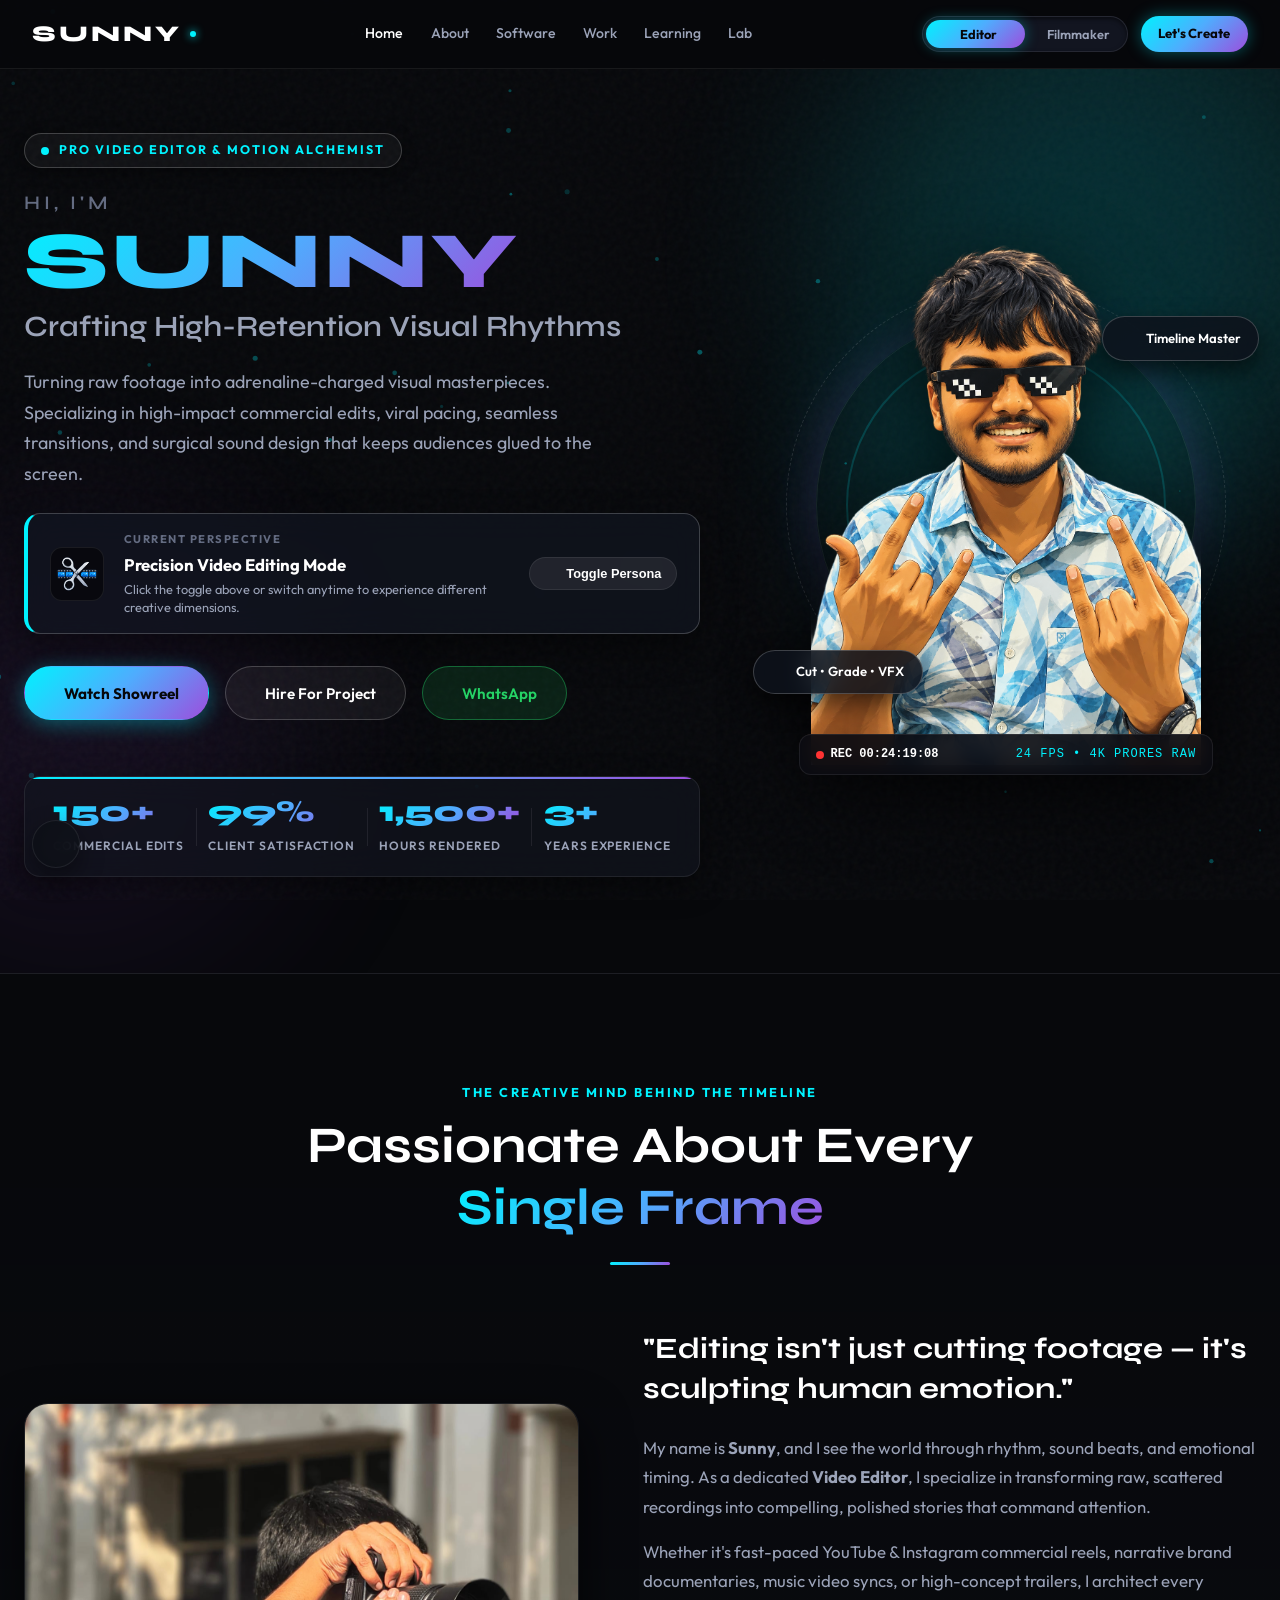
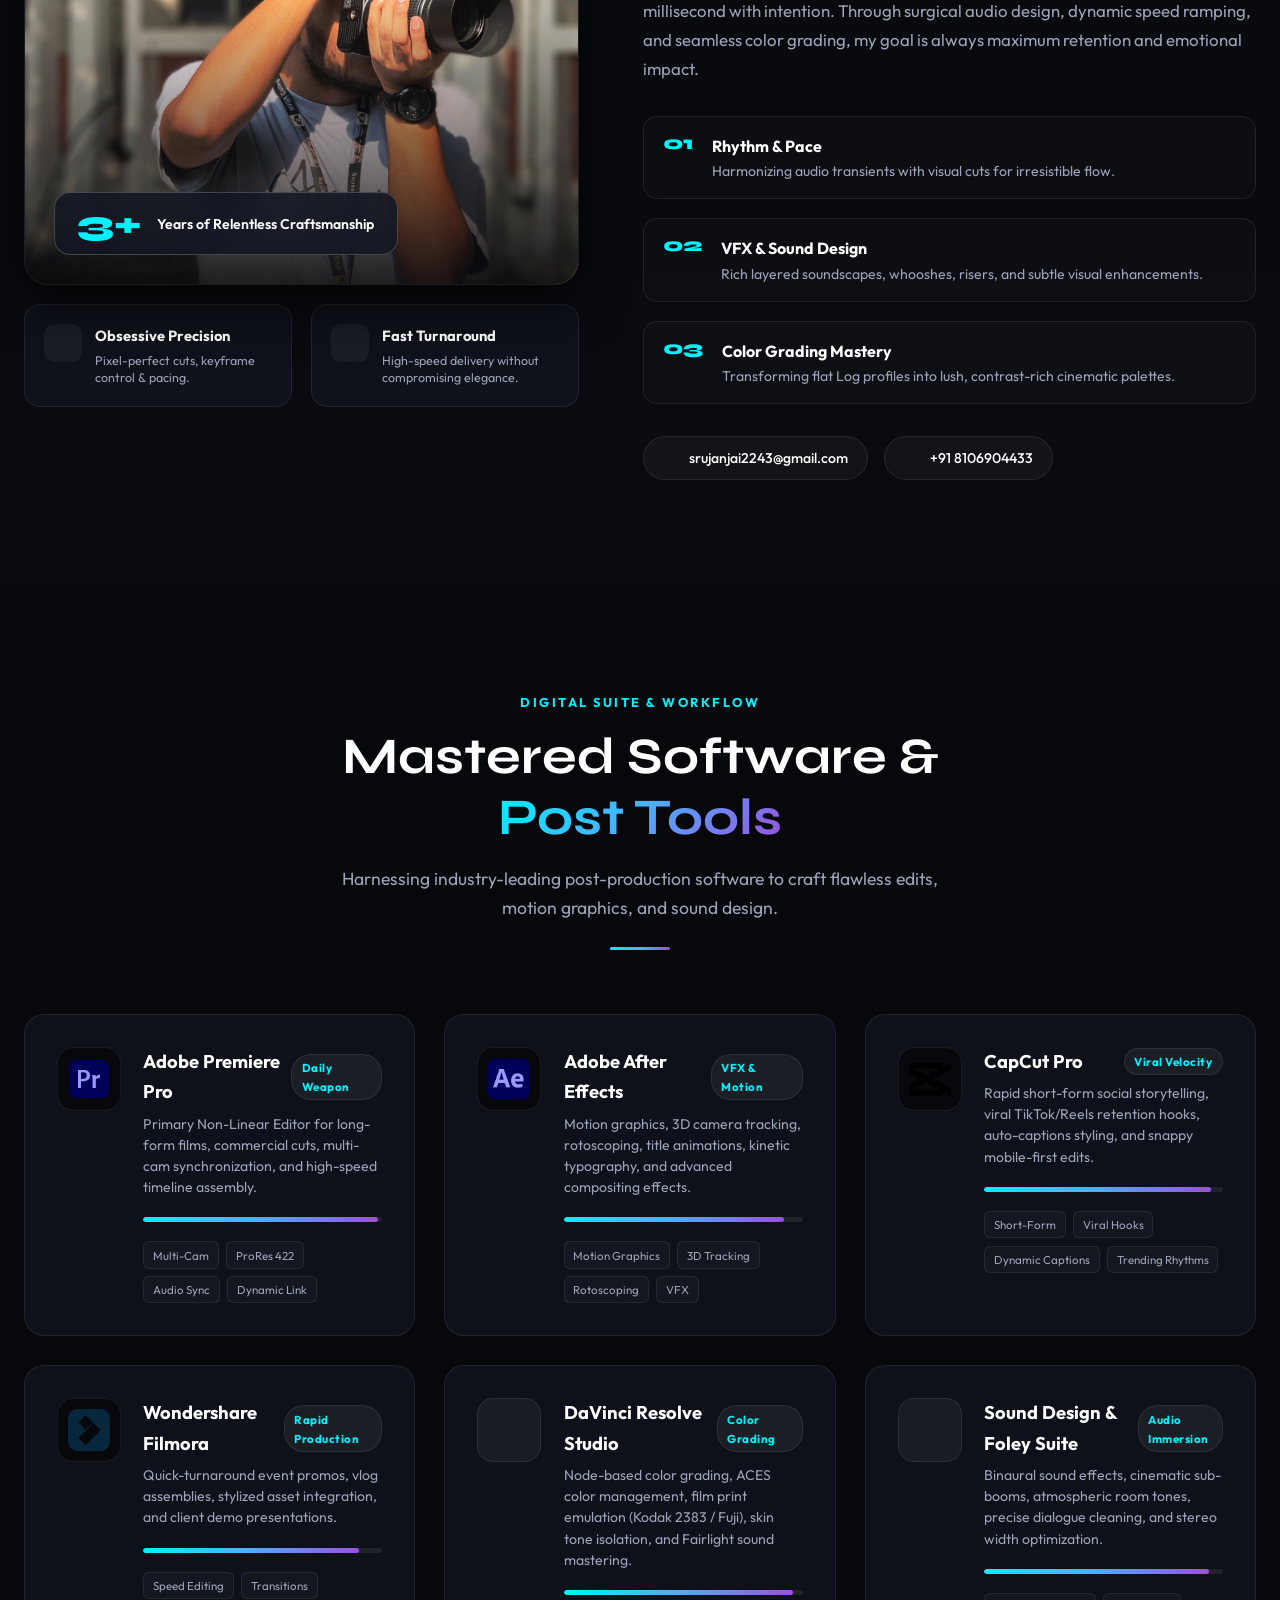
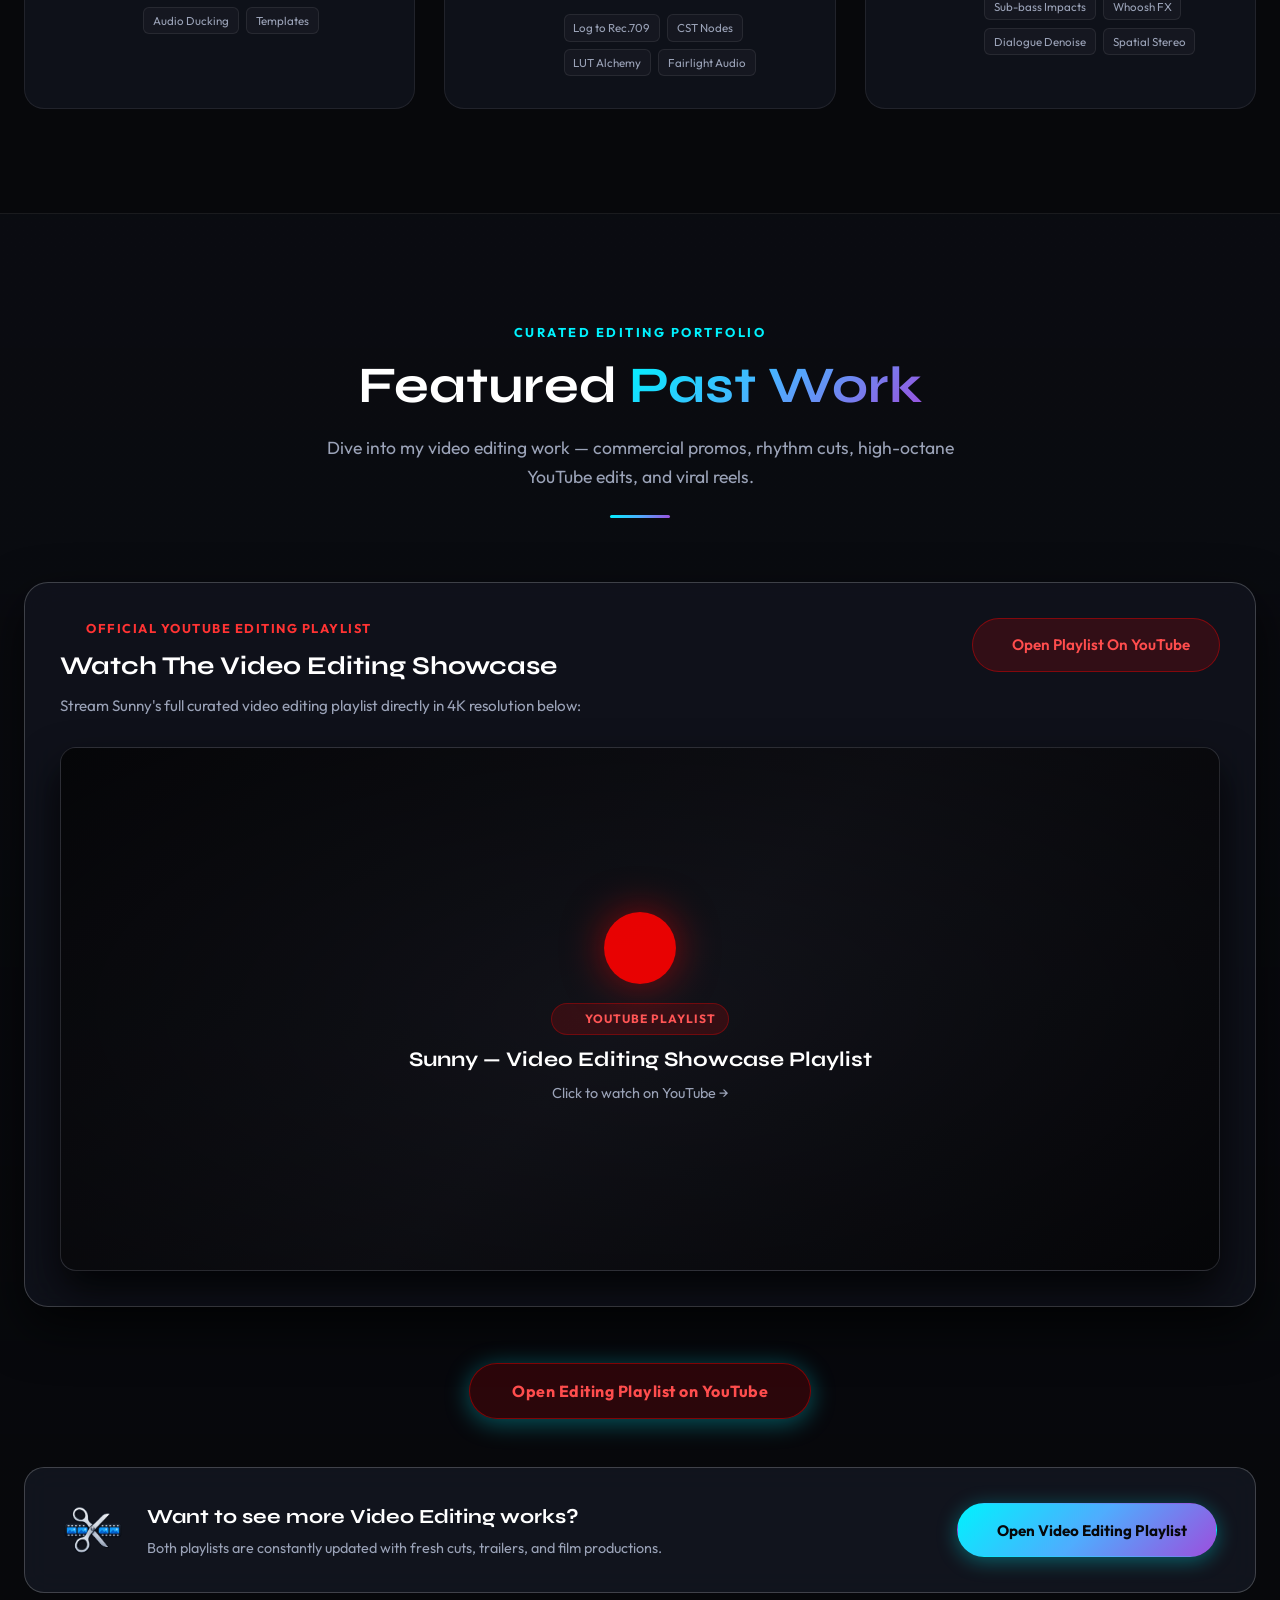
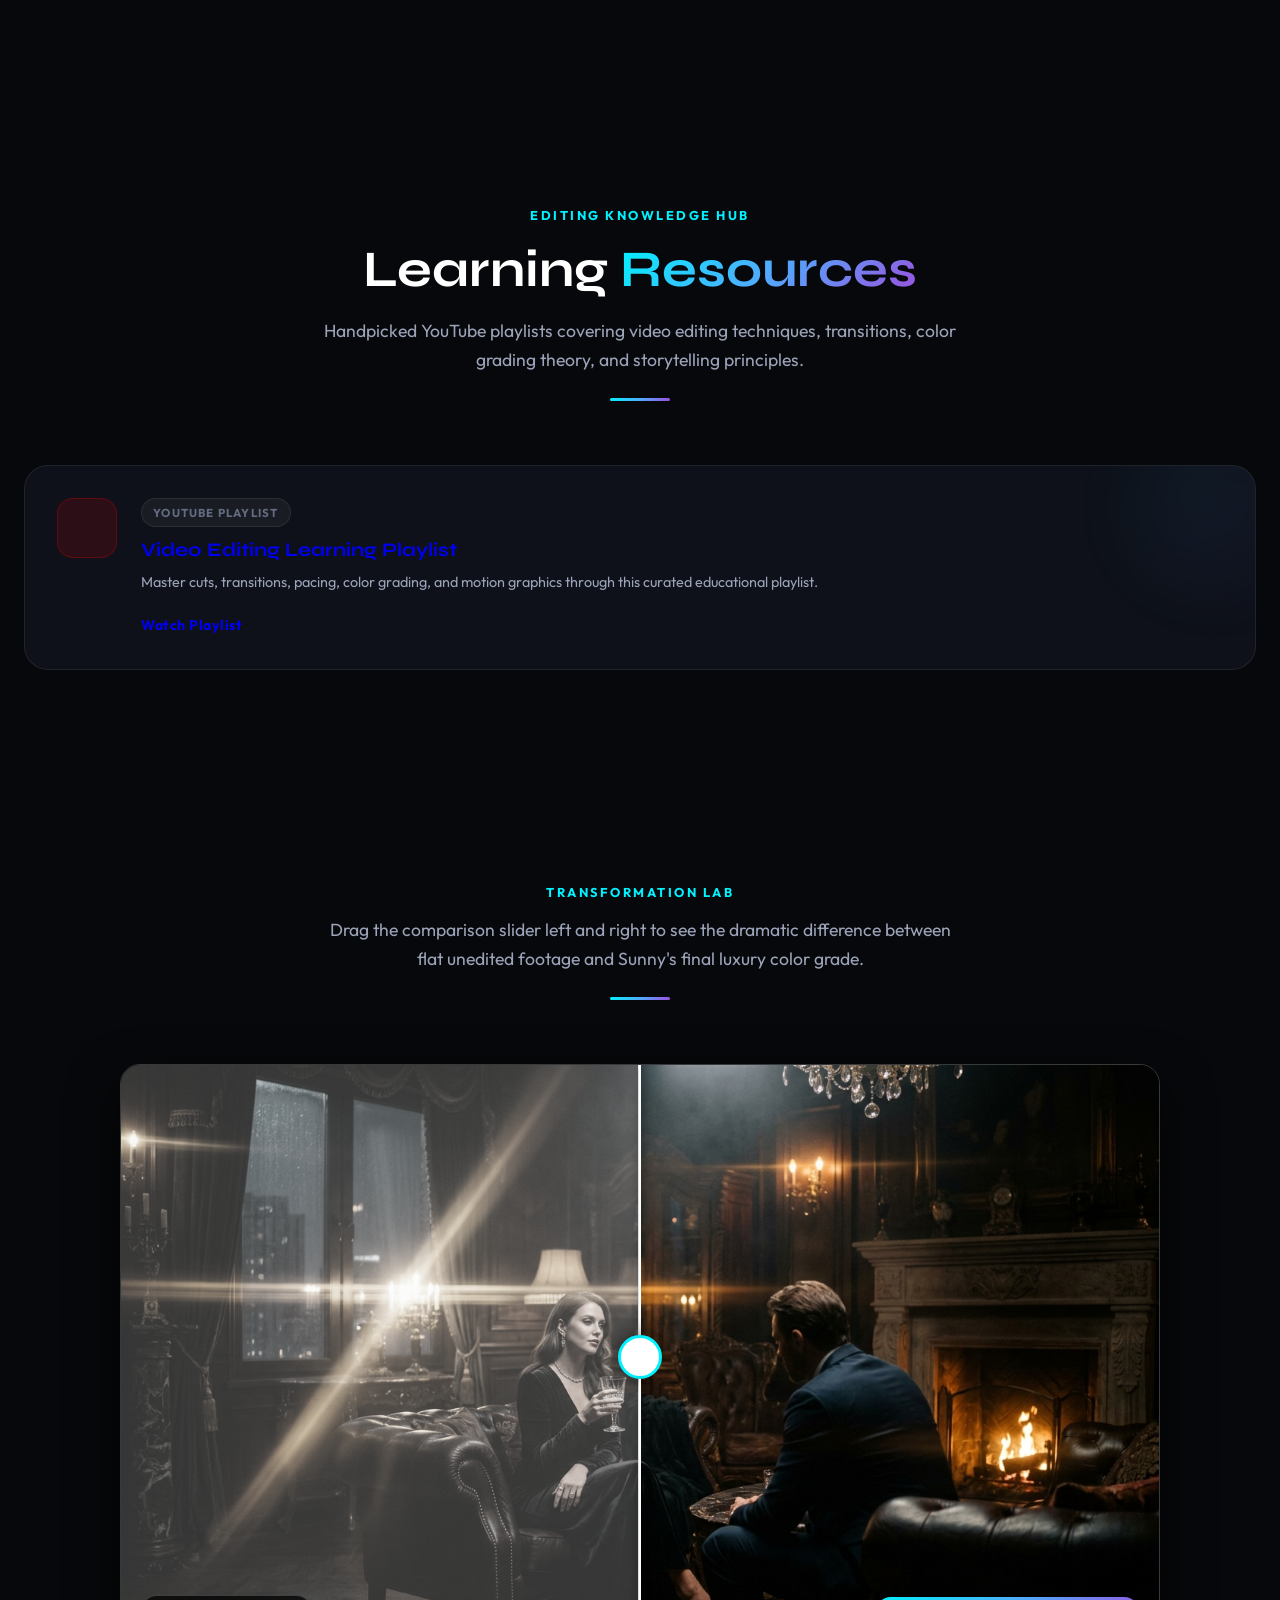
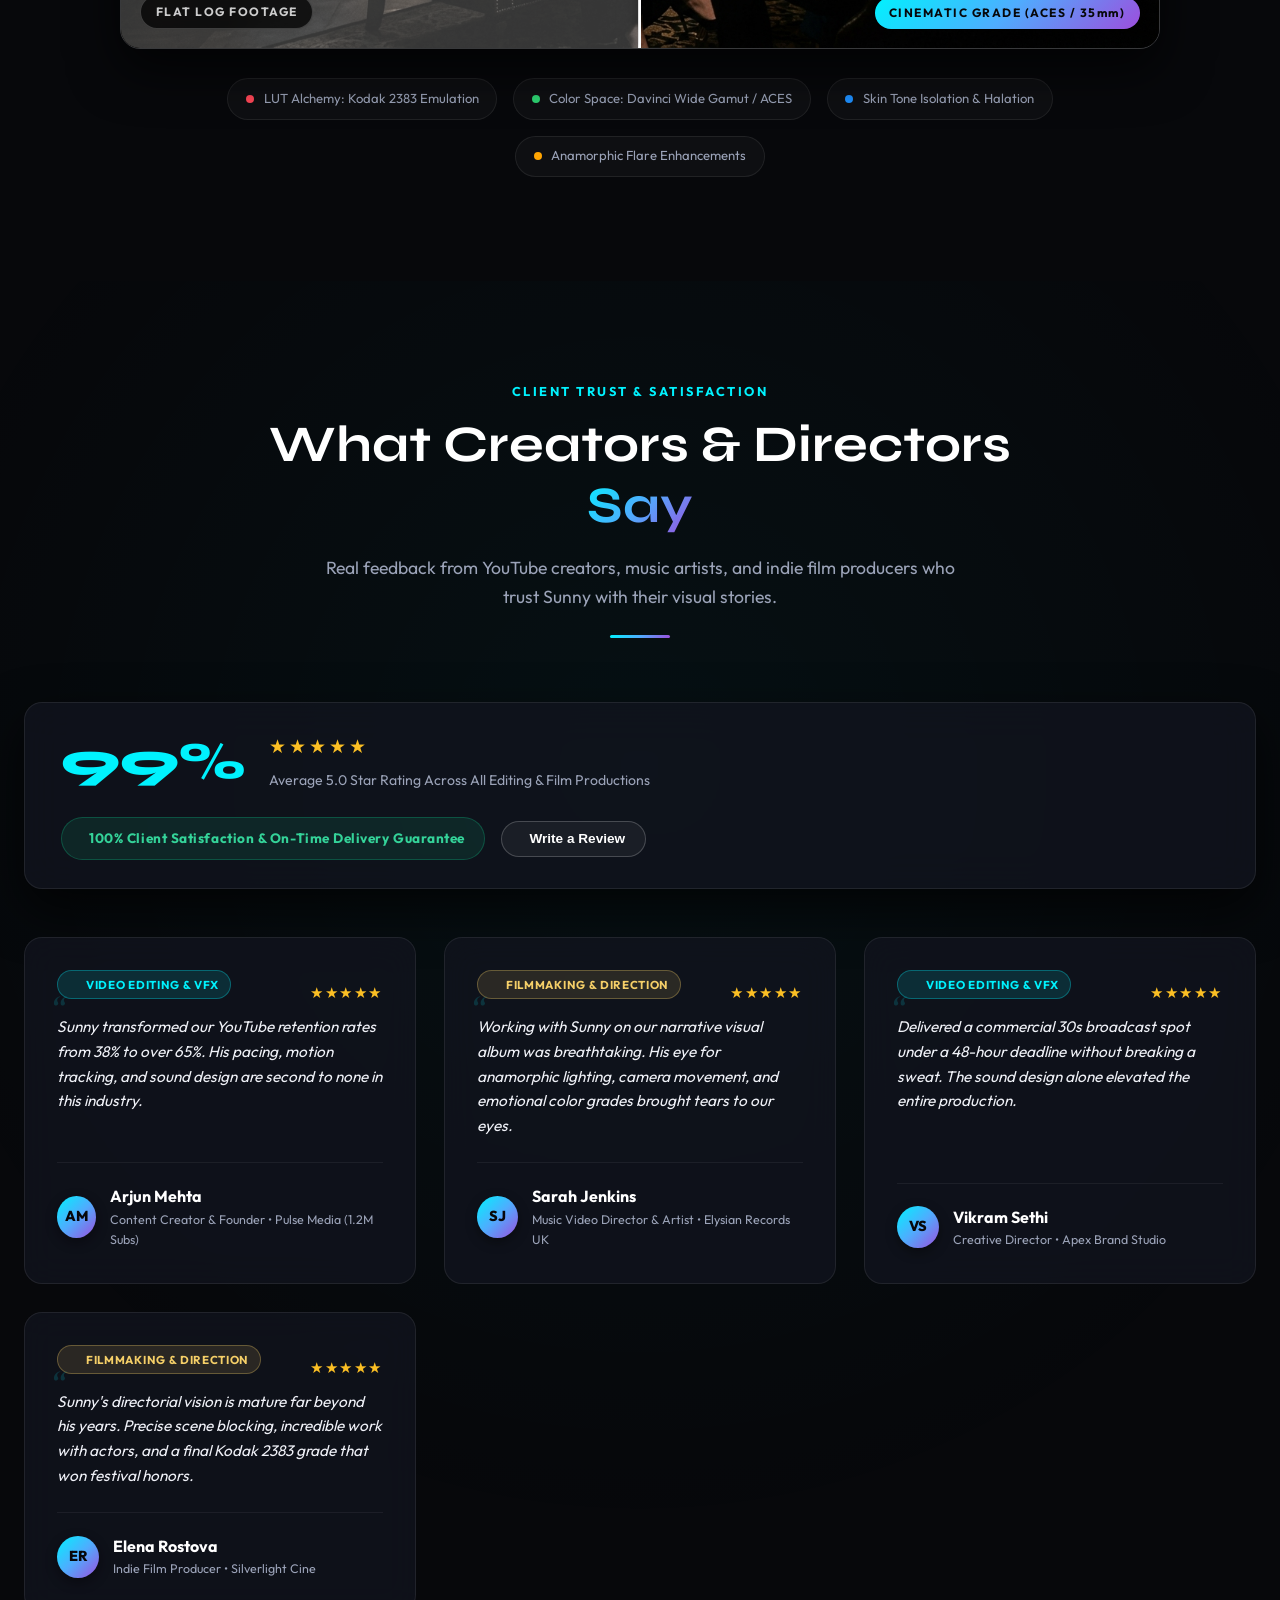
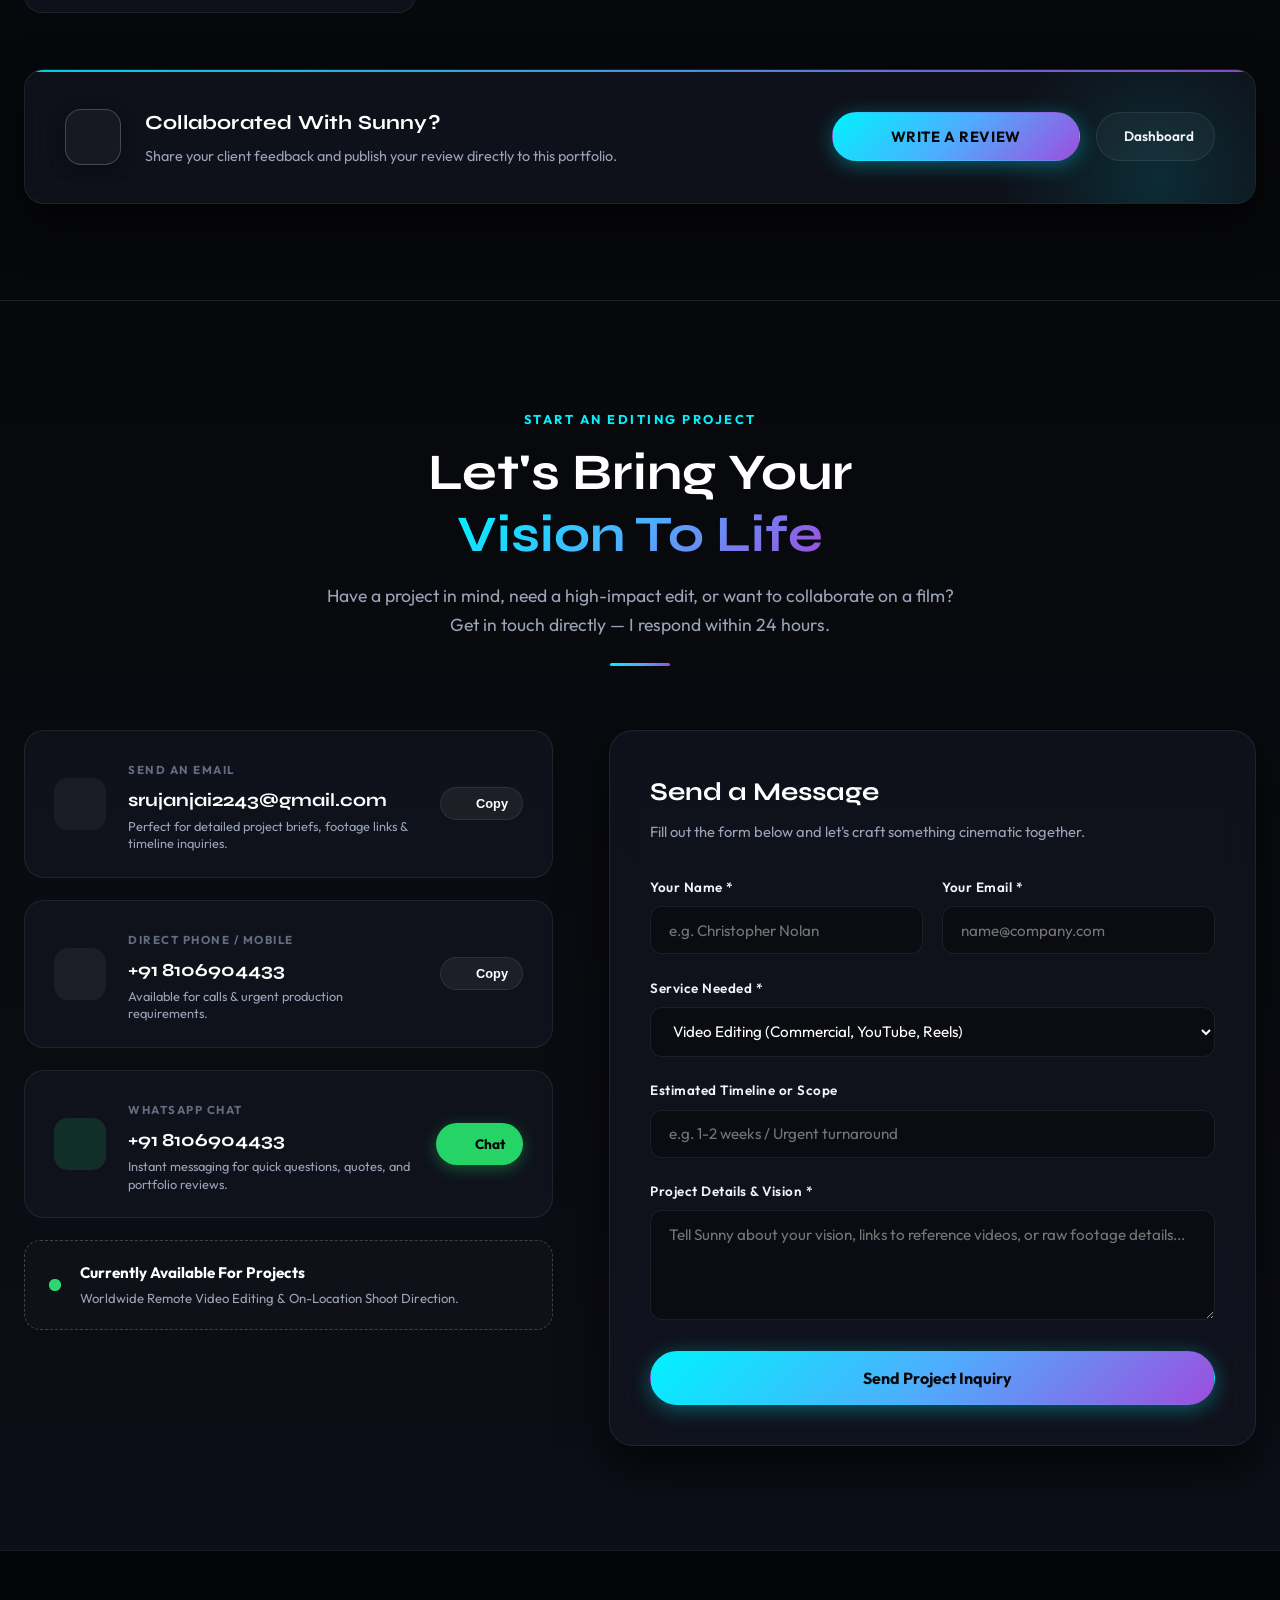
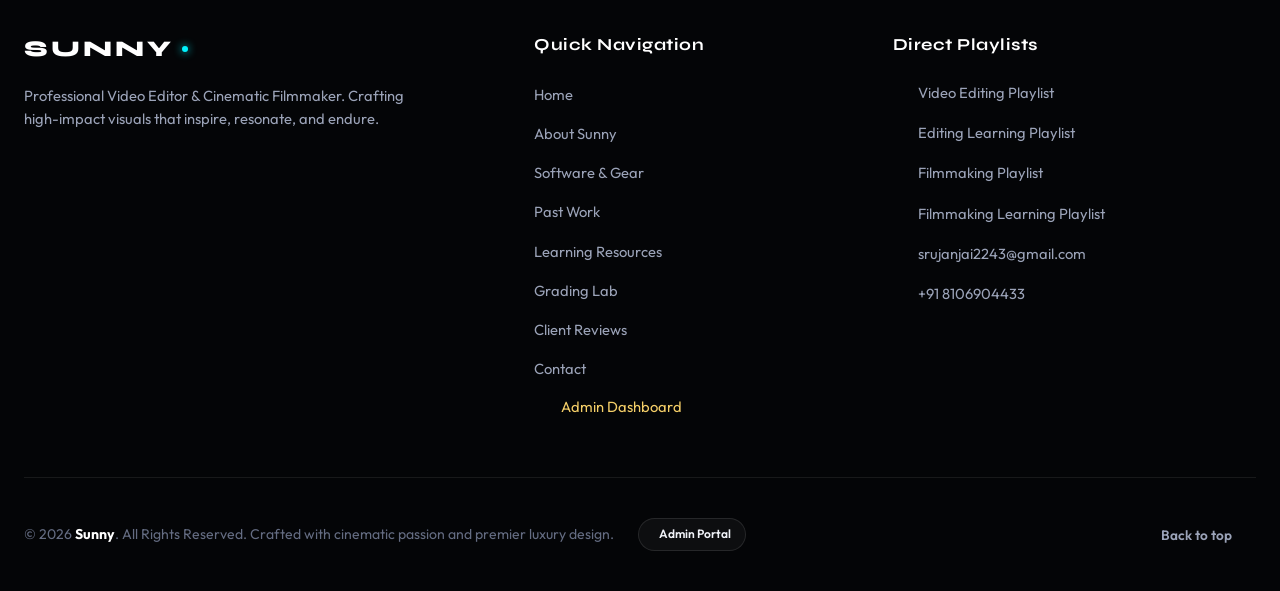
==== sunny portfilo/index.html @ 92392eaa "Add files via upload" ====
<!DOCTYPE html>
<html lang="en" data-mode="editor">
<head>
  <meta charset="UTF-8">
  <meta name="viewport" content="width=device-width, initial-scale=1.0">
  <title>Sunny | Master Video Editor & Cinematic Filmmaker</title>
  <meta name="description" content="Official portfolio of Sunny — Professional Video Editor and Cinematic Filmmaker. Transforming vision into captivating visual art through high-end editing, direction, and color grading.">
  <meta name="keywords" content="Sunny, Video Editor, Filmmaker, Cinematographer, Premiere Pro, After Effects, DaVinci Resolve, Film Direction, Video Editing Portfolio">
  <meta name="author" content="Sunny">

  <!-- Open Graph Meta Tags -->
  <meta property="og:title" content="Sunny | Master Video Editor & Cinematic Filmmaker">
  <meta property="og:description" content="Explore premier video editing & cinematic filmmaking portfolios by Sunny.">
  <meta property="og:type" content="website">

  <!-- Google Fonts -->
  <link rel="preconnect" href="https://fonts.googleapis.com">
  <link rel="preconnect" href="https://fonts.gstatic.com" crossorigin>
  <link href="https://fonts.googleapis.com/css2?family=Cinzel:wght@500;700;800;900&family=Outfit:wght@300;400;500;600;700;800&family=Syne:wght@600;700;800&display=swap" rel="stylesheet">

  <!-- Lucide Icons (CDN) -->
  <script src="https://unpkg.com/lucide@latest"></script>

  <!-- Stylesheet -->
  <link rel="stylesheet" href="css/style.css">
</head>
<body>
  <!-- Ambient Audio & Sound Effects Switcher (Optional Mute) -->
  <div id="soundToggle" class="sound-toggle" title="Sound Effects Active">
    <i data-lucide="volume-2" class="icon-sound-on"></i>
    <i data-lucide="volume-x" class="icon-sound-off"></i>
  </div>

  <!-- Custom Ambient Film Glow Background -->
  <canvas id="ambientCanvas" class="ambient-canvas"></canvas>
  <div class="grain-overlay" aria-hidden="true"></div>

  <!-- Navigation -->
  <header class="navbar" id="navbar">
    <div class="nav-container">

      <!-- Brand Logo -->
      <a href="#home" class="brand-logo" id="brandLogo">
        <span class="brand-name">SUNNY</span>
        <span class="brand-dot"></span>
      </a>

      <!-- Nav Links -->
      <nav class="nav-menu" id="navMenu">
        <a href="#home" class="nav-link active">Home</a>
        <a href="#about" class="nav-link">About</a>
        <a href="#software" class="nav-link">
          <span class="mode-text-editor">Software</span>
          <span class="mode-text-filmmaker">Gear</span>
        </a>
        <a href="#past-work" class="nav-link">Work</a>
        <a href="#learning" class="nav-link">Learning</a>
        <a href="#grading-lab" class="nav-link">Lab</a>
      </nav>

      <!-- Right: Mode Toggle + CTA + Hamburger -->
      <div class="nav-right">
        <div class="mode-toggle-container" id="modeToggle">
          <div class="mode-slider" id="modeSlider"></div>
          <button class="mode-btn active" id="btnModeEditor" data-target="editor" aria-label="Video Editor mode">
            <i data-lucide="scissors" class="mode-icon"></i>
            <span>Editor</span>
          </button>
          <button class="mode-btn" id="btnModeFilmmaker" data-target="filmmaker" aria-label="Filmmaker mode">
            <i data-lucide="clapperboard" class="mode-icon"></i>
            <span>Filmmaker</span>
          </button>
        </div>
        <a href="#contact" class="btn-nav-cta">Let's Create</a>
        <button class="hamburger-btn" id="hamburgerBtn" aria-label="Toggle Navigation">
          <span></span><span></span><span></span>
        </button>
      </div>

    </div>
  </header>

  <!-- Mobile Drawer Menu -->
  <div class="mobile-drawer" id="mobileDrawer">
    <div class="mobile-drawer-content">
      <!-- Mobile Mode Switcher -->
      <div class="mobile-mode-switch">
        <div class="mode-toggle-container" id="modeToggleMobile">
          <div class="mode-slider" id="modeSliderMobile"></div>
          <button class="mode-btn active" data-target="editor">
            <i data-lucide="scissors"></i>
            <span>Editor</span>
          </button>
          <button class="mode-btn" data-target="filmmaker">
            <i data-lucide="clapperboard"></i>
            <span>Filmmaker</span>
          </button>
        </div>
      </div>

      <nav class="mobile-nav-links">
        <a href="#home" class="mobile-link">Home</a>
        <a href="#about" class="mobile-link">About Me</a>
        <a href="#software" class="mobile-link">
          <span class="mode-text-editor">Software & Tools</span>
          <span class="mode-text-filmmaker">Gear & Directing Stack</span>
        </a>
        <a href="#past-work" class="mobile-link">Past Work Showcases</a>
        <a href="#learning" class="mobile-link">Learning Resources</a>
        <a href="#grading-lab" class="mobile-link">Color Grading Lab</a>
        <a href="#contact" class="mobile-link mobile-contact-btn">Get In Touch</a>
      </nav>
      <div class="mobile-contact-info">
        <p><i data-lucide="mail"></i> srujanjai2243@gmail.com</p>
        <p><i data-lucide="phone"></i> +91 8106904433</p>
      </div>
    </div>
  </div>

  <main>
    <!-- ==================== HERO SECTION ==================== -->
    <section class="hero-section" id="home">
      <!-- Mode Ambient Glow Highlights -->
      <div class="hero-glow hero-glow-primary"></div>
      <div class="hero-glow hero-glow-secondary"></div>

      <div class="container hero-container">
        <!-- Hero Content Text -->
        <div class="hero-text-col">
          <div class="hero-badge">
            <span class="pulse-indicator"></span>
            <span class="mode-text-editor">PRO VIDEO EDITOR & MOTION ALCHEMIST</span>
            <span class="mode-text-filmmaker">CINEMATIC DIRECTOR & VISUAL STORYTELLER</span>
          </div>

          <h1 class="hero-title">
            <span class="hero-hello">HI, I'M</span>
            <span class="hero-name-gradient">SUNNY</span>
            <span class="hero-role-break">
              <span class="role-highlight mode-text-editor">Crafting High-Retention Visual Rhythms</span>
              <span class="role-highlight mode-text-filmmaker">Directing Evocative Cinematic Narratives</span>
            </span>
          </h1>

          <p class="hero-description mode-text-editor">
            Turning raw footage into adrenaline-charged visual masterpieces. Specializing in high-impact commercial edits, viral pacing, seamless transitions, and surgical sound design that keeps audiences glued to the screen.
          </p>
          <p class="hero-description mode-text-filmmaker">
            Bringing scripts to life through atmospheric lighting, intentional camera motion, and deep emotional resonance. Transforming stories into unforgettable cinematic spectacles from storyboard to final grade.
          </p>

          <!-- Interactive Persona Switcher Banner inside Hero -->
          <div class="hero-persona-card">
            <div class="persona-icon-box">
              <img src="assests/ChatGPT Image Oct 6, 2026, 07_31_33 PM.png" alt="Video Editing Reel" class="persona-icon mode-img-editor">
              <img src="assests/ChatGPT Image Oct 6, 2026, 07_35_14 PM.png" alt="Filmmaking Script" class="persona-icon mode-img-filmmaker">
            </div>
            <div class="persona-details">
              <span class="persona-sub">CURRENT PERSPECTIVE</span>
              <h4 class="persona-title mode-text-editor">Precision Video Editing Mode</h4>
              <h4 class="persona-title mode-text-filmmaker">Cinematic Directing Mode</h4>
              <p class="persona-hint">Click the toggle above or switch anytime to experience different creative dimensions.</p>
            </div>
            <button class="btn-quick-switch" id="btnQuickSwitch" title="Switch Persona Mode">
              <i data-lucide="refresh-cw"></i>
              <span>Toggle Persona</span>
            </button>
          </div>

          <!-- Hero Action Buttons -->
          <div class="hero-actions">
            <a href="#past-work" class="btn btn-primary">
              <i data-lucide="play" class="fill-current"></i>
              <span>Watch Showreel</span>
            </a>
            <a href="#contact" class="btn btn-secondary">
              <i data-lucide="send"></i>
              <span>Hire For Project</span>
            </a>
            <a href="https://wa.me/918106904433" target="_blank" rel="noopener noreferrer" class="btn btn-whatsapp" title="Direct WhatsApp Chat">
              <i data-lucide="message-circle"></i>
              <span>WhatsApp</span>
            </a>
          </div>

          <!-- Dynamic Impact & Work Stats Counter Bar -->
          <div class="hero-stats-bar" id="heroStatsBar">
            <div class="stat-box">
              <span class="stat-number" id="statDisplayWorks">150+</span>
              <span class="stat-label mode-text-editor" id="statLabelEditor">Commercial Edits</span>
              <span class="stat-label mode-text-filmmaker" id="statLabelFilmmaker">Films Directed</span>
            </div>
            <div class="stat-divider"></div>
            <div class="stat-box">
              <span class="stat-number" id="statDisplaySatisfaction">99%</span>
              <span class="stat-label">Client Satisfaction</span>
            </div>
            <div class="stat-divider"></div>
            <div class="stat-box">
              <span class="stat-number" id="statDisplayFootage">1,500+</span>
              <span class="stat-label">Hours Rendered</span>
            </div>
            <div class="stat-divider"></div>
            <div class="stat-box">
              <span class="stat-number" id="statDisplayExp">3+</span>
              <span class="stat-label">Years Experience</span>
            </div>
          </div>
        </div>

        <!-- Hero Visual Showcase Column -->
        <div class="hero-visual-col">
          <div class="portrait-stage">
            <!-- Decorative Luxury Framing & Rings -->
            <div class="stage-ring ring-outer"></div>
            <div class="stage-ring ring-middle"></div>
            <div class="stage-ring ring-inner"></div>

            <!-- Editor Portrait Artwork -->
            <div class="portrait-wrapper mode-view-editor">
              <div class="portrait-glow"></div>
              <img src="assests/SUNNY.png" alt="Sunny - Pro Video Editor" class="portrait-img editor-hero-img">
              <div class="floating-badge badge-top-right">
                <i data-lucide="sliders"></i>
                <span>Timeline Master</span>
              </div>
              <div class="floating-badge badge-bottom-left">
                <i data-lucide="film"></i>
                <span>Cut • Grade • VFX</span>
              </div>
            </div>

            <!-- Filmmaker Portrait Artwork -->
            <div class="portrait-wrapper mode-view-filmmaker">
              <div class="portrait-glow"></div>
              <img src="assests/ChatGPT Image Oct 6, 2026, 10_00_56 PM.png" alt="Sunny - Filmmaker & Director" class="portrait-img filmmaker-hero-img">
              <div class="floating-badge badge-top-right">
                <i data-lucide="camera"></i>
                <span>Director of Photography</span>
              </div>
              <div class="floating-badge badge-bottom-left">
                <i data-lucide="video"></i>
                <span>Anamorphic Vision</span>
              </div>
            </div>

            <!-- Cinematic Film Strip Marker Bottom Bar -->
            <div class="timeline-ticker">
              <div class="timecode"><span class="rec-dot"></span> REC 00:24:19:08</div>
              <div class="fps-badge">24 FPS • 4K PRORES RAW</div>
            </div>
          </div>
        </div>
      </div>
    </section>

    <!-- ==================== ABOUT ME SECTION ==================== -->
    <section class="section about-section" id="about">
      <div class="container">
        <div class="section-header">
          <span class="section-tag mode-text-editor">THE CREATIVE MIND BEHIND THE TIMELINE</span>
          <span class="section-tag mode-text-filmmaker">BEHIND THE DIRECTOR'S LENS</span>
          <h2 class="section-title">
            Passionate About Every <span class="text-accent">Single Frame</span>
          </h2>
          <div class="section-line"></div>
        </div>

        <div class="about-grid">
          <!-- Left Column: Dynamic Photo & Gallery -->
          <div class="about-media-col">
            <div class="about-image-card">
              <img src="assests/sunny[au].jpeg" alt="Sunny Behind Camera" class="about-main-img">
              <div class="about-image-overlay">
                <div class="experience-badge">
                  <span class="exp-years">3+</span>
                  <span class="exp-text">Years of Relentless Craftsmanship</span>
                </div>
              </div>
            </div>

            <div class="about-mini-cards">
              <div class="mini-card">
                <div class="mini-icon"><i data-lucide="sparkles"></i></div>
                <div>
                  <h5>Obsessive Precision</h5>
                  <p>Pixel-perfect cuts, keyframe control & pacing.</p>
                </div>
              </div>
              <div class="mini-card">
                <div class="mini-icon"><i data-lucide="zap"></i></div>
                <div>
                  <h5>Fast Turnaround</h5>
                  <p>High-speed delivery without compromising elegance.</p>
                </div>
              </div>
            </div>
          </div>

          <!-- Right Column: Narrative Tailored to Persona -->
          <div class="about-text-col">
            <h3 class="about-headline mode-text-editor">
              "Editing isn't just cutting footage — it's sculpting human emotion."
            </h3>
            <h3 class="about-headline mode-text-filmmaker">
              "Filmmaking is the art of turning silent thoughts into visual symphonies."
            </h3>

            <div class="about-body mode-text-editor">
              <p>
                My name is <strong>Sunny</strong>, and I see the world through rhythm, sound beats, and emotional timing. As a dedicated <strong>Video Editor</strong>, I specialize in transforming raw, scattered recordings into compelling, polished stories that command attention.
              </p>
              <p>
                Whether it's fast-paced YouTube & Instagram commercial reels, narrative brand documentaries, music video syncs, or high-concept trailers, I architect every millisecond with intention. Through surgical audio design, dynamic speed ramping, and seamless color grading, my goal is always maximum retention and emotional impact.
              </p>
            </div>

            <div class="about-body mode-text-filmmaker">
              <p>
                My name is <strong>Sunny</strong>. To me, <strong>Filmmaking</strong> is more than capturing pictures; it is capturing the soul of a moment. From writing story treatments and conceptualizing shot lists to directing actors and dialing in cinema lighting, I oversee every step with pure passion.
              </p>
              <p>
                My directorial style blends evocative anamorphic framing, cinematic color contrast, and organic camera movement. Whether executing indie short films, atmospheric music visuals, or stylized narrative commercials, I strive to evoke wonder and leave a lasting impression.
              </p>
            </div>

            <!-- Signature Pillars -->
            <div class="about-pillars">
              <div class="pillar-item">
                <div class="pillar-bullet">01</div>
                <div>
                  <h4 class="mode-text-editor">Rhythm & Pace</h4>
                  <h4 class="mode-text-filmmaker">Vision & Story</h4>
                  <p class="mode-text-editor">Harmonizing audio transients with visual cuts for irresistible flow.</p>
                  <p class="mode-text-filmmaker">Deep character motivations, visual subtext, and thematic depth.</p>
                </div>
              </div>

              <div class="pillar-item">
                <div class="pillar-bullet">02</div>
                <div>
                  <h4 class="mode-text-editor">VFX & Sound Design</h4>
                  <h4 class="mode-text-filmmaker">Cinematography & Light</h4>
                  <p class="mode-text-editor">Rich layered soundscapes, whooshes, risers, and subtle visual enhancements.</p>
                  <p class="mode-text-filmmaker">Atmospheric lighting, deliberate lens choices, and composition geometry.</p>
                </div>
              </div>

              <div class="pillar-item">
                <div class="pillar-bullet">03</div>
                <div>
                  <h4>Color Grading Mastery</h4>
                  <p class="mode-text-editor">Transforming flat Log profiles into lush, contrast-rich cinematic palettes.</p>
                  <p class="mode-text-filmmaker">Creating signature film looks inspired by classic 35mm celluloid.</p>
                </div>
              </div>
            </div>

            <!-- Contact quick links inside About -->
            <div class="about-contact-bar">
              <div class="contact-pill">
                <i data-lucide="mail"></i>
                <a href="mailto:srujanjai2243@gmail.com">srujanjai2243@gmail.com</a>
              </div>
              <div class="contact-pill">
                <i data-lucide="phone"></i>
                <a href="tel:+918106904433">+91 8106904433</a>
              </div>
            </div>
          </div>
        </div>
      </div>
    </section>

    <!-- ==================== SOFTWARE & GEAR SECTION ==================== -->
    <section class="section software-section" id="software">
      <div class="container">
        <div class="section-header">
          <span class="section-tag mode-text-editor">DIGITAL SUITE & WORKFLOW</span>
          <span class="section-tag mode-text-filmmaker">PRODUCTION GEAR & DIRECTORIAL ARSENAL</span>
          <h2 class="section-title">
            <span class="mode-text-editor">Mastered Software & <span class="text-accent">Post Tools</span></span>
            <span class="mode-text-filmmaker">Cinema Gear & <span class="text-accent">Director's Toolkit</span></span>
          </h2>
          <p class="section-subtitle mode-text-editor">
            Harnessing industry-leading post-production software to craft flawless edits, motion graphics, and sound design.
          </p>
          <p class="section-subtitle mode-text-filmmaker">
            From high-end cinema optics to studio-grade lighting systems and audio capture for uncompromising production value.
          </p>
          <div class="section-line"></div>
        </div>

        <!-- Video Editor Software Cards -->
        <div class="software-grid mode-view-editor">
          <!-- Adobe Premiere Pro -->
          <div class="software-card">
            <div class="card-glow"></div>
            <div class="software-icon-wrap">
              <img src="assests/adobe-premiere-pro.png" alt="Adobe Premiere Pro Logo" class="software-img">
            </div>
            <div class="software-info">
              <div class="software-header">
                <h3>Adobe Premiere Pro</h3>
                <span class="badge-skill">Daily Weapon</span>
              </div>
              <p class="software-desc">
                Primary Non-Linear Editor for long-form films, commercial cuts, multi-cam synchronization, and high-speed timeline assembly.
              </p>
              <div class="skill-bar-container">
                <div class="skill-bar-track">
                  <div class="skill-bar-fill" style="width: 98%;"></div>
                </div>
              </div>
              <div class="software-tags">
                <span>Multi-Cam</span>
                <span>ProRes 422</span>
                <span>Audio Sync</span>
                <span>Dynamic Link</span>
              </div>
            </div>
          </div>

          <!-- Adobe After Effects -->
          <div class="software-card">
            <div class="card-glow"></div>
            <div class="software-icon-wrap">
              <img src="assests/after-effects.png" alt="Adobe After Effects Logo" class="software-img">
            </div>
            <div class="software-info">
              <div class="software-header">
                <h3>Adobe After Effects</h3>
                <span class="badge-skill">VFX & Motion</span>
              </div>
              <p class="software-desc">
                Motion graphics, 3D camera tracking, rotoscoping, title animations, kinetic typography, and advanced compositing effects.
              </p>
              <div class="skill-bar-container">
                <div class="skill-bar-track">
                  <div class="skill-bar-fill" style="width: 92%;"></div>
                </div>
              </div>
              <div class="software-tags">
                <span>Motion Graphics</span>
                <span>3D Tracking</span>
                <span>Rotoscoping</span>
                <span>VFX</span>
              </div>
            </div>
          </div>

          <!-- CapCut Pro -->
          <div class="software-card">
            <div class="card-glow"></div>
            <div class="software-icon-wrap">
              <img src="assests/capcut.png" alt="CapCut Pro Logo" class="software-img">
            </div>
            <div class="software-info">
              <div class="software-header">
                <h3>CapCut Pro</h3>
                <span class="badge-skill">Viral Velocity</span>
              </div>
              <p class="software-desc">
                Rapid short-form social storytelling, viral TikTok/Reels retention hooks, auto-captions styling, and snappy mobile-first edits.
              </p>
              <div class="skill-bar-container">
                <div class="skill-bar-track">
                  <div class="skill-bar-fill" style="width: 95%;"></div>
                </div>
              </div>
              <div class="software-tags">
                <span>Short-Form</span>
                <span>Viral Hooks</span>
                <span>Dynamic Captions</span>
                <span>Trending Rhythms</span>
              </div>
            </div>
          </div>

          <!-- Wondershare Filmora -->
          <div class="software-card">
            <div class="card-glow"></div>
            <div class="software-icon-wrap">
              <img src="assests/wondershare-filmora.png" alt="Wondershare Filmora Logo" class="software-img">
            </div>
            <div class="software-info">
              <div class="software-header">
                <h3>Wondershare Filmora</h3>
                <span class="badge-skill">Rapid Production</span>
              </div>
              <p class="software-desc">
                Quick-turnaround event promos, vlog assemblies, stylized asset integration, and client demo presentations.
              </p>
              <div class="skill-bar-container">
                <div class="skill-bar-track">
                  <div class="skill-bar-fill" style="width: 90%;"></div>
                </div>
              </div>
              <div class="software-tags">
                <span>Speed Editing</span>
                <span>Transitions</span>
                <span>Audio Ducking</span>
                <span>Templates</span>
              </div>
            </div>
          </div>

          <!-- DaVinci Resolve (Color & Finishing) -->
          <div class="software-card">
            <div class="card-glow"></div>
            <div class="software-icon-wrap davinci-wrap">
              <div class="color-wheel-icon">
                <i data-lucide="palette"></i>
              </div>
            </div>
            <div class="software-info">
              <div class="software-header">
                <h3>DaVinci Resolve Studio</h3>
                <span class="badge-skill">Color Grading</span>
              </div>
              <p class="software-desc">
                Node-based color grading, ACES color management, film print emulation (Kodak 2383 / Fuji), skin tone isolation, and Fairlight sound mastering.
              </p>
              <div class="skill-bar-container">
                <div class="skill-bar-track">
                  <div class="skill-bar-fill" style="width: 96%;"></div>
                </div>
              </div>
              <div class="software-tags">
                <span>Log to Rec.709</span>
                <span>CST Nodes</span>
                <span>LUT Alchemy</span>
                <span>Fairlight Audio</span>
              </div>
            </div>
          </div>

          <!-- Sound Design & Foley -->
          <div class="software-card">
            <div class="card-glow"></div>
            <div class="software-icon-wrap sound-wrap">
              <div class="color-wheel-icon">
                <i data-lucide="waveform"></i>
              </div>
            </div>
            <div class="software-info">
              <div class="software-header">
                <h3>Sound Design & Foley Suite</h3>
                <span class="badge-skill">Audio Immersion</span>
              </div>
              <p class="software-desc">
                Binaural sound effects, cinematic sub-booms, atmospheric room tones, precise dialogue cleaning, and stereo width optimization.
              </p>
              <div class="skill-bar-container">
                <div class="skill-bar-track">
                  <div class="skill-bar-fill" style="width: 94%;"></div>
                </div>
              </div>
              <div class="software-tags">
                <span>Sub-bass Impacts</span>
                <span>Whoosh FX</span>
                <span>Dialogue Denoise</span>
                <span>Spatial Stereo</span>
              </div>
            </div>
          </div>
        </div>

        <!-- Filmmaker Production Gear & Direction Arsenal Cards -->
        <div class="software-grid mode-view-filmmaker">
          <!-- Cinema Cameras & Sensors -->
          <div class="software-card">
            <div class="card-glow"></div>
            <div class="software-icon-wrap gear-wrap">
              <i data-lucide="camera" class="gear-icon"></i>
            </div>
            <div class="software-info">
              <div class="software-header">
                <h3>Cinema Cameras & Sensors</h3>
                <span class="badge-skill">Capture Rig</span>
              </div>
              <p class="software-desc">
                Sony Cinema Line (FX series / Alpha Full-Frame) with 10-bit 4:2:2 S-Log3 and dual native ISO for incredible dynamic range in extreme lighting.
              </p>
              <div class="gear-specs">
                <div class="spec-item"><i data-lucide="check-circle-2"></i> 10-Bit 4:2:2 All-Intra</div>
                <div class="spec-item"><i data-lucide="check-circle-2"></i> 120 FPS Slow Motion</div>
                <div class="spec-item"><i data-lucide="check-circle-2"></i> 15+ Stops Dynamic Range</div>
              </div>
            </div>
          </div>

          <!-- Cinema Prime & Anamorphic Lenses -->
          <div class="software-card">
            <div class="card-glow"></div>
            <div class="software-icon-wrap gear-wrap">
              <i data-lucide="eye" class="gear-icon"></i>
            </div>
            <div class="software-info">
              <div class="software-header">
                <h3>Prime & Cine Glass</h3>
                <span class="badge-skill">Optical Texture</span>
              </div>
              <p class="software-desc">
                Fast aperture prime lenses (f/1.4, f/1.8) and anamorphic adapters yielding dreamlike creamy bokeh, horizontal streak flares, and painterly depth of field.
              </p>
              <div class="gear-specs">
                <div class="spec-item"><i data-lucide="check-circle-2"></i> 24mm, 35mm, 50mm, 85mm Primes</div>
                <div class="spec-item"><i data-lucide="check-circle-2"></i> 2.39:1 Anamorphic Aspect Ratios</div>
                <div class="spec-item"><i data-lucide="check-circle-2"></i> Circular & Matte Box ND Filters</div>
              </div>
            </div>
          </div>

          <!-- Studio & Location Lighting -->
          <div class="software-card">
            <div class="card-glow"></div>
            <div class="software-icon-wrap gear-wrap">
              <i data-lucide="sun" class="gear-icon"></i>
            </div>
            <div class="software-info">
              <div class="software-header">
                <h3>Lighting Architecture</h3>
                <span class="badge-skill">Painting with Light</span>
              </div>
              <p class="software-desc">
                High-CRI COB lights, RGB tube wands, parabolic softboxes, diffusion silks, and atmospheric hazers to sculpt depth, texture, and drama.
              </p>
              <div class="gear-specs">
                <div class="spec-item"><i data-lucide="check-circle-2"></i> Motivated Key & Rim Lights</div>
                <div class="spec-item"><i data-lucide="check-circle-2"></i> Full Spectrum RGB Immersion</div>
                <div class="spec-item"><i data-lucide="check-circle-2"></i> Haze & Atmospheric Volume</div>
              </div>
            </div>
          </div>

          <!-- Camera Movement & Stabilization -->
          <div class="software-card">
            <div class="card-glow"></div>
            <div class="software-icon-wrap gear-wrap">
              <i data-lucide="move" class="gear-icon"></i>
            </div>
            <div class="software-info">
              <div class="software-header">
                <h3>Motion & Stabilization</h3>
                <span class="badge-skill">Camera Choreography</span>
              </div>
              <p class="software-desc">
                3-Axis electronic gimbals, buttery fluid-head tripods, motorized sliders, and shoulder rigs for organic handheld intimacy.
              </p>
              <div class="gear-specs">
                <div class="spec-item"><i data-lucide="check-circle-2"></i> 3-Axis Precision Gimbal</div>
                <div class="spec-item"><i data-lucide="check-circle-2"></i> Cinema Shoulder Rig</div>
                <div class="spec-item"><i data-lucide="check-circle-2"></i> Dynamic Parallax Tracking</div>
              </div>
            </div>
          </div>

          <!-- Location Sound & Timecode -->
          <div class="software-card">
            <div class="card-glow"></div>
            <div class="software-icon-wrap gear-wrap">
              <i data-lucide="mic" class="gear-icon"></i>
            </div>
            <div class="software-info">
              <div class="software-header">
                <h3>Location Audio Rig</h3>
                <span class="badge-skill">Sonic Purity</span>
              </div>
              <p class="software-desc">
                Supercardioid shotgun microphones, wireless broadcast lavaliers with 32-bit float internal backup recording to eliminate clipping.
              </p>
              <div class="gear-specs">
                <div class="spec-item"><i data-lucide="check-circle-2"></i> 32-Bit Float Fail-Safe Audio</div>
                <div class="spec-item"><i data-lucide="check-circle-2"></i> Wireless Dual Mic Systems</div>
                <div class="spec-item"><i data-lucide="check-circle-2"></i> Acoustic Wind Shields & Blimps</div>
              </div>
            </div>
          </div>

          <!-- Directorial & Storyboard Suite -->
          <div class="software-card">
            <div class="card-glow"></div>
            <div class="software-icon-wrap gear-wrap">
              <i data-lucide="scroll" class="gear-icon"></i>
            </div>
            <div class="software-info">
              <div class="software-header">
                <h3>Screenwriting & Storyboards</h3>
                <span class="badge-skill">Creative Genesis</span>
              </div>
              <p class="software-desc">
                From high-concept loglines to scene breakdowns, shot lists, floor plans, and visual mood boards that align cast & crew seamlessly.
              </p>
              <div class="gear-specs">
                <div class="spec-item"><i data-lucide="check-circle-2"></i> Treatment & Script Formatting</div>
                <div class="spec-item"><i data-lucide="check-circle-2"></i> Shot-by-Shot Storyboards</div>
                <div class="spec-item"><i data-lucide="check-circle-2"></i> Actor Guidance & Scene Blocking</div>
              </div>
            </div>
          </div>
        </div>
      </div>
    </section>

    <!-- ==================== PAST WORK SHOWCASE SECTION ==================== -->
    <section class="section work-section" id="past-work">
      <div class="container">
        <div class="section-header">
          <span class="section-tag mode-text-editor">CURATED EDITING PORTFOLIO</span>
          <span class="section-tag mode-text-filmmaker">CINEMATIC FILM FILMOGRAPHY</span>
          <h2 class="section-title">
            Featured <span class="text-accent">Past Work</span>
          </h2>
          <p class="section-subtitle mode-text-editor">
            Dive into my video editing work — commercial promos, rhythm cuts, high-octane YouTube edits, and viral reels.
          </p>
          <p class="section-subtitle mode-text-filmmaker">
            Explore my narrative films, visual music pieces, cinematic shorts, and documentary directing reels.
          </p>
          <div class="section-line"></div>
        </div>

        <!-- Official YouTube Playlist Embed Card -->
        <div class="playlist-embed-card">
          <div class="playlist-header">
            <div class="playlist-info">
              <div class="yt-badge">
                <i data-lucide="youtube"></i>
                <span class="mode-text-editor">Official YouTube Editing Playlist</span>
                <span class="mode-text-filmmaker">Official YouTube Filmmaking Playlist</span>
              </div>
              <h3 class="playlist-title mode-text-editor">Watch The Video Editing Showcase</h3>
              <h3 class="playlist-title mode-text-filmmaker">Watch The Filmmaking & Directing Showcase</h3>
              <p class="playlist-sub mode-text-editor">
                Stream Sunny's full curated video editing playlist directly in 4K resolution below:
              </p>
              <p class="playlist-sub mode-text-filmmaker">
                Stream Sunny's official filmmaking shorts and cinematography playlist directly in 4K:
              </p>
            </div>
            <div class="playlist-actions">
              <!-- Video Editor Playlist Link -->
              <a href="https://youtube.com/playlist?list=PLGma-5oyS8Fs&si=y3ZMpPwzHqoaWdBj" target="_blank" rel="noopener noreferrer" class="btn btn-yt mode-view-editor">
                <i data-lucide="external-link"></i>
                <span>Open Playlist On YouTube</span>
              </a>
              <!-- Filmmaker Playlist Link -->
              <a href="https://youtube.com/playlist?list=PLYGj7Y31_qOg&si=q4FTYg4OHacQU7fA" target="_blank" rel="noopener noreferrer" class="btn btn-yt mode-view-filmmaker">
                <i data-lucide="external-link"></i>
                <span>Open Playlist On YouTube</span>
              </a>
            </div>
          </div>

          <!-- YouTube Playlist Preview (replaces broken embed) -->
          <div class="yt-playlist-preview">
            <!-- Editor Mode Preview -->
            <a href="https://youtube.com/playlist?list=PLGma-5oyS8Fs&si=y3ZMpPwzHqoaWdBj" target="_blank" rel="noopener noreferrer" class="yt-preview-link mode-view-editor">
              <div class="yt-preview-thumb">
                <img src="https://i.ytimg.com/vi/placeholder/maxresdefault.jpg" alt="Video Editing Playlist" class="yt-thumb-img" onerror="this.style.display='none'">
                <div class="yt-preview-overlay">
                  <div class="yt-play-btn">
                    <i data-lucide="play" class="fill-current"></i>
                  </div>
                  <div class="yt-preview-info">
                    <span class="yt-preview-badge"><i data-lucide="youtube"></i> YouTube Playlist</span>
                    <p class="yt-preview-title">Sunny — Video Editing Showcase Playlist</p>
                    <p class="yt-preview-sub">Click to watch on YouTube →</p>
                  </div>
                </div>
              </div>
            </a>
            <!-- Filmmaker Mode Preview -->
            <a href="https://youtube.com/playlist?list=PLYGj7Y31_qOg&si=q4FTYg4OHacQU7fA" target="_blank" rel="noopener noreferrer" class="yt-preview-link mode-view-filmmaker">
              <div class="yt-preview-thumb">
                <div class="yt-preview-overlay">
                  <div class="yt-play-btn">
                    <i data-lucide="play" class="fill-current"></i>
                  </div>
                  <div class="yt-preview-info">
                    <span class="yt-preview-badge"><i data-lucide="youtube"></i> YouTube Playlist</span>
                    <p class="yt-preview-title">Sunny — Filmmaking & Directing Showcase</p>
                    <p class="yt-preview-sub">Click to watch on YouTube →</p>
                  </div>
                </div>
              </div>
            </a>
          </div>
        </div>

        <!-- Playlist Link Button -->
        <div class="work-filter-bar">
          <a href="https://youtube.com/playlist?list=PLGma-5oyS8Fs&si=y3ZMpPwzHqoaWdBj" target="_blank" rel="noopener noreferrer" class="btn btn-yt mode-view-editor playlist-bar-btn">
            <i data-lucide="youtube"></i>
            <span>Open Editing Playlist on YouTube</span>
            <i data-lucide="external-link"></i>
          </a>
          <a href="https://youtube.com/playlist?list=PLYGj7Y31_qOg&si=q4FTYg4OHacQU7fA" target="_blank" rel="noopener noreferrer" class="btn btn-yt mode-view-filmmaker playlist-bar-btn">
            <i data-lucide="youtube"></i>
            <span>Open Filmmaking Playlist on YouTube</span>
            <i data-lucide="external-link"></i>
          </a>
        </div>



        <!-- YouTube Callout Banner -->
        <div class="yt-callout-banner">
          <div class="callout-left">
            <img src="assests/ChatGPT Image Oct 6, 2026, 07_31_33 PM.png" alt="Film Cut" class="callout-icon mode-img-editor">
            <img src="assests/ChatGPT Image Oct 6, 2026, 07_35_14 PM.png" alt="Cinema Script" class="callout-icon mode-img-filmmaker">
            <div>
              <h4 class="mode-text-editor">Want to see more Video Editing works?</h4>
              <h4 class="mode-text-filmmaker">Want to explore complete Short Films & Direction?</h4>
              <p>Both playlists are constantly updated with fresh cuts, trailers, and film productions.</p>
            </div>
          </div>
          <div class="callout-right">
            <a href="https://youtube.com/playlist?list=PLGma-5oyS8Fs&si=y3ZMpPwzHqoaWdBj" target="_blank" rel="noopener noreferrer" class="btn btn-primary mode-view-editor">
              <i data-lucide="play-square"></i>
              <span>Open Video Editing Playlist</span>
            </a>
            <a href="https://youtube.com/playlist?list=PLYGj7Y31_qOg&si=q4FTYg4OHacQU7fA" target="_blank" rel="noopener noreferrer" class="btn btn-primary mode-view-filmmaker">
              <i data-lucide="play-square"></i>
              <span>Open Filmmaking Playlist</span>
            </a>
          </div>
        </div>
      </div>
    </section>

    <!-- ==================== LEARNING RESOURCES SECTION ==================== -->
    <section class="section learning-section" id="learning">
      <div class="container">
        <div class="section-header">
          <span class="section-tag mode-text-editor">EDITING KNOWLEDGE HUB</span>
          <span class="section-tag mode-text-filmmaker">FILMMAKING LEARNING HUB</span>
          <h2 class="section-title">
            <span class="mode-text-editor">Learning <span class="text-accent">Resources</span></span>
            <span class="mode-text-filmmaker">Learning <span class="text-accent">Resources</span></span>
          </h2>
          <p class="section-subtitle mode-text-editor">
            Handpicked YouTube playlists covering video editing techniques, transitions, color grading theory, and storytelling principles.
          </p>
          <p class="section-subtitle mode-text-filmmaker">
            Curated YouTube playlists on cinematography, directing, film theory, visual storytelling, and production mastery.
          </p>
          <div class="section-line"></div>
        </div>

        <div class="learning-cards-grid">
          <!-- Editor Learning Playlist Card -->
          <a href="https://youtube.com/playlist?list=PLa_b4s4gDu4E&si=bauS7RFqAvThZCbu" target="_blank" rel="noopener noreferrer" class="learning-card mode-view-editor">
            <div class="learning-card-glow"></div>
            <div class="learning-card-icon">
              <i data-lucide="youtube"></i>
            </div>
            <div class="learning-card-body">
              <span class="learning-badge">YouTube Playlist</span>
              <h3 class="learning-title">Video Editing Learning Playlist</h3>
              <p class="learning-desc">Master cuts, transitions, pacing, color grading, and motion graphics through this curated educational playlist.</p>
              <div class="learning-footer">
                <span class="learning-cta">
                  Watch Playlist
                  <i data-lucide="arrow-up-right"></i>
                </span>
              </div>
            </div>
          </a>

          <!-- Filmmaker Learning Playlist Card -->
          <a href="https://youtube.com/playlist?list=PLR4nFmsOKvdU&si=0cXB3XsJZC1k_VUq" target="_blank" rel="noopener noreferrer" class="learning-card mode-view-filmmaker">
            <div class="learning-card-glow"></div>
            <div class="learning-card-icon">
              <i data-lucide="youtube"></i>
            </div>
            <div class="learning-card-body">
              <span class="learning-badge">YouTube Playlist</span>
              <h3 class="learning-title">Filmmaking & Direction Learning Playlist</h3>
              <p class="learning-desc">Explore cinematography, directing techniques, visual storytelling, and camera craft through this curated filmmaking playlist.</p>
              <div class="learning-footer">
                <span class="learning-cta">
                  Watch Playlist
                  <i data-lucide="arrow-up-right"></i>
                </span>
              </div>
            </div>
          </a>
        </div>
      </div>
    </section>

    <!-- ==================== INTERACTIVE COLOR GRADING & EDIT LAB ==================== -->
    <section class="section grading-section" id="grading-lab">
      <div class="container">
        <div class="section-header">
          <span class="section-tag">TRANSFORMATION LAB</span>
          <p class="section-subtitle">
            Drag the comparison slider left and right to see the dramatic difference between flat unedited footage and Sunny's final luxury color grade.
          </p>
          <div class="section-line"></div>
        </div>

        <!-- Interactive Before/After Split Comparison Slider -->
        <div class="compare-container" id="compareContainer">
          <div class="compare-image-wrap">
            <!-- After: Final Cinematic Grade (Bottom Layer) -->
            <img src="assests/luxury_cinema_backdrop.jpg" alt="Final Cinematic Color Grade" class="compare-img compare-after">
            
            <!-- Before: Flat Log / Raw Footage (Top Layer Clipped) -->
            <div class="compare-before-wrapper" id="compareBeforeWrapper">
              <img src="assests/luxury_cinema_backdrop.jpg" alt="Flat Log Unedited Footage" class="compare-img compare-before">
              <span class="compare-label before-label">FLAT LOG FOOTAGE</span>
            </div>
            
            <span class="compare-label after-label">CINEMATIC GRADE (ACES / 35mm)</span>

            <!-- Interactive Scrubber Handle -->
            <div class="compare-handle" id="compareHandle">
              <div class="handle-line"></div>
              <div class="handle-circle">
                <i data-lucide="chevrons-left-right"></i>
              </div>
              <div class="handle-line"></div>
            </div>
          </div>

          <!-- Color Grading Stats Bar -->
          <div class="grading-specs-bar">
            <div class="spec-pill">
              <span class="pill-dot red"></span>
              <span>LUT Alchemy: Kodak 2383 Emulation</span>
            </div>
            <div class="spec-pill">
              <span class="pill-dot green"></span>
              <span>Color Space: Davinci Wide Gamut / ACES</span>
            </div>
            <div class="spec-pill">
              <span class="pill-dot blue"></span>
              <span>Skin Tone Isolation & Halation</span>
            </div>
            <div class="spec-pill">
              <span class="pill-dot gold"></span>
              <span>Anamorphic Flare Enhancements</span>
            </div>
          </div>
        </div>
      </div>
    </section>

    <!-- ==================== CLIENT REVIEWS & SATISFACTION ==================== -->
    <section class="section reviews-section" id="reviews">
      <div class="container">
        <div class="section-header">
          <span class="section-tag mode-text-editor">CLIENT TRUST & SATISFACTION</span>
          <span class="section-tag mode-text-filmmaker">DIRECTOR COLLABORATIONS & PRAISE</span>
          <h2 class="section-title">
            What Creators & Directors <span class="text-accent">Say</span>
          </h2>
          <p class="section-subtitle">
            Real feedback from YouTube creators, music artists, and indie film producers who trust Sunny with their visual stories.
          </p>
          <div class="section-line"></div>
        </div>

        <!-- Overall Satisfaction Score Card -->
        <div class="satisfaction-highlight-card">
          <div class="satisfaction-score-wrap">
            <span class="sat-huge-val" id="reviewsSatRate">99%</span>
            <div>
              <div class="sat-stars-row">★★★★★</div>
              <span class="sat-sub-text">Average 5.0 Star Rating Across All Editing & Film Productions</span>
            </div>
          </div>
          <div class="sat-actions-right">
            <div class="sat-badge-tag">
              <i data-lucide="shield-check"></i>
              <span>100% Client Satisfaction & On-Time Delivery Guarantee</span>
            </div>
            <button type="button" class="btn-sat-add-review" id="btnSatWriteReview" title="Leave a Client Review">
              <i data-lucide="edit-3"></i>
              <span>Write a Review</span>
            </button>
          </div>
        </div>

        <!-- Dynamic Reviews Grid -->
        <div class="reviews-portfolio-grid" id="portfolioReviewsGrid">
          <!-- Populated dynamically from localStorage via main.js -->
        </div>

        <!-- ==================== REVIEW CTA (ABOVE CONTACT ME) ==================== -->
        <div class="reviews-cta-wrap">
          <div class="reviews-cta-card">
            <div class="reviews-cta-left">
              <div class="reviews-cta-icon-badge">
                <i data-lucide="star"></i>
              </div>
              <div class="reviews-cta-text">
                <h3 class="reviews-cta-heading">Collaborated With Sunny?</h3>
                <p class="reviews-cta-desc">Share your client feedback and publish your review directly to this portfolio.</p>
              </div>
            </div>
            <div class="reviews-cta-actions">
              <button type="button" class="btn btn-primary btn-review-live" id="btnOpenLiveReviewModal" title="Leave a Review directly on the Portfolio">
                <i data-lucide="star"></i>
                <span>Write a Review</span>
                <i data-lucide="edit-3"></i>
              </button>
              <a href="admin.html?tab=tabReviews" class="btn-review-dash-link" title="Owner Admin Dashboard">
                <i data-lucide="shield"></i>
                <span>Dashboard</span>
              </a>
            </div>
          </div>
        </div>
      </div>
    </section>

    <!-- ==================== CONTACT ME SECTION ==================== -->
    <section class="section contact-section" id="contact">
      <div class="container">
        <div class="section-header">
          <span class="section-tag mode-text-editor">START AN EDITING PROJECT</span>
          <span class="section-tag mode-text-filmmaker">BOOK A FILM SHOOT OR DIRECTION</span>
          <h2 class="section-title">
            Let's Bring Your <span class="text-accent">Vision To Life</span>
          </h2>
          <p class="section-subtitle">
            Have a project in mind, need a high-impact edit, or want to collaborate on a film? Get in touch directly — I respond within 24 hours.
          </p>
          <div class="section-line"></div>
        </div>

        <div class="contact-grid">
          <!-- Left: Direct Contact Information Cards -->
          <div class="contact-cards-col">
            <!-- Email Card -->
            <div class="contact-card">
              <div class="contact-card-icon">
                <i data-lucide="mail"></i>
              </div>
              <div class="contact-card-info">
                <span class="card-subtitle">SEND AN EMAIL</span>
                <a href="mailto:srujanjai2243@gmail.com" class="card-main-val">srujanjai2243@gmail.com</a>
                <p class="card-note">Perfect for detailed project briefs, footage links & timeline inquiries.</p>
              </div>
              <button class="btn-copy" data-copy="srujanjai2243@gmail.com" title="Copy Email to Clipboard">
                <i data-lucide="copy"></i>
                <span>Copy</span>
              </button>
            </div>

            <!-- Phone / Mobile Card -->
            <div class="contact-card">
              <div class="contact-card-icon">
                <i data-lucide="phone-call"></i>
              </div>
              <div class="contact-card-info">
                <span class="card-subtitle">DIRECT PHONE / MOBILE</span>
                <a href="tel:+918106904433" class="card-main-val">+91 8106904433</a>
                <p class="card-note">Available for calls & urgent production requirements.</p>
              </div>
              <button class="btn-copy" data-copy="+918106904433" title="Copy Phone Number">
                <i data-lucide="copy"></i>
                <span>Copy</span>
              </button>
            </div>

            <!-- WhatsApp Direct Card -->
            <div class="contact-card whatsapp-special-card">
              <div class="contact-card-icon wa-icon">
                <i data-lucide="message-circle"></i>
              </div>
              <div class="contact-card-info">
                <span class="card-subtitle">WHATSAPP CHAT</span>
                <span class="card-main-val">+91 8106904433</span>
                <p class="card-note">Instant messaging for quick questions, quotes, and portfolio reviews.</p>
              </div>
              <a href="https://wa.me/918106904433?text=Hi%20Sunny,%20I%20saw%20your%20portfolio%20and%20would%20like%20to%20discuss%20a%20project!" target="_blank" rel="noopener noreferrer" class="btn btn-whatsapp-action">
                <i data-lucide="send"></i>
                <span>Chat</span>
              </a>
            </div>

            <!-- Quick Availability Badge -->
            <div class="availability-card">
              <div class="avail-indicator">
                <span class="ping"></span>
                <span class="dot"></span>
              </div>
              <div>
                <h5>Currently Available For Projects</h5>
                <p>Worldwide Remote Video Editing & On-Location Shoot Direction.</p>
              </div>
            </div>
          </div>

          <!-- Right: Interactive Inquiry Form -->
          <div class="contact-form-col">
            <div class="form-wrapper">
              <div class="form-header">
                <h3>Send a Message</h3>
                <p>Fill out the form below and let's craft something cinematic together.</p>
              </div>

              <form id="contactForm" class="contact-form" onsubmit="return false;">
                <div class="form-group-row">
                  <div class="form-group">
                    <label for="senderName">Your Name *</label>
                    <input type="text" id="senderName" name="name" placeholder="e.g. Christopher Nolan" required>
                  </div>
                  <div class="form-group">
                    <label for="senderEmail">Your Email *</label>
                    <input type="email" id="senderEmail" name="email" placeholder="name@company.com" required>
                  </div>
                </div>

                <div class="form-group">
                  <label for="projectType">Service Needed *</label>
                  <select id="projectType" name="service" required>
                    <option value="video-editing">Video Editing (Commercial, YouTube, Reels)</option>
                    <option value="color-grading">Color Grading & Finishing (DaVinci Resolve)</option>
                    <option value="filmmaking">Filmmaking & Directing (Short Film, Music Video)</option>
                    <option value="cinematography">Cinematography & Camera Operation</option>
                    <option value="vfx-motion">Motion Graphics & Title Design</option>
                    <option value="full-production">Full Production (Concept to Final Render)</option>
                  </select>
                </div>

                <div class="form-group">
                  <label for="projectBudget">Estimated Timeline or Scope</label>
                  <input type="text" id="projectBudget" name="timeline" placeholder="e.g. 1-2 weeks / Urgent turnaround">
                </div>

                <div class="form-group">
                  <label for="senderMessage">Project Details & Vision *</label>
                  <textarea id="senderMessage" name="message" rows="4" placeholder="Tell Sunny about your vision, links to reference videos, or raw footage details..." required></textarea>
                </div>

                <button type="submit" class="btn btn-primary btn-submit" id="btnSubmitForm">
                  <i data-lucide="send"></i>
                  <span>Send Project Inquiry</span>
                </button>

                <div id="formFeedback" class="form-feedback hidden"></div>
              </form>
            </div>
          </div>
        </div>
      </div>
    </section>
  </main>

  <!-- ==================== FOOTER ==================== -->
  <footer class="footer">
    <div class="container footer-container">
      <div class="footer-top">
        <div class="footer-brand">
          <a href="#home" class="brand-logo">
            <span class="brand-name">SUNNY</span>
            <span class="brand-dot"></span>
          </a>
          <p class="footer-tagline">
            Professional Video Editor & Cinematic Filmmaker. Crafting high-impact visuals that inspire, resonate, and endure.
          </p>
        </div>

        <div class="footer-links-group">
          <h5>Quick Navigation</h5>
          <ul>
            <li><a href="#home">Home</a></li>
            <li><a href="#about">About Sunny</a></li>
            <li><a href="#software">Software & Gear</a></li>
            <li><a href="#past-work">Past Work</a></li>
            <li><a href="#learning">Learning Resources</a></li>
            <li><a href="#grading-lab">Grading Lab</a></li>
            <li><a href="#reviews">Client Reviews</a></li>
            <li><a href="#contact">Contact</a></li>
            <li><a href="admin.html" style="color:var(--filmmaker-primary);"><i data-lucide="lock" style="width:13px; height:13px; vertical-align:middle; margin-right:4px;"></i> Admin Dashboard</a></li>
          </ul>
        </div>

        <div class="footer-links-group">
          <h5>Direct Playlists</h5>
          <ul>
            <li>
              <a href="https://youtube.com/playlist?list=PLGma-5oyS8Fs&si=y3ZMpPwzHqoaWdBj" target="_blank" rel="noopener noreferrer">
                <i data-lucide="scissors"></i> Video Editing Playlist
              </a>
            </li>
            <li>
              <a href="https://youtube.com/playlist?list=PLa_b4s4gDu4E&si=bauS7RFqAvThZCbu" target="_blank" rel="noopener noreferrer">
                <i data-lucide="book-open"></i> Editing Learning Playlist
              </a>
            </li>
            <li>
              <a href="https://youtube.com/playlist?list=PLYGj7Y31_qOg&si=q4FTYg4OHacQU7fA" target="_blank" rel="noopener noreferrer">
                <i data-lucide="clapperboard"></i> Filmmaking Playlist
              </a>
            </li>
            <li>
              <a href="https://youtube.com/playlist?list=PLR4nFmsOKvdU&si=0cXB3XsJZC1k_VUq" target="_blank" rel="noopener noreferrer">
                <i data-lucide="graduation-cap"></i> Filmmaking Learning Playlist
              </a>
            </li>
            <li>
              <a href="mailto:srujanjai2243@gmail.com">
                <i data-lucide="mail"></i> srujanjai2243@gmail.com
              </a>
            </li>
            <li>
              <a href="tel:+918106904433">
                <i data-lucide="phone"></i> +91 8106904433
              </a>
            </li>
          </ul>
        </div>
      </div>

      <div class="footer-bottom">
        <div style="display:flex; align-items:center; flex-wrap:wrap; gap:0.5rem;">
          <p class="copyright-text">
            &copy; 2026 <strong>Sunny</strong>. All Rights Reserved. Crafted with cinematic passion and premier luxury design.
          </p>
          <a href="admin.html" class="admin-portal-link" title="Owner Admin Dashboard">
            <i data-lucide="shield"></i>
            <span>Admin Portal</span>
          </a>
        </div>
        <div class="footer-back-top">
          <a href="#home" class="back-to-top-btn" title="Back to Top">
            <span>Back to top</span>
            <i data-lucide="arrow-up"></i>
          </a>
        </div>
      </div>
    </div>
  </footer>

  <!-- ==================== LIVE PORTFOLIO LEAVE A REVIEW MODAL ==================== -->
  <div class="live-review-modal" id="liveReviewModal" aria-hidden="true">
    <div class="live-modal-backdrop" id="liveReviewBackdrop"></div>
    <div class="live-modal-content">
      <div class="live-modal-header">
        <div class="live-modal-title-wrap">
          <div class="live-modal-star-badge">
            <i data-lucide="star"></i>
          </div>
          <div>
            <h3 class="live-modal-title">Share Your Experience</h3>
            <p class="live-modal-subtitle">Leave a verified review for Sunny's editing or filmmaking productions.</p>
          </div>
        </div>
        <button type="button" class="live-modal-close" id="btnCloseLiveReviewModal" aria-label="Close modal">
          <i data-lucide="x"></i>
        </button>
      </div>

      <form id="liveReviewForm" class="live-review-form">
        <!-- Interactive Star Picker -->
        <div class="live-star-rating-select">
          <label class="live-form-label">Your Rating *</label>
          <div class="live-stars-interactive" id="liveStarPicker">
            <button type="button" class="star-btn active" data-rating="1" aria-label="1 star">★</button>
            <button type="button" class="star-btn active" data-rating="2" aria-label="2 stars">★</button>
            <button type="button" class="star-btn active" data-rating="3" aria-label="3 stars">★</button>
            <button type="button" class="star-btn active" data-rating="4" aria-label="4 stars">★</button>
            <button type="button" class="star-btn active" data-rating="5" aria-label="5 stars">★</button>
            <span class="star-rating-caption" id="starRatingCaption">5.0 Star Rating</span>
          </div>
          <input type="hidden" id="liveRevRating" value="5">
        </div>

        <div class="live-form-group">
          <label class="live-form-label" for="liveRevName">Your Name *</label>
          <input type="text" id="liveRevName" class="live-form-input" placeholder="Enter your full name" required>
        </div>

        <div class="live-form-group">
          <label class="live-form-label" for="liveRevText">Your Testimonial / Feedback *</label>
          <textarea id="liveRevText" class="live-form-textarea" placeholder="How was your experience working with Sunny? (Pacing, communication, turnaround, cinematic quality...)" rows="4" required></textarea>
        </div>

        <div class="live-modal-actions">
          <button type="button" class="btn btn-secondary" id="btnCancelLiveReview">Cancel</button>
          <button type="submit" class="btn btn-primary btn-submit-live-review" id="btnSubmitLiveReview">
            <i data-lucide="send"></i>
            <span>Publish Review to Portfolio</span>
          </button>
        </div>
      </form>
    </div>
  </div>

  <!-- Toast Notification Container for Copied Links -->
  <div id="toastContainer" class="toast-container"></div>

  <!-- Firebase SDKs (Compat) -->
  <script src="https://www.gstatic.com/firebasejs/10.12.2/firebase-app-compat.js"></script>
  <script src="https://www.gstatic.com/firebasejs/10.12.2/firebase-firestore-compat.js"></script>
  <script src="https://www.gstatic.com/firebasejs/10.12.2/firebase-analytics-compat.js"></script>

  <!-- Firebase Cloud Config & Service -->
  <script src="js/firebase-config.js"></script>

  <!-- Scripts -->
  <script src="js/main.js"></script>
</body>
</html>
---- sunny portfilo/css/style.css ----
/* ===================================================================
   SUNNY PORTFOLIO — PREMIER LUXURY DESIGN SYSTEM
   Dual-Persona: Video Editor (Cyber Electric) & Filmmaker (Imperial Gold)
   =================================================================== */

:root {
  /* Common Base Palette */
  --bg-dark: #07080b;
  --bg-surface: #0e1017;
  --bg-card: rgba(18, 21, 31, 0.75);
  --bg-card-hover: rgba(25, 29, 44, 0.85);
  --border-glass: rgba(255, 255, 255, 0.08);
  --border-glass-hover: rgba(255, 255, 255, 0.2);
  --text-main: #f0f2f8;
  --text-muted: #9ba3b8;
  --text-dim: #646c82;

  /* Editor Mode Palette (Cyber Electric Teal & Violet) */
  --editor-primary: #00f2fe;
  --editor-secondary: #4facfe;
  --editor-accent: #9d4edd;
  --editor-glow: rgba(0, 242, 254, 0.35);
  --editor-glow-subtle: rgba(157, 78, 221, 0.2);
  --editor-gradient: linear-gradient(135deg, #00f2fe 0%, #4facfe 50%, #9d4edd 100%);
  --editor-bg-tint: radial-gradient(circle at 50% 20%, rgba(0, 242, 254, 0.08), transparent 70%);

  /* Filmmaker Mode Palette (Champagne Imperial Gold & Warm Amber) */
  --filmmaker-primary: #f5cf68;
  --filmmaker-secondary: #d4af37;
  --filmmaker-accent: #ff9e00;
  --filmmaker-glow: rgba(245, 207, 104, 0.35);
  --filmmaker-glow-subtle: rgba(255, 158, 0, 0.2);
  --filmmaker-gradient: linear-gradient(135deg, #ffe082 0%, #d4af37 50%, #ff9e00 100%);
  --filmmaker-bg-tint: radial-gradient(circle at 50% 20%, rgba(212, 175, 55, 0.09), transparent 70%);

  /* Active Dynamic Variables (Default to Editor) */
  --accent-color: var(--editor-primary);
  --accent-secondary: var(--editor-secondary);
  --accent-alt: var(--editor-accent);
  --accent-glow: var(--editor-glow);
  --accent-glow-subtle: var(--editor-glow-subtle);
  --accent-gradient: var(--editor-gradient);

  /* Typography */
  --font-serif: 'Cinzel', serif;
  --font-display: 'Syne', sans-serif;
  --font-body: 'Outfit', sans-serif;

  /* Transitions */
  --trans-fast: 0.2s cubic-bezier(0.4, 0, 0.2, 1);
  --trans-smooth: 0.4s cubic-bezier(0.16, 1, 0.3, 1);
  --trans-theme: 0.6s cubic-bezier(0.25, 1, 0.5, 1);

  /* Elevation */
  --shadow-luxury: 0 20px 50px rgba(0, 0, 0, 0.7);
  --shadow-glow: 0 0 35px var(--accent-glow);
}

/* ================= THEME SWITCH MODES ================= */
[data-mode="filmmaker"] {
  --accent-color: var(--filmmaker-primary);
  --accent-secondary: var(--filmmaker-secondary);
  --accent-alt: var(--filmmaker-accent);
  --accent-glow: var(--filmmaker-glow);
  --accent-glow-subtle: var(--filmmaker-glow-subtle);
  --accent-gradient: var(--filmmaker-gradient);
}

/* Visibility classes based on mode */
[data-mode="editor"] .mode-text-filmmaker,
[data-mode="editor"] .mode-view-filmmaker,
[data-mode="editor"] .mode-img-filmmaker {
  display: none !important;
}

[data-mode="filmmaker"] .mode-text-editor,
[data-mode="filmmaker"] .mode-view-editor,
[data-mode="filmmaker"] .mode-img-editor {
  display: none !important;
}

/* Base Reset & Core Styles */
*, *::before, *::after {
  box-sizing: border-box;
  margin: 0;
  padding: 0;
}

html {
  scroll-behavior: smooth;
  font-size: 16px;
  background-color: var(--bg-dark);
  color: var(--text-main);
}

body {
  font-family: var(--font-body);
  background-color: var(--bg-dark);
  color: var(--text-main);
  line-height: 1.65;
  overflow-x: hidden;
  position: relative;
  transition: background-color var(--trans-theme);
}

/* Selection */
::selection {
  background: var(--accent-color);
  color: #000;
}

/* Ambient Canvas & Film Grain */
.ambient-canvas {
  position: fixed;
  top: 0;
  left: 0;
  width: 100vw;
  height: 100vh;
  pointer-events: none;
  z-index: 0;
  opacity: 0.6;
}

.grain-overlay {
  position: fixed;
  top: 0;
  left: 0;
  width: 100%;
  height: 100%;
  pointer-events: none;
  z-index: 1;
  opacity: 0.035;
  background-image: url("data:image/svg+xml,%3Csvg viewBox='0 0 200 200' xmlns='http://www.w3.org/2000/svg'%3E%3Cfilter id='noiseFilter'%3E%3CfeTurbulence type='fractalNoise' baseFrequency='0.8' numOctaves='3' stitchTiles='stitch'/%3E%3C/filter%3E%3Crect width='100%25' height='100%25' filter='url(%23noiseFilter)'/%3E%3C/svg%3E");
}

/* Utility Layout */
.container {
  width: 100%;
  max-width: 1280px;
  margin: 0 auto;
  padding: 0 1.5rem;
  position: relative;
  z-index: 2;
}

.section {
  padding: 6.5rem 0;
  position: relative;
}

.text-accent {
  background: var(--accent-gradient);
  -webkit-background-clip: text;
  background-clip: text;
  -webkit-text-fill-color: transparent;
  display: inline-block;
}

/* Sound Effect Floating Switch */
.sound-toggle {
  position: fixed;
  bottom: 2rem;
  left: 2rem;
  width: 48px;
  height: 48px;
  border-radius: 50%;
  background: rgba(14, 16, 23, 0.85);
  border: 1px solid var(--border-glass);
  backdrop-filter: blur(12px);
  color: var(--text-muted);
  display: flex;
  align-items: center;
  justify-content: center;
  cursor: pointer;
  z-index: 99;
  transition: all var(--trans-smooth);
  box-shadow: 0 10px 25px rgba(0, 0, 0, 0.4);
}

.sound-toggle:hover {
  color: var(--accent-color);
  border-color: var(--accent-color);
  transform: scale(1.08);
  box-shadow: 0 0 20px var(--accent-glow);
}

.sound-toggle .icon-sound-off {
  display: none;
}

.sound-toggle.muted .icon-sound-on {
  display: none;
}

.sound-toggle.muted .icon-sound-off {
  display: block;
  color: var(--text-dim);
}

/* ================= NAVIGATION BAR ================= */
.navbar {
  position: sticky;
  top: 0;
  left: 0;
  width: 100%;
  z-index: 100;
  background: rgba(7, 8, 11, 0.85);
  backdrop-filter: blur(20px);
  -webkit-backdrop-filter: blur(20px);
  border-bottom: 1px solid rgba(255, 255, 255, 0.07);
  transition: all var(--trans-smooth);
}

.navbar.scrolled {
  background: rgba(7, 8, 11, 0.97);
  border-bottom: 1px solid rgba(255, 255, 255, 0.1);
  box-shadow: 0 8px 32px rgba(0, 0, 0, 0.7);
}

.nav-container {
  display: flex;
  align-items: center;
  justify-content: space-between;
  height: 68px;
  max-width: 1320px;
  margin: 0 auto;
  padding: 0 2rem;
  gap: 1.5rem;
}

/* Brand Logo */
.brand-logo {
  display: flex;
  align-items: center;
  gap: 0.5rem;
  text-decoration: none;
  flex-shrink: 0;
}

.brand-name {
  font-family: var(--font-display);
  font-size: 1.4rem;
  font-weight: 800;
  letter-spacing: 3px;
  color: #fff;
}

.brand-dot {
  width: 6px;
  height: 6px;
  border-radius: 50%;
  background: var(--accent-color);
  box-shadow: 0 0 8px var(--accent-color);
  transition: all var(--trans-theme);
}

/* Nav Menu Links */
.nav-menu {
  display: flex;
  align-items: center;
  gap: 0.2rem;
}

.nav-link {
  color: var(--text-muted);
  text-decoration: none;
  font-size: 0.88rem;
  font-weight: 500;
  transition: color var(--trans-fast);
  position: relative;
  padding: 0.4rem 0.75rem;
  border-radius: 8px;
  white-space: nowrap;
}

.nav-link:hover {
  color: #fff;
  background: rgba(255, 255, 255, 0.05);
}

.nav-link.active {
  color: #fff;
}

.nav-link::after {
  display: none;
}

/* Right group: mode toggle + CTA + hamburger */
.nav-right {
  display: flex;
  align-items: center;
  gap: 0.8rem;
  flex-shrink: 0;
}

/* Mode Switcher Toggle Pill */
.mode-toggle-container {
  position: relative;
  display: flex;
  align-items: center;
  background: rgba(20, 24, 36, 0.9);
  padding: 3px;
  border-radius: 40px;
  border: 1px solid var(--border-glass);
  box-shadow: inset 0 2px 4px rgba(0, 0, 0, 0.5);
}

.mode-slider {
  position: absolute;
  top: 3px;
  left: 3px;
  height: calc(100% - 6px);
  width: calc(50% - 3px);
  background: var(--accent-gradient);
  border-radius: 30px;
  transition: transform 0.4s cubic-bezier(0.16, 1, 0.3, 1), background var(--trans-theme);
  box-shadow: 0 0 14px var(--accent-glow);
  z-index: 1;
}

[data-mode="filmmaker"] .mode-slider {
  transform: translateX(100%);
}

.mode-btn {
  position: relative;
  z-index: 2;
  display: flex;
  align-items: center;
  gap: 0.4rem;
  background: transparent;
  border: none;
  padding: 0.4rem 0.9rem;
  border-radius: 30px;
  font-family: var(--font-body);
  font-size: 0.8rem;
  font-weight: 600;
  color: var(--text-muted);
  cursor: pointer;
  transition: color var(--trans-fast);
  white-space: nowrap;
}

.mode-btn.active {
  color: #07080b;
  font-weight: 700;
}

.mode-icon {
  width: 14px;
  height: 14px;
}

/* CTA Button */
.btn-nav-cta {
  display: inline-flex;
  align-items: center;
  gap: 0.4rem;
  padding: 0.45rem 1.1rem;
  border-radius: 30px;
  background: var(--accent-gradient);
  color: #07080b !important;
  font-size: 0.82rem;
  font-weight: 700;
  text-decoration: none;
  transition: all var(--trans-smooth);
  white-space: nowrap;
  box-shadow: 0 0 16px var(--accent-glow);
}

.btn-nav-cta:hover {
  transform: translateY(-2px);
  box-shadow: 0 4px 24px var(--accent-glow);
}

/* Hamburger for Mobile */
.hamburger-btn {
  display: none;
  flex-direction: column;
  justify-content: space-around;
  width: 28px;
  height: 22px;
  background: transparent;
  border: none;
  cursor: pointer;
  z-index: 101;
}

.hamburger-btn span {
  width: 100%;
  height: 2px;
  background: #fff;
  border-radius: 2px;
  transition: all var(--trans-fast);
}

.hamburger-btn.active span:nth-child(1) {
  transform: translateY(8px) rotate(45deg);
}
.hamburger-btn.active span:nth-child(2) {
  opacity: 0;
}
.hamburger-btn.active span:nth-child(3) {
  transform: translateY(-8px) rotate(-45deg);
}

/* Mobile Drawer */
.mobile-drawer {
  position: fixed;
  top: 80px;
  left: 0;
  width: 100%;
  height: calc(100vh - 80px);
  background: rgba(7, 8, 11, 0.98);
  backdrop-filter: blur(25px);
  transform: translateY(-100%);
  opacity: 0;
  pointer-events: none;
  transition: all var(--trans-smooth);
  z-index: 99;
  display: flex;
  flex-direction: column;
  padding: 2rem 1.5rem;
  overflow-y: auto;
}

.mobile-drawer.open {
  transform: translateY(0);
  opacity: 1;
  pointer-events: auto;
}

.mobile-drawer-content {
  display: flex;
  flex-direction: column;
  gap: 2rem;
}

.mobile-nav-links {
  display: flex;
  flex-direction: column;
  gap: 1.25rem;
}

.mobile-link {
  color: var(--text-main);
  text-decoration: none;
  font-size: 1.25rem;
  font-weight: 600;
  padding: 0.5rem 0;
  border-bottom: 1px solid var(--border-glass);
}

.mobile-contact-btn {
  color: var(--accent-color) !important;
}

.mobile-contact-info {
  display: flex;
  flex-direction: column;
  gap: 0.8rem;
  font-size: 0.95rem;
  color: var(--text-muted);
}

.mobile-contact-info p {
  display: flex;
  align-items: center;
  gap: 0.6rem;
}

/* ================= BUTTON STYLES ================= */
.btn {
  display: inline-flex;
  align-items: center;
  justify-content: center;
  gap: 0.65rem;
  padding: 0.85rem 1.8rem;
  border-radius: 40px;
  font-family: var(--font-body);
  font-size: 0.95rem;
  font-weight: 600;
  text-decoration: none;
  cursor: pointer;
  transition: all var(--trans-smooth);
  border: 1px solid transparent;
  position: relative;
  overflow: hidden;
}

.btn-primary {
  background: var(--accent-gradient);
  color: #07080b;
  font-weight: 700;
  box-shadow: 0 4px 20px var(--accent-glow);
}

.btn-primary:hover {
  transform: translateY(-3px);
  box-shadow: 0 8px 30px var(--accent-glow);
}

.btn-secondary {
  background: rgba(255, 255, 255, 0.05);
  border: 1px solid var(--border-glass-hover);
  color: #fff;
}

.btn-secondary:hover {
  background: rgba(255, 255, 255, 0.12);
  border-color: var(--accent-color);
  color: var(--accent-color);
  transform: translateY(-3px);
}

.btn-whatsapp {
  background: rgba(37, 211, 102, 0.12);
  border: 1px solid rgba(37, 211, 102, 0.4);
  color: #25d366;
}

.btn-whatsapp:hover {
  background: #25d366;
  color: #000;
  box-shadow: 0 4px 25px rgba(37, 211, 102, 0.4);
  transform: translateY(-3px);
}

.btn-yt {
  background: rgba(255, 0, 0, 0.15);
  border: 1px solid rgba(255, 0, 0, 0.4);
  color: #ff4d4d;
}

.btn-yt:hover {
  background: #ff0000;
  color: #fff;
  box-shadow: 0 4px 25px rgba(255, 0, 0, 0.4);
  transform: translateY(-3px);
}

/* ================= SECTION HEADERS ================= */
.section-header {
  text-align: center;
  max-width: 800px;
  margin: 0 auto 4rem auto;
}

.section-tag {
  display: inline-block;
  font-size: 0.8rem;
  font-weight: 700;
  letter-spacing: 2.5px;
  color: var(--accent-color);
  margin-bottom: 0.75rem;
  text-transform: uppercase;
}

.section-title {
  font-family: var(--font-display);
  font-size: clamp(2rem, 4vw, 3.2rem);
  font-weight: 700;
  color: #fff;
  line-height: 1.2;
  margin-bottom: 1rem;
}

.section-subtitle {
  font-size: 1.1rem;
  color: var(--text-muted);
  max-width: 650px;
  margin: 0 auto;
}

.section-line {
  width: 60px;
  height: 3px;
  background: var(--accent-gradient);
  margin: 1.5rem auto 0 auto;
  border-radius: 2px;
}

/* ================= HERO SECTION ================= */
.hero-section {
  position: relative;
  min-height: calc(100vh - 80px);
  display: flex;
  align-items: center;
  padding: 4rem 0 6rem 0;
  overflow: hidden;
}

/* Ambient glow blobs */
.hero-glow {
  position: absolute;
  border-radius: 50%;
  filter: blur(100px);
  pointer-events: none;
  opacity: 0.45;
  transition: all var(--trans-theme);
}

.hero-glow-primary {
  width: 550px;
  height: 550px;
  top: -100px;
  right: -100px;
  background: var(--accent-glow);
}

.hero-glow-secondary {
  width: 450px;
  height: 450px;
  bottom: 0;
  left: -150px;
  background: var(--accent-glow-subtle);
}

.hero-container {
  display: grid;
  grid-template-columns: 1.15fr 0.85fr;
  align-items: center;
  gap: 3.5rem;
}

/* Hero Text Column */
.hero-text-col {
  display: flex;
  flex-direction: column;
  gap: 1.5rem;
}

.hero-badge {
  display: inline-flex;
  align-items: center;
  gap: 0.6rem;
  padding: 0.4rem 1rem;
  border-radius: 30px;
  background: rgba(255, 255, 255, 0.04);
  border: 1px solid var(--border-glass-hover);
  color: var(--accent-color);
  font-size: 0.78rem;
  font-weight: 700;
  letter-spacing: 2px;
  width: fit-content;
  box-shadow: 0 4px 15px rgba(0, 0, 0, 0.4);
}

.pulse-indicator {
  width: 8px;
  height: 8px;
  border-radius: 50%;
  background: var(--accent-color);
  animation: pulseAnim 2s infinite;
}

@keyframes pulseAnim {
  0% { transform: scale(0.9); box-shadow: 0 0 0 0 var(--accent-glow); }
  70% { transform: scale(1.1); box-shadow: 0 0 0 10px transparent; }
  100% { transform: scale(0.9); box-shadow: 0 0 0 0 transparent; }
}

.hero-title {
  font-family: var(--font-display);
  font-size: clamp(2.4rem, 5vw, 4.4rem);
  font-weight: 800;
  line-height: 1.1;
  color: #fff;
}

.hero-hello {
  display: block;
  font-size: 1.2rem;
  font-weight: 600;
  letter-spacing: 4px;
  color: var(--text-dim);
  margin-bottom: 0.2rem;
}

.hero-name-gradient {
  background: var(--accent-gradient);
  -webkit-background-clip: text;
  background-clip: text;
  -webkit-text-fill-color: transparent;
  display: inline-block;
  font-size: 1.25em;
  letter-spacing: 3px;
}

.hero-role-break {
  display: block;
  font-size: clamp(1.2rem, 2.3vw, 1.9rem);
  font-weight: 600;
  color: var(--text-muted);
  margin-top: 0.4rem;
}

.hero-description {
  font-size: 1.12rem;
  color: var(--text-muted);
  max-width: 600px;
  line-height: 1.7;
}

/* Hero Persona Quick Switch Card */
.hero-persona-card {
  display: flex;
  align-items: center;
  gap: 1.2rem;
  background: rgba(18, 22, 33, 0.7);
  border: 1px solid var(--border-glass-hover);
  border-left: 4px solid var(--accent-color);
  backdrop-filter: blur(16px);
  padding: 1rem 1.4rem;
  border-radius: 16px;
  box-shadow: 0 15px 35px rgba(0, 0, 0, 0.4);
}

.persona-icon-box {
  width: 54px;
  height: 54px;
  flex-shrink: 0;
  border-radius: 12px;
  background: rgba(0, 0, 0, 0.5);
  display: flex;
  align-items: center;
  justify-content: center;
  overflow: hidden;
  border: 1px solid var(--border-glass);
}

.persona-icon {
  width: 44px;
  height: 44px;
  object-fit: contain;
}

.persona-details {
  flex: 1;
}

.persona-sub {
  font-size: 0.7rem;
  font-weight: 700;
  letter-spacing: 1.5px;
  color: var(--text-dim);
  display: block;
}

.persona-title {
  font-size: 1.05rem;
  font-weight: 700;
  color: #fff;
  margin: 0.15rem 0;
}

.persona-hint {
  font-size: 0.8rem;
  color: var(--text-muted);
  line-height: 1.4;
}

.btn-quick-switch {
  display: flex;
  align-items: center;
  gap: 0.5rem;
  background: rgba(255, 255, 255, 0.08);
  border: 1px solid var(--border-glass);
  color: #fff;
  padding: 0.5rem 0.9rem;
  border-radius: 30px;
  font-size: 0.8rem;
  font-weight: 600;
  cursor: pointer;
  transition: all var(--trans-fast);
  white-space: nowrap;
}

.btn-quick-switch:hover {
  background: var(--accent-color);
  color: #07080b;
}

.btn-quick-switch i {
  width: 14px;
  height: 14px;
}

/* Hero Actions */
.hero-actions {
  display: flex;
  flex-wrap: wrap;
  gap: 1rem;
  margin-top: 0.5rem;
}

/* Hero Stats Counter */
.hero-stats {
  display: flex;
  align-items: center;
  gap: 1.8rem;
  padding-top: 1.5rem;
  border-top: 1px solid var(--border-glass);
}

.stat-card {
  display: flex;
  flex-direction: column;
}

.stat-num {
  font-family: var(--font-display);
  font-size: 2rem;
  font-weight: 800;
  color: #fff;
  line-height: 1;
}

.stat-label {
  font-size: 0.82rem;
  color: var(--text-muted);
  text-transform: uppercase;
  letter-spacing: 1px;
  margin-top: 0.35rem;
}

.stat-divider {
  width: 1px;
  height: 38px;
  background: var(--border-glass);
}

/* Hero Visual Stage */
.hero-visual-col {
  display: flex;
  justify-content: center;
  position: relative;
}

.portrait-stage {
  position: relative;
  width: 100%;
  max-width: 460px;
  height: 540px;
  display: flex;
  align-items: center;
  justify-content: center;
}

/* Rings */
.stage-ring {
  position: absolute;
  border-radius: 50%;
  pointer-events: none;
  transition: all var(--trans-theme);
}

.ring-outer {
  width: 440px;
  height: 440px;
  border: 1px dashed rgba(255, 255, 255, 0.12);
  animation: spinSlow 50s linear infinite;
}

.ring-middle {
  width: 380px;
  height: 380px;
  border: 1px solid var(--border-glass);
  box-shadow: 0 0 50px var(--accent-glow-subtle);
}

.ring-inner {
  width: 320px;
  height: 320px;
  border: 2px solid var(--accent-glow);
  opacity: 0.5;
}

@keyframes spinSlow {
  from { transform: rotate(0deg); }
  to { transform: rotate(360deg); }
}

.portrait-wrapper {
  position: relative;
  width: 100%;
  height: 100%;
  display: flex;
  align-items: center;
  justify-content: center;
  z-index: 5;
}

.portrait-glow {
  position: absolute;
  width: 320px;
  height: 320px;
  border-radius: 50%;
  background: var(--accent-glow);
  filter: blur(80px);
  opacity: 0.45;
  transition: all var(--trans-theme);
  z-index: 1;
}

.portrait-img {
  position: relative;
  z-index: 2;
  max-height: 520px;
  width: auto;
  object-fit: contain;
  filter: drop-shadow(0 20px 40px rgba(0, 0, 0, 0.8));
  animation: floatSubtle 6s ease-in-out infinite;
}

@keyframes floatSubtle {
  0%, 100% { transform: translateY(0); }
  50% { transform: translateY(-12px); }
}

/* Floating Glass Badges */
.floating-badge {
  position: absolute;
  z-index: 10;
  display: flex;
  align-items: center;
  gap: 0.55rem;
  padding: 0.65rem 1.1rem;
  background: rgba(14, 18, 28, 0.85);
  border: 1px solid var(--border-glass-hover);
  backdrop-filter: blur(14px);
  border-radius: 40px;
  color: #fff;
  font-size: 0.82rem;
  font-weight: 600;
  box-shadow: 0 10px 25px rgba(0, 0, 0, 0.6);
  white-space: nowrap;
}

.floating-badge i {
  color: var(--accent-color);
  width: 16px;
  height: 16px;
}

.badge-top-right {
  top: 15%;
  right: -5%;
}

.badge-bottom-left {
  bottom: 15%;
  left: -5%;
}

/* Timeline Ticker Bar */
.timeline-ticker {
  position: absolute;
  bottom: 0;
  width: 90%;
  display: flex;
  justify-content: space-between;
  align-items: center;
  padding: 0.6rem 1rem;
  background: rgba(10, 12, 18, 0.9);
  border: 1px solid var(--border-glass);
  border-radius: 12px;
  backdrop-filter: blur(10px);
  z-index: 10;
  font-family: monospace;
  font-size: 0.75rem;
  color: var(--text-muted);
}

.timecode {
  display: flex;
  align-items: center;
  gap: 0.4rem;
  color: #fff;
  font-weight: bold;
}

.rec-dot {
  width: 8px;
  height: 8px;
  border-radius: 50%;
  background: #ff3333;
  animation: blinkRec 1.2s infinite;
}

@keyframes blinkRec {
  0%, 100% { opacity: 1; }
  50% { opacity: 0.2; }
}

.fps-badge {
  color: var(--accent-color);
  letter-spacing: 1px;
}

/* ================= ABOUT ME SECTION ================= */
.about-section {
  background: linear-gradient(180deg, var(--bg-dark) 0%, rgba(14, 16, 24, 0.5) 100%);
  border-top: 1px solid var(--border-glass);
}

.about-grid {
  display: grid;
  grid-template-columns: 0.95fr 1.05fr;
  gap: 4rem;
  align-items: center;
}

/* Left: About Media */
.about-image-card {
  position: relative;
  border-radius: 24px;
  overflow: hidden;
  border: 1px solid var(--border-glass);
  box-shadow: var(--shadow-luxury);
}

.about-main-img {
  width: 100%;
  height: 480px;
  object-fit: cover;
  display: block;
  transition: transform var(--trans-smooth);
}

.about-image-card:hover .about-main-img {
  transform: scale(1.03);
}

.about-image-overlay {
  position: absolute;
  inset: 0;
  background: linear-gradient(0deg, rgba(7, 8, 11, 0.9) 0%, transparent 60%);
  display: flex;
  align-items: flex-end;
  padding: 1.8rem;
}

.experience-badge {
  display: flex;
  align-items: center;
  gap: 1rem;
  background: rgba(18, 22, 33, 0.85);
  border: 1px solid var(--border-glass-hover);
  padding: 0.8rem 1.4rem;
  border-radius: 16px;
  backdrop-filter: blur(12px);
}

.exp-years {
  font-family: var(--font-display);
  font-size: 2.2rem;
  font-weight: 800;
  color: var(--accent-color);
  line-height: 1;
}

.exp-text {
  font-size: 0.88rem;
  font-weight: 600;
  color: #fff;
  line-height: 1.3;
}

.about-mini-cards {
  display: grid;
  grid-template-columns: 1fr 1fr;
  gap: 1.2rem;
  margin-top: 1.2rem;
}

.mini-card {
  display: flex;
  align-items: flex-start;
  gap: 0.8rem;
  padding: 1.2rem;
  background: var(--bg-card);
  border: 1px solid var(--border-glass);
  border-radius: 16px;
}

.mini-icon {
  width: 38px;
  height: 38px;
  border-radius: 10px;
  background: rgba(255, 255, 255, 0.05);
  color: var(--accent-color);
  display: flex;
  align-items: center;
  justify-content: center;
  flex-shrink: 0;
}

.mini-icon i {
  width: 18px;
  height: 18px;
}

.mini-card h5 {
  font-size: 0.92rem;
  font-weight: 700;
  color: #fff;
  margin-bottom: 0.2rem;
}

.mini-card p {
  font-size: 0.78rem;
  color: var(--text-muted);
  line-height: 1.4;
}

/* Right: About Text */
.about-headline {
  font-family: var(--font-display);
  font-size: clamp(1.4rem, 2.3vw, 1.9rem);
  font-weight: 700;
  color: #fff;
  line-height: 1.35;
  margin-bottom: 1.5rem;
}

.about-body p {
  font-size: 1.05rem;
  color: var(--text-muted);
  line-height: 1.75;
  margin-bottom: 1rem;
}

.about-pillars {
  display: flex;
  flex-direction: column;
  gap: 1.2rem;
  margin: 2rem 0;
}

.pillar-item {
  display: flex;
  align-items: flex-start;
  gap: 1.2rem;
  padding: 1rem 1.2rem;
  background: rgba(255, 255, 255, 0.02);
  border: 1px solid var(--border-glass);
  border-radius: 14px;
  transition: all var(--trans-fast);
}

.pillar-item:hover {
  background: rgba(255, 255, 255, 0.05);
  border-color: var(--border-glass-hover);
  transform: translateX(6px);
}

.pillar-bullet {
  font-family: var(--font-display);
  font-size: 1.2rem;
  font-weight: 800;
  color: var(--accent-color);
  line-height: 1;
}

.pillar-item h4 {
  font-size: 1rem;
  font-weight: 700;
  color: #fff;
  margin-bottom: 0.2rem;
}

.pillar-item p {
  font-size: 0.88rem;
  color: var(--text-muted);
  line-height: 1.4;
}

.about-contact-bar {
  display: flex;
  flex-wrap: wrap;
  gap: 1rem;
}

.contact-pill {
  display: inline-flex;
  align-items: center;
  gap: 0.6rem;
  padding: 0.6rem 1.2rem;
  background: rgba(255, 255, 255, 0.04);
  border: 1px solid var(--border-glass);
  border-radius: 30px;
  font-size: 0.88rem;
  color: var(--text-muted);
}

.contact-pill i {
  color: var(--accent-color);
  width: 16px;
  height: 16px;
}

.contact-pill a {
  color: #fff;
  text-decoration: none;
  font-weight: 500;
}

.contact-pill a:hover {
  color: var(--accent-color);
}

/* ================= SOFTWARE & GEAR SECTION ================= */
.software-section {
  position: relative;
  background: var(--bg-dark);
}

.software-grid {
  display: grid;
  grid-template-columns: repeat(auto-fill, minmax(360px, 1fr));
  gap: 1.8rem;
}

.software-card {
  position: relative;
  background: var(--bg-card);
  border: 1px solid var(--border-glass);
  border-radius: 20px;
  padding: 2rem;
  display: flex;
  gap: 1.4rem;
  overflow: hidden;
  transition: all var(--trans-smooth);
}

.software-card:hover {
  background: var(--bg-card-hover);
  border-color: var(--border-glass-hover);
  transform: translateY(-5px);
  box-shadow: 0 15px 35px rgba(0, 0, 0, 0.5);
}

.software-card .card-glow {
  position: absolute;
  top: -50px;
  right: -50px;
  width: 120px;
  height: 120px;
  border-radius: 50%;
  background: var(--accent-glow-subtle);
  filter: blur(40px);
  opacity: 0;
  transition: opacity var(--trans-smooth);
  pointer-events: none;
}

.software-card:hover .card-glow {
  opacity: 0.7;
}

.software-icon-wrap {
  width: 64px;
  height: 64px;
  flex-shrink: 0;
  border-radius: 16px;
  background: rgba(0, 0, 0, 0.5);
  border: 1px solid var(--border-glass);
  display: flex;
  align-items: center;
  justify-content: center;
  padding: 10px;
}

.software-img {
  width: 100%;
  height: 100%;
  object-fit: contain;
}

.davinci-wrap, .sound-wrap, .gear-wrap {
  background: rgba(255, 255, 255, 0.05);
  color: var(--accent-color);
}

.gear-icon {
  width: 32px;
  height: 32px;
}

.software-info {
  flex: 1;
}

.software-header {
  display: flex;
  align-items: center;
  justify-content: space-between;
  margin-bottom: 0.4rem;
}

.software-header h3 {
  font-size: 1.15rem;
  font-weight: 700;
  color: #fff;
}

.badge-skill {
  font-size: 0.72rem;
  font-weight: 700;
  padding: 0.2rem 0.6rem;
  border-radius: 20px;
  background: rgba(255, 255, 255, 0.06);
  border: 1px solid var(--border-glass);
  color: var(--accent-color);
  letter-spacing: 0.5px;
}

.software-desc {
  font-size: 0.88rem;
  color: var(--text-muted);
  line-height: 1.5;
  margin-bottom: 1.2rem;
}

.skill-bar-container {
  margin-bottom: 1.2rem;
}

.skill-bar-label {
  display: flex;
  justify-content: space-between;
  font-size: 0.75rem;
  color: var(--text-dim);
  font-weight: 600;
  margin-bottom: 0.35rem;
}

.skill-bar-track {
  width: 100%;
  height: 5px;
  background: rgba(255, 255, 255, 0.08);
  border-radius: 3px;
  overflow: hidden;
}

.skill-bar-fill {
  height: 100%;
  background: var(--accent-gradient);
  border-radius: 3px;
}

.software-tags {
  display: flex;
  flex-wrap: wrap;
  gap: 0.45rem;
}

.software-tags span {
  font-size: 0.72rem;
  color: var(--text-muted);
  background: rgba(255, 255, 255, 0.03);
  padding: 0.2rem 0.55rem;
  border-radius: 6px;
  border: 1px solid var(--border-glass);
}

.gear-specs {
  display: flex;
  flex-direction: column;
  gap: 0.4rem;
}

.spec-item {
  display: flex;
  align-items: center;
  gap: 0.5rem;
  font-size: 0.82rem;
  color: var(--text-muted);
}

.spec-item i {
  color: var(--accent-color);
  width: 14px;
  height: 14px;
}

/* ================= PAST WORK SHOWCASE SECTION ================= */
.work-section {
  background: linear-gradient(180deg, rgba(14, 16, 24, 0.5) 0%, var(--bg-dark) 100%);
  border-top: 1px solid var(--border-glass);
}

/* Official YouTube Playlist Card */
.playlist-embed-card {
  background: var(--bg-card);
  border: 1px solid var(--border-glass-hover);
  border-radius: 24px;
  padding: 2.2rem;
  box-shadow: var(--shadow-luxury);
  margin-bottom: 3.5rem;
  backdrop-filter: blur(16px);
}

.playlist-header {
  display: flex;
  justify-content: space-between;
  align-items: flex-start;
  gap: 2rem;
  margin-bottom: 1.8rem;
  flex-wrap: wrap;
}

.playlist-info {
  max-width: 700px;
}

.yt-badge {
  display: inline-flex;
  align-items: center;
  gap: 0.5rem;
  color: #ff3333;
  font-size: 0.8rem;
  font-weight: 700;
  letter-spacing: 1.5px;
  text-transform: uppercase;
  margin-bottom: 0.4rem;
}

.yt-badge i {
  width: 18px;
  height: 18px;
}

.playlist-title {
  font-family: var(--font-display);
  font-size: 1.6rem;
  font-weight: 700;
  color: #fff;
  margin-bottom: 0.35rem;
}

.playlist-sub {
  font-size: 0.95rem;
  color: var(--text-muted);
}

/* YouTube Playlist Preview Card */
.yt-playlist-preview {
  width: 100%;
}

.yt-preview-link {
  display: block;
  text-decoration: none;
  width: 100%;
}

.yt-preview-thumb {
  position: relative;
  width: 100%;
  padding-bottom: 45%;
  border-radius: 16px;
  overflow: hidden;
  background: linear-gradient(135deg, #0d0e14 0%, #1a1b25 50%, #0d0e14 100%);
  border: 1px solid rgba(255, 255, 255, 0.1);
  box-shadow: 0 20px 40px rgba(0, 0, 0, 0.8);
  transition: transform 0.3s ease, box-shadow 0.3s ease;
}

.yt-preview-thumb:hover {
  transform: scale(1.01);
  box-shadow: 0 28px 60px rgba(0, 0, 0, 0.9);
}

.yt-thumb-img {
  position: absolute;
  inset: 0;
  width: 100%;
  height: 100%;
  object-fit: cover;
  opacity: 0.5;
}

.yt-preview-overlay {
  position: absolute;
  inset: 0;
  display: flex;
  flex-direction: column;
  align-items: center;
  justify-content: center;
  gap: 1.2rem;
  background: radial-gradient(ellipse at center, rgba(0,0,0,0.3) 0%, rgba(0,0,0,0.6) 100%);
  transition: background 0.3s ease;
}

.yt-preview-thumb:hover .yt-preview-overlay {
  background: radial-gradient(ellipse at center, rgba(255,0,0,0.08) 0%, rgba(0,0,0,0.65) 100%);
}

.yt-play-btn {
  width: 72px;
  height: 72px;
  border-radius: 50%;
  background: rgba(255, 0, 0, 0.9);
  display: flex;
  align-items: center;
  justify-content: center;
  transition: transform 0.3s ease, background 0.3s ease;
  box-shadow: 0 0 40px rgba(255, 0, 0, 0.5);
}

.yt-play-btn i {
  width: 28px;
  height: 28px;
  color: #fff;
  margin-left: 4px;
}

.yt-preview-thumb:hover .yt-play-btn {
  transform: scale(1.12);
  background: rgb(255, 0, 0);
}

.yt-preview-info {
  text-align: center;
}

.yt-preview-badge {
  display: inline-flex;
  align-items: center;
  gap: 0.4rem;
  background: rgba(255, 0, 0, 0.15);
  border: 1px solid rgba(255, 0, 0, 0.3);
  color: #ff5555;
  font-size: 0.75rem;
  font-weight: 700;
  letter-spacing: 1px;
  text-transform: uppercase;
  padding: 0.3rem 0.8rem;
  border-radius: 20px;
  margin-bottom: 0.5rem;
}

.yt-preview-badge i {
  width: 14px;
  height: 14px;
}

.yt-preview-title {
  font-family: var(--font-display);
  font-size: 1.3rem;
  font-weight: 700;
  color: #fff;
  margin-bottom: 0.3rem;
}

.yt-preview-sub {
  font-size: 0.9rem;
  color: var(--text-muted);
}

/* Playlist Button Bar */
.work-filter-bar {
  display: flex;
  align-items: center;
  justify-content: center;
  flex-wrap: wrap;
  gap: 0.8rem;
  margin-bottom: 3rem;
}

.playlist-bar-btn {
  font-size: 1rem;
  padding: 0.85rem 2rem;
  border-radius: 50px;
  display: inline-flex;
  align-items: center;
  gap: 0.6rem;
  font-weight: 700;
  letter-spacing: 0.5px;
  box-shadow: 0 4px 24px var(--accent-glow);
  transition: all var(--trans-fast);
}

.playlist-bar-btn:hover {
  transform: translateY(-2px) scale(1.03);
  box-shadow: 0 8px 32px var(--accent-glow);
}

/* Work Cards Grid */
.work-cards-grid {
  display: grid;
  grid-template-columns: repeat(auto-fill, minmax(360px, 1fr));
  gap: 2rem;
  margin-bottom: 3.5rem;
}

.project-card {
  background: var(--bg-card);
  border: 1px solid var(--border-glass);
  border-radius: 20px;
  overflow: hidden;
  transition: all var(--trans-smooth);
}

.project-card:hover {
  border-color: var(--border-glass-hover);
  transform: translateY(-6px);
  box-shadow: var(--shadow-luxury);
}

.project-thumbnail {
  position: relative;
  width: 100%;
  height: 230px;
  overflow: hidden;
}

.project-img {
  width: 100%;
  height: 100%;
  object-fit: cover;
  transition: transform var(--trans-smooth);
}

.project-card:hover .project-img {
  transform: scale(1.06);
}

.project-badge {
  position: absolute;
  top: 1rem;
  left: 1rem;
  z-index: 2;
  background: rgba(7, 8, 11, 0.85);
  border: 1px solid var(--border-glass);
  color: var(--accent-color);
  font-size: 0.72rem;
  font-weight: 700;
  padding: 0.3rem 0.7rem;
  border-radius: 20px;
  letter-spacing: 0.5px;
}

.project-duration {
  position: absolute;
  bottom: 0.8rem;
  right: 0.8rem;
  z-index: 2;
  background: rgba(0, 0, 0, 0.8);
  color: #fff;
  font-size: 0.72rem;
  font-family: monospace;
  padding: 0.2rem 0.5rem;
  border-radius: 6px;
}

.project-play-overlay {
  position: absolute;
  inset: 0;
  background: rgba(0, 0, 0, 0.4);
  display: flex;
  align-items: center;
  justify-content: center;
  opacity: 0;
  transition: opacity var(--trans-smooth);
}

.project-card:hover .project-play-overlay {
  opacity: 1;
}

.play-circle {
  width: 56px;
  height: 56px;
  border-radius: 50%;
  background: var(--accent-gradient);
  color: #07080b;
  display: flex;
  align-items: center;
  justify-content: center;
  box-shadow: 0 0 25px var(--accent-glow);
  transform: scale(0.8);
  transition: transform var(--trans-smooth);
}

.project-card:hover .play-circle {
  transform: scale(1);
}

.project-details {
  padding: 1.6rem;
}

.project-genre {
  font-size: 0.75rem;
  font-weight: 700;
  letter-spacing: 1.5px;
  color: var(--accent-color);
  text-transform: uppercase;
}

.project-name {
  font-family: var(--font-display);
  font-size: 1.25rem;
  font-weight: 700;
  color: #fff;
  margin: 0.35rem 0 0.6rem 0;
}

.project-desc {
  font-size: 0.88rem;
  color: var(--text-muted);
  line-height: 1.55;
  margin-bottom: 1.2rem;
}

.project-meta {
  display: flex;
  align-items: center;
  justify-content: space-between;
  padding-top: 1rem;
  border-top: 1px solid var(--border-glass);
}

.client-tag {
  font-size: 0.78rem;
  color: var(--text-dim);
}

.watch-link {
  display: inline-flex;
  align-items: center;
  gap: 0.3rem;
  color: #fff;
  font-size: 0.82rem;
  font-weight: 600;
  text-decoration: none;
  transition: color var(--trans-fast);
}

.watch-link:hover {
  color: var(--accent-color);
}

.watch-link i {
  width: 14px;
  height: 14px;
}

/* Callout Banner */
.yt-callout-banner {
  display: flex;
  align-items: center;
  justify-content: space-between;
  gap: 2rem;
  background: rgba(22, 26, 38, 0.7);
  border: 1px solid var(--border-glass-hover);
  border-radius: 20px;
  padding: 2rem 2.4rem;
  backdrop-filter: blur(14px);
  flex-wrap: wrap;
}

.callout-left {
  display: flex;
  align-items: center;
  gap: 1.5rem;
}

.callout-icon {
  width: 60px;
  height: 60px;
  object-fit: contain;
}

.callout-left h4 {
  font-family: var(--font-display);
  font-size: 1.25rem;
  color: #fff;
  margin-bottom: 0.25rem;
}

.callout-left p {
  font-size: 0.9rem;
  color: var(--text-muted);
}

/* ================= LEARNING RESOURCES SECTION ================= */
.learning-section {
  background: var(--bg-section);
}

.learning-cards-grid {
  display: grid;
  grid-template-columns: repeat(auto-fit, minmax(340px, 1fr));
  gap: 2rem;
  margin-top: 1rem;
}

.learning-card {
  position: relative;
  display: flex;
  align-items: flex-start;
  gap: 1.5rem;
  background: var(--bg-card);
  border: 1px solid var(--border-glass);
  border-radius: 24px;
  padding: 2rem;
  text-decoration: none;
  overflow: hidden;
  transition: transform 0.3s ease, border-color 0.3s ease, box-shadow 0.3s ease;
}

.learning-card:hover {
  transform: translateY(-6px);
  border-color: var(--accent-gold);
  box-shadow: 0 20px 50px rgba(0, 0, 0, 0.5), 0 0 30px var(--accent-glow);
}

.learning-card-glow {
  position: absolute;
  top: -40px;
  right: -40px;
  width: 160px;
  height: 160px;
  border-radius: 50%;
  background: var(--accent-gradient);
  opacity: 0.06;
  filter: blur(40px);
  transition: opacity 0.3s ease;
  pointer-events: none;
}

.learning-card:hover .learning-card-glow {
  opacity: 0.14;
}

.learning-card-icon {
  flex-shrink: 0;
  width: 60px;
  height: 60px;
  border-radius: 16px;
  background: rgba(255, 0, 0, 0.12);
  border: 1px solid rgba(255, 0, 0, 0.25);
  display: flex;
  align-items: center;
  justify-content: center;
  transition: background 0.3s ease, transform 0.3s ease;
}

.learning-card:hover .learning-card-icon {
  background: rgba(255, 0, 0, 0.2);
  transform: scale(1.08);
}

.learning-card-icon i {
  width: 28px;
  height: 28px;
  color: #ff4444;
}

.learning-card-body {
  flex: 1;
  min-width: 0;
}

.learning-badge {
  display: inline-flex;
  align-items: center;
  gap: 0.3rem;
  background: rgba(255, 255, 255, 0.05);
  border: 1px solid var(--border-glass);
  color: var(--text-dim);
  font-size: 0.72rem;
  font-weight: 700;
  letter-spacing: 1.2px;
  text-transform: uppercase;
  padding: 0.25rem 0.7rem;
  border-radius: 20px;
  margin-bottom: 0.7rem;
}

.learning-title {
  font-family: var(--font-display);
  font-size: 1.2rem;
  font-weight: 700;
  color: var(--text-bright);
  margin-bottom: 0.5rem;
  line-height: 1.3;
  transition: color 0.3s ease;
}

.learning-card:hover .learning-title {
  color: var(--accent-gold);
}

.learning-desc {
  font-size: 0.9rem;
  color: var(--text-muted);
  line-height: 1.65;
  margin-bottom: 1.2rem;
}

.learning-footer {
  display: flex;
  align-items: center;
}

.learning-cta {
  display: inline-flex;
  align-items: center;
  gap: 0.35rem;
  font-size: 0.88rem;
  font-weight: 700;
  color: var(--accent-gold);
  letter-spacing: 0.5px;
  transition: gap 0.2s ease;
}

.learning-card:hover .learning-cta {
  gap: 0.6rem;
}

.learning-cta i {
  width: 16px;
  height: 16px;
}

/* ================= COLOR GRADING LAB ================= */
.grading-section {
  background: var(--bg-dark);
}

.compare-container {
  max-width: 1040px;
  margin: 0 auto;
}

.compare-image-wrap {
  position: relative;
  width: 100%;
  aspect-ratio: 16 / 9;
  border-radius: 20px;
  overflow: hidden;
  box-shadow: var(--shadow-luxury);
  border: 1px solid var(--border-glass-hover);
  user-select: none;
}

.compare-img {
  position: absolute;
  top: 0;
  left: 0;
  width: 100%;
  height: 100%;
  object-fit: cover;
  pointer-events: none;
}

/* After: Vivid final grade */
.compare-after {
  z-index: 1;
}

/* Before: Desaturated, low contrast Log look */
.compare-before-wrapper {
  position: absolute;
  top: 0;
  left: 0;
  width: 50%; /* Initial split at 50% */
  height: 100%;
  overflow: hidden;
  z-index: 2;
  border-right: 2px solid #fff;
  transition: width 0.05s ease-out;
}

.compare-before {
  width: 1040px; /* Matched to wrapper size */
  max-width: none;
  filter: saturate(0.25) contrast(0.65) brightness(1.2); /* Authentic flat S-Log simulation! */
}

.compare-label {
  position: absolute;
  bottom: 1.2rem;
  z-index: 4;
  font-size: 0.75rem;
  font-weight: 700;
  letter-spacing: 1.5px;
  padding: 0.4rem 0.9rem;
  border-radius: 30px;
  backdrop-filter: blur(10px);
  pointer-events: none;
}

.before-label {
  left: 1.2rem;
  background: rgba(0, 0, 0, 0.75);
  color: #ccc;
  border: 1px solid rgba(255, 255, 255, 0.2);
}

.after-label {
  right: 1.2rem;
  background: var(--accent-gradient);
  color: #07080b;
}

/* Draggable Handle */
.compare-handle {
  position: absolute;
  top: 0;
  left: 50%;
  transform: translateX(-50%);
  height: 100%;
  width: 44px;
  display: flex;
  flex-direction: column;
  align-items: center;
  justify-content: center;
  cursor: ew-resize;
  z-index: 5;
  transition: left 0.05s ease-out;
}

.handle-line {
  flex: 1;
  width: 2px;
  background: #fff;
  box-shadow: 0 0 10px rgba(0, 0, 0, 0.8);
}

.handle-circle {
  width: 44px;
  height: 44px;
  border-radius: 50%;
  background: #fff;
  color: #000;
  display: flex;
  align-items: center;
  justify-content: center;
  box-shadow: 0 0 20px rgba(0, 0, 0, 0.6);
  border: 3px solid var(--accent-color);
}

.handle-circle i {
  width: 20px;
  height: 20px;
}

/* Grading Specs Bar */
.grading-specs-bar {
  display: flex;
  flex-wrap: wrap;
  gap: 1rem;
  justify-content: center;
  margin-top: 1.8rem;
}

.spec-pill {
  display: flex;
  align-items: center;
  gap: 0.6rem;
  padding: 0.55rem 1.1rem;
  background: rgba(255, 255, 255, 0.03);
  border: 1px solid var(--border-glass);
  border-radius: 30px;
  font-size: 0.82rem;
  color: var(--text-muted);
}

.pill-dot {
  width: 8px;
  height: 8px;
  border-radius: 50%;
}
.pill-dot.red { background: #ff4757; }
.pill-dot.green { background: #2ed573; }
.pill-dot.blue { background: #1e90ff; }
.pill-dot.gold { background: #ffa502; }

/* ================= CONTACT ME SECTION ================= */
.contact-section {
  background: linear-gradient(180deg, var(--bg-dark) 0%, rgba(14, 16, 25, 0.9) 100%);
  border-top: 1px solid var(--border-glass);
}

.contact-grid {
  display: grid;
  grid-template-columns: 0.9fr 1.1fr;
  gap: 3.5rem;
}

/* Left: Contact Info Cards */
.contact-cards-col {
  display: flex;
  flex-direction: column;
  gap: 1.4rem;
}

.contact-card {
  position: relative;
  display: flex;
  align-items: center;
  gap: 1.4rem;
  background: var(--bg-card);
  border: 1px solid var(--border-glass);
  border-radius: 20px;
  padding: 1.5rem 1.8rem;
  transition: all var(--trans-smooth);
}

.contact-card:hover {
  background: var(--bg-card-hover);
  border-color: var(--border-glass-hover);
  transform: translateX(6px);
  box-shadow: 0 10px 30px rgba(0, 0, 0, 0.5);
}

.contact-card-icon {
  width: 52px;
  height: 52px;
  border-radius: 14px;
  background: rgba(255, 255, 255, 0.05);
  color: var(--accent-color);
  display: flex;
  align-items: center;
  justify-content: center;
  flex-shrink: 0;
}

.contact-card-icon i {
  width: 24px;
  height: 24px;
}

.contact-card-icon.wa-icon {
  background: rgba(37, 211, 102, 0.15);
  color: #25d366;
}

.contact-card-info {
  flex: 1;
}

.card-subtitle {
  font-size: 0.72rem;
  font-weight: 700;
  letter-spacing: 1.5px;
  color: var(--text-dim);
  text-transform: uppercase;
}

.card-main-val {
  font-family: var(--font-display);
  font-size: 1.15rem;
  font-weight: 700;
  color: #fff;
  text-decoration: none;
  display: block;
  margin: 0.2rem 0;
  transition: color var(--trans-fast);
}

.card-main-val:hover {
  color: var(--accent-color);
}

.card-note {
  font-size: 0.8rem;
  color: var(--text-muted);
  line-height: 1.35;
}

.btn-copy {
  display: flex;
  align-items: center;
  gap: 0.4rem;
  background: rgba(255, 255, 255, 0.06);
  border: 1px solid var(--border-glass);
  color: #fff;
  padding: 0.5rem 0.9rem;
  border-radius: 30px;
  font-size: 0.8rem;
  font-weight: 600;
  cursor: pointer;
  transition: all var(--trans-fast);
}

.btn-copy:hover {
  background: var(--accent-color);
  color: #07080b;
}

.btn-copy i {
  width: 14px;
  height: 14px;
}

.btn-whatsapp-action {
  display: inline-flex;
  align-items: center;
  gap: 0.4rem;
  background: #25d366;
  color: #000;
  padding: 0.55rem 1.1rem;
  border-radius: 30px;
  font-size: 0.85rem;
  font-weight: 700;
  text-decoration: none;
  box-shadow: 0 4px 15px rgba(37, 211, 102, 0.35);
  transition: all var(--trans-fast);
}

.btn-whatsapp-action:hover {
  transform: translateY(-2px);
  box-shadow: 0 6px 20px rgba(37, 211, 102, 0.5);
}

.btn-whatsapp-action i {
  width: 14px;
  height: 14px;
}

/* Availability Card */
.availability-card {
  display: flex;
  align-items: center;
  gap: 1.2rem;
  background: rgba(255, 255, 255, 0.02);
  border: 1px dashed var(--border-glass-hover);
  border-radius: 16px;
  padding: 1.2rem 1.5rem;
}

.avail-indicator {
  position: relative;
  width: 12px;
  height: 12px;
}

.avail-indicator .ping {
  position: absolute;
  width: 100%;
  height: 100%;
  border-radius: 50%;
  background: #2ed573;
  animation: pulseAnim 2s infinite;
}

.avail-indicator .dot {
  position: absolute;
  width: 100%;
  height: 100%;
  border-radius: 50%;
  background: #2ed573;
}

.availability-card h5 {
  font-size: 0.95rem;
  font-weight: 700;
  color: #fff;
  margin-bottom: 0.15rem;
}

.availability-card p {
  font-size: 0.82rem;
  color: var(--text-muted);
}

/* Right: Form Column */
.form-wrapper {
  background: var(--bg-card);
  border: 1px solid var(--border-glass);
  border-radius: 24px;
  padding: 2.5rem;
  backdrop-filter: blur(16px);
  box-shadow: var(--shadow-luxury);
}

.form-header h3 {
  font-family: var(--font-display);
  font-size: 1.6rem;
  font-weight: 700;
  color: #fff;
  margin-bottom: 0.4rem;
}

.form-header p {
  font-size: 0.92rem;
  color: var(--text-muted);
  margin-bottom: 2rem;
}

.contact-form {
  display: flex;
  flex-direction: column;
  gap: 1.4rem;
}

.form-group-row {
  display: grid;
  grid-template-columns: 1fr 1fr;
  gap: 1.2rem;
}

.form-group {
  display: flex;
  flex-direction: column;
  gap: 0.5rem;
}

.form-group label {
  font-size: 0.84rem;
  font-weight: 600;
  color: var(--text-main);
  letter-spacing: 0.5px;
}

.form-group input,
.form-group select,
.form-group textarea {
  width: 100%;
  padding: 0.85rem 1.1rem;
  background: rgba(10, 12, 18, 0.8);
  border: 1px solid var(--border-glass);
  border-radius: 12px;
  color: #fff;
  font-family: var(--font-body);
  font-size: 0.95rem;
  transition: all var(--trans-fast);
}

.form-group select {
  cursor: pointer;
}

.form-group select option {
  background: #0e1017;
  color: #fff;
}

.form-group input:focus,
.form-group select:focus,
.form-group textarea:focus {
  outline: none;
  border-color: var(--accent-color);
  box-shadow: 0 0 15px var(--accent-glow-subtle);
}

.form-group textarea {
  resize: vertical;
  min-height: 110px;
}

.btn-submit {
  width: 100%;
  padding: 1rem;
  font-size: 1rem;
  cursor: pointer;
  margin-top: 0.5rem;
}

.form-feedback {
  padding: 1rem;
  border-radius: 12px;
  font-size: 0.9rem;
  text-align: center;
}

.form-feedback.success {
  background: rgba(46, 213, 115, 0.15);
  border: 1px solid #2ed573;
  color: #2ed573;
}

.form-feedback.hidden {
  display: none;
}

/* ================= FOOTER ================= */
.footer {
  background: #040507;
  border-top: 1px solid var(--border-glass);
  padding: 5rem 0 2.5rem 0;
  position: relative;
  z-index: 2;
}

.footer-top {
  display: grid;
  grid-template-columns: 1.5fr 1fr 1.2fr;
  gap: 3.5rem;
  padding-bottom: 3.5rem;
  border-bottom: 1px solid var(--border-glass);
}

.footer-brand .brand-logo {
  margin-bottom: 1rem;
}

.footer-tagline {
  font-size: 0.92rem;
  color: var(--text-muted);
  max-width: 380px;
  line-height: 1.6;
}

.footer-links-group h5 {
  font-family: var(--font-display);
  font-size: 1.05rem;
  font-weight: 700;
  color: #fff;
  margin-bottom: 1.4rem;
  letter-spacing: 0.5px;
}

.footer-links-group ul {
  list-style: none;
  display: flex;
  flex-direction: column;
  gap: 0.8rem;
}

.footer-links-group a {
  color: var(--text-muted);
  text-decoration: none;
  font-size: 0.92rem;
  display: inline-flex;
  align-items: center;
  gap: 0.6rem;
  transition: all var(--trans-fast);
}

.footer-links-group a:hover {
  color: var(--accent-color);
  transform: translateX(4px);
}

.footer-links-group a i {
  width: 16px;
  height: 16px;
}

.footer-bottom {
  display: flex;
  align-items: center;
  justify-content: space-between;
  padding-top: 2.5rem;
  flex-wrap: wrap;
  gap: 1.5rem;
}

.copyright-text {
  font-size: 0.88rem;
  color: var(--text-dim);
}

.copyright-text strong {
  color: #fff;
}

.back-to-top-btn {
  display: inline-flex;
  align-items: center;
  gap: 0.5rem;
  color: var(--text-muted);
  text-decoration: none;
  font-size: 0.85rem;
  font-weight: 600;
  transition: color var(--trans-fast);
}

.back-to-top-btn:hover {
  color: var(--accent-color);
}

.back-to-top-btn i {
  width: 16px;
  height: 16px;
}

/* ================= TOAST NOTIFICATION ================= */
.toast-container {
  position: fixed;
  bottom: 2rem;
  right: 2rem;
  z-index: 999;
  display: flex;
  flex-direction: column;
  gap: 0.8rem;
  pointer-events: none;
}

.toast {
  background: rgba(14, 18, 28, 0.95);
  border: 1px solid var(--accent-color);
  color: #fff;
  padding: 0.9rem 1.4rem;
  border-radius: 12px;
  box-shadow: 0 10px 30px rgba(0, 0, 0, 0.8);
  font-size: 0.9rem;
  font-weight: 600;
  display: flex;
  align-items: center;
  gap: 0.8rem;
  backdrop-filter: blur(12px);
  animation: toastIn 0.35s cubic-bezier(0.16, 1, 0.3, 1), toastOut 0.35s 2.6s forwards;
  pointer-events: auto;
}

.toast i {
  color: var(--accent-color);
  width: 18px;
  height: 18px;
}

@keyframes toastIn {
  from { transform: translateX(100%); opacity: 0; }
  to { transform: translateX(0); opacity: 1; }
}

@keyframes toastOut {
  from { transform: translateX(0); opacity: 1; }
  to { transform: translateX(100%); opacity: 0; }
}

/* ================= RESPONSIVE MEDIA QUERIES ================= */
@media (max-width: 1024px) {
  .hero-container {
    grid-template-columns: 1fr;
    gap: 3.5rem;
    text-align: center;
  }

  .hero-text-col {
    align-items: center;
  }

  .hero-badge {
    margin: 0 auto;
  }

  .hero-actions {
    justify-content: center;
  }

  .hero-stats {
    justify-content: center;
  }

  .hero-persona-card {
    text-align: left;
    max-width: 580px;
    margin: 0 auto;
  }

  .about-grid {
    grid-template-columns: 1fr;
    gap: 3rem;
  }

  .contact-grid {
    grid-template-columns: 1fr;
    gap: 3rem;
  }

  .footer-top {
    grid-template-columns: 1fr 1fr;
    gap: 2.5rem;
  }
}

@media (max-width: 768px) {
  .nav-menu {
    display: none;
  }

  .hamburger-btn {
    display: flex;
  }

  .btn-nav-cta {
    display: none;
  }

  .mode-toggle-container .mode-btn span {
    display: none;
  }

  .mode-btn {
    padding: 0.4rem 0.65rem;
  }

  .section {
    padding: 4.5rem 0;
  }

  .hero-title {
    font-size: 2.5rem;
  }

  .hero-stats {
    flex-wrap: wrap;
    gap: 1.2rem;
  }

  .stat-divider {
    display: none;
  }

  .software-grid {
    grid-template-columns: 1fr;
  }

  .work-cards-grid {
    grid-template-columns: 1fr;
  }

  .form-group-row {
    grid-template-columns: 1fr;
  }

  .footer-top {
    grid-template-columns: 1fr;
  }

  .about-mini-cards {
    grid-template-columns: 1fr;
  }

  .hero-persona-card {
    flex-direction: column;
    text-align: center;
  }

  .yt-callout-banner {
    flex-direction: column;
    text-align: center;
  }

  .callout-left {
    flex-direction: column;
  }
}

@media (max-width: 480px) {
  .mode-btn span {
    display: none;
  }
  
  .mode-btn {
    padding: 0.55rem 0.8rem;
  }

  .hero-actions .btn {
    width: 100%;
  }

  .portrait-stage {
    height: 420px;
  }

  .portrait-img {
    max-height: 400px;
  }
}

/* ==========================================================================
   DYNAMIC HERO WORK IMPACT & STATS COUNTER BAR
   ========================================================================== */
.hero-stats-bar {
  display: flex;
  align-items: center;
  justify-content: space-between;
  margin-top: 2rem;
  padding: 1.25rem 1.75rem;
  background: rgba(18, 21, 31, 0.7);
  backdrop-filter: blur(16px);
  -webkit-backdrop-filter: blur(16px);
  border: 1px solid var(--border-glass);
  border-radius: 16px;
  box-shadow: 0 10px 30px rgba(0, 0, 0, 0.4);
  position: relative;
  overflow: hidden;
  transition: all var(--trans-smooth);
}

.hero-stats-bar::before {
  content: '';
  position: absolute;
  top: 0;
  left: 0;
  width: 100%;
  height: 2px;
  background: var(--accent-gradient);
}

.stat-box {
  display: flex;
  flex-direction: column;
  gap: 0.25rem;
}

.stat-number {
  font-family: var(--font-display);
  font-size: 1.85rem;
  font-weight: 800;
  color: #fff;
  line-height: 1;
  background: var(--accent-gradient);
  -webkit-background-clip: text;
  background-clip: text;
  -webkit-text-fill-color: transparent;
}

.stat-label {
  font-size: 0.75rem;
  font-weight: 600;
  text-transform: uppercase;
  letter-spacing: 0.08em;
  color: var(--text-muted);
}

.stat-divider {
  width: 1px;
  height: 38px;
  background: rgba(255, 255, 255, 0.08);
}

@media (max-width: 768px) {
  .hero-stats-bar {
    display: grid;
    grid-template-columns: 1fr 1fr;
    gap: 1.25rem;
    padding: 1.25rem;
  }
  .stat-divider {
    display: none;
  }
}

/* ==========================================================================
   CLIENT REVIEWS & SATISFACTION SECTION
   ========================================================================== */
.reviews-section {
  position: relative;
  background: radial-gradient(circle at 50% 30%, rgba(245, 207, 104, 0.04), transparent 60%);
  padding: 6rem 0;
}

[data-mode="editor"] .reviews-section {
  background: radial-gradient(circle at 50% 30%, rgba(0, 242, 254, 0.04), transparent 60%);
}

.satisfaction-highlight-card {
  display: flex;
  align-items: center;
  justify-content: space-between;
  background: var(--bg-card);
  backdrop-filter: blur(20px);
  -webkit-backdrop-filter: blur(20px);
  border: 1px solid var(--border-glass);
  border-radius: 18px;
  padding: 1.75rem 2.25rem;
  margin-bottom: 3rem;
  box-shadow: var(--shadow-luxury);
  flex-wrap: wrap;
  gap: 1.5rem;
}

.satisfaction-score-wrap {
  display: flex;
  align-items: center;
  gap: 1.5rem;
}

.sat-huge-val {
  font-family: var(--font-display);
  font-size: 3.2rem;
  font-weight: 800;
  color: var(--accent-color);
  line-height: 1;
}

.sat-stars-row {
  color: #fbbf24;
  font-size: 1.2rem;
  letter-spacing: 0.15em;
  margin-bottom: 0.25rem;
}

.sat-sub-text {
  font-size: 0.88rem;
  color: var(--text-muted);
}

.sat-actions-right {
  display: flex;
  align-items: center;
  gap: 1rem;
  flex-wrap: wrap;
}

.sat-badge-tag {
  display: inline-flex;
  align-items: center;
  gap: 0.5rem;
  padding: 0.6rem 1.2rem;
  background: rgba(16, 185, 129, 0.12);
  border: 1px solid rgba(16, 185, 129, 0.3);
  color: #34d399;
  border-radius: 30px;
  font-size: 0.85rem;
  font-weight: 700;
  letter-spacing: 0.04em;
}

.btn-sat-add-review {
  display: inline-flex;
  align-items: center;
  gap: 0.45rem;
  padding: 0.6rem 1.25rem;
  background: rgba(255, 255, 255, 0.05);
  border: 1px solid var(--border-glass-hover);
  color: #fff;
  border-radius: 30px;
  font-size: 0.85rem;
  font-weight: 700;
  cursor: pointer;
  transition: all var(--trans-smooth);
}

.btn-sat-add-review:hover {
  background: var(--accent-gradient);
  color: #07080b;
  border-color: transparent;
  transform: translateY(-2px);
  box-shadow: 0 6px 20px var(--accent-glow);
}

.reviews-portfolio-grid {
  display: grid;
  grid-template-columns: repeat(auto-fit, minmax(320px, 1fr));
  gap: 1.75rem;
}

.review-portfolio-card {
  background: var(--bg-card);
  backdrop-filter: blur(16px);
  -webkit-backdrop-filter: blur(16px);
  border: 1px solid var(--border-glass);
  border-radius: 18px;
  padding: 2rem;
  display: flex;
  flex-direction: column;
  justify-content: space-between;
  transition: all var(--trans-smooth);
  position: relative;
  overflow: hidden;
}

.review-portfolio-card:hover {
  transform: translateY(-4px);
  border-color: var(--border-glass-hover);
  box-shadow: 0 16px 36px rgba(0, 0, 0, 0.6);
}

.review-card-category-badge {
  display: inline-flex;
  align-items: center;
  gap: 0.35rem;
  padding: 0.25rem 0.65rem;
  border-radius: 20px;
  font-size: 0.72rem;
  font-weight: 700;
  text-transform: uppercase;
  letter-spacing: 0.06em;
  margin-bottom: 1rem;
}

.review-card-category-badge.editor {
  background: rgba(0, 242, 254, 0.12);
  border: 1px solid rgba(0, 242, 254, 0.3);
  color: var(--editor-primary);
}

.review-card-category-badge.filmmaker {
  background: rgba(245, 207, 104, 0.12);
  border: 1px solid rgba(245, 207, 104, 0.3);
  color: var(--filmmaker-primary);
}

.review-quote-text {
  font-size: 0.96rem;
  line-height: 1.6;
  color: var(--text-main);
  margin-bottom: 1.5rem;
  font-style: italic;
  position: relative;
}

.review-quote-text::before {
  content: '“';
  font-family: var(--font-serif);
  font-size: 3rem;
  line-height: 1;
  position: absolute;
  top: -1.2rem;
  left: -0.8rem;
  opacity: 0.15;
  color: var(--accent-color);
}

.review-author-bottom {
  display: flex;
  align-items: center;
  gap: 0.85rem;
  padding-top: 1.25rem;
  border-top: 1px solid rgba(255, 255, 255, 0.06);
}

.review-author-avatar {
  width: 42px;
  height: 42px;
  border-radius: 50%;
  background: var(--accent-gradient);
  color: #07080b;
  display: flex;
  align-items: center;
  justify-content: center;
  font-weight: 800;
  font-size: 0.9rem;
  box-shadow: 0 4px 12px rgba(0, 0, 0, 0.4);
}

.review-author-name {
  font-size: 1rem;
  font-weight: 700;
  color: #fff;
}

.review-author-role {
  font-size: 0.78rem;
  color: var(--text-muted);
}

/* ==========================================================================
   REVIEWS TO DASHBOARD CTA (ABOVE CONTACT ME)
   ========================================================================== */
.reviews-cta-wrap {
  margin-top: 3.5rem;
}

.reviews-cta-card {
  display: flex;
  align-items: center;
  justify-content: space-between;
  gap: 2rem;
  background: var(--bg-card);
  backdrop-filter: blur(20px);
  -webkit-backdrop-filter: blur(20px);
  border: 1px solid var(--border-glass);
  border-radius: 20px;
  padding: 2.25rem 2.5rem;
  box-shadow: var(--shadow-luxury);
  position: relative;
  overflow: hidden;
  transition: all var(--trans-smooth);
}

.reviews-cta-card::before {
  content: '';
  position: absolute;
  top: 0;
  left: 0;
  right: 0;
  height: 2px;
  background: var(--accent-gradient);
  opacity: 0.85;
}

.reviews-cta-card::after {
  content: '';
  position: absolute;
  top: -40%;
  right: -5%;
  width: 320px;
  height: 320px;
  background: radial-gradient(circle, var(--accent-glow) 0%, transparent 70%);
  pointer-events: none;
  opacity: 0.35;
  transition: opacity var(--trans-smooth);
}

.reviews-cta-card:hover {
  border-color: var(--border-glass-hover);
  transform: translateY(-3px);
  box-shadow: 0 20px 45px rgba(0, 0, 0, 0.55), 0 0 30px var(--accent-glow);
}

.reviews-cta-card:hover::after {
  opacity: 0.65;
}

.reviews-cta-left {
  display: flex;
  align-items: center;
  gap: 1.5rem;
  z-index: 1;
}

.reviews-cta-icon-badge {
  width: 56px;
  height: 56px;
  min-width: 56px;
  border-radius: 16px;
  background: rgba(255, 255, 255, 0.04);
  border: 1px solid var(--border-glass-hover);
  display: flex;
  align-items: center;
  justify-content: center;
  color: var(--accent-color);
  box-shadow: 0 4px 16px rgba(0, 0, 0, 0.35);
}

.reviews-cta-icon-badge i {
  width: 26px;
  height: 26px;
}

.reviews-cta-heading {
  font-family: var(--font-display);
  font-size: 1.25rem;
  font-weight: 700;
  color: #fff;
  margin-bottom: 0.35rem;
  letter-spacing: 0.01em;
}

.reviews-cta-desc {
  font-size: 0.9rem;
  color: var(--text-muted);
  line-height: 1.55;
  max-width: 560px;
}

.reviews-cta-actions {
  display: flex;
  align-items: center;
  gap: 1rem;
  flex-shrink: 0;
  z-index: 1;
}

.btn-review-live {
  display: inline-flex;
  align-items: center;
  gap: 0.65rem;
  padding: 0.9rem 1.85rem;
  font-size: 0.92rem;
  font-weight: 700;
  text-transform: uppercase;
  letter-spacing: 0.04em;
  text-decoration: none;
  cursor: pointer;
}

.btn-review-live i {
  width: 18px;
  height: 18px;
  transition: transform var(--trans-fast);
}

.btn-review-live:hover i:last-child {
  transform: scale(1.2);
}

.btn-review-dash-link {
  display: inline-flex;
  align-items: center;
  gap: 0.45rem;
  padding: 0.75rem 1.25rem;
  background: rgba(255, 255, 255, 0.04);
  border: 1px solid var(--border-glass);
  color: var(--text-secondary);
  border-radius: 40px;
  font-size: 0.85rem;
  font-weight: 600;
  text-decoration: none;
  transition: all var(--trans-fast);
}

.btn-review-dash-link:hover {
  background: rgba(255, 255, 255, 0.1);
  color: #fff;
  border-color: var(--border-glass-hover);
}

@media (max-width: 820px) {
  .reviews-cta-card {
    flex-direction: column;
    align-items: flex-start;
    padding: 1.75rem;
    gap: 1.5rem;
  }

  .reviews-cta-left {
    flex-direction: column;
    align-items: flex-start;
    gap: 1rem;
  }

  .reviews-cta-actions {
    width: 100%;
    flex-wrap: wrap;
  }

  .btn-review-live {
    width: 100%;
    justify-content: center;
  }

  .btn-review-dash-link {
    width: 100%;
    justify-content: center;
  }
}

/* ==========================================================================
   LIVE PORTFOLIO LEAVE A REVIEW MODAL
   ========================================================================== */
.live-review-modal {
  display: none;
  position: fixed;
  inset: 0;
  z-index: 99999;
  align-items: center;
  justify-content: center;
  padding: 1.5rem;
}

.live-review-modal.open {
  display: flex;
}

.live-modal-backdrop {
  position: absolute;
  inset: 0;
  background: rgba(4, 6, 10, 0.82);
  backdrop-filter: blur(14px);
  -webkit-backdrop-filter: blur(14px);
  animation: fadeInModal 0.25s ease-out;
}

.live-modal-content {
  position: relative;
  width: 100%;
  max-width: 580px;
  background: linear-gradient(145deg, rgba(18, 21, 32, 0.98), rgba(9, 11, 16, 0.99));
  border: 1px solid var(--border-glass-hover);
  border-radius: 24px;
  padding: 2.25rem;
  box-shadow: 0 30px 80px rgba(0, 0, 0, 0.9), 0 0 50px var(--accent-glow);
  z-index: 1;
  max-height: 90vh;
  overflow-y: auto;
  animation: popInModal 0.3s cubic-bezier(0.16, 1, 0.3, 1);
}

.live-modal-content::before {
  content: '';
  position: absolute;
  top: 0;
  left: 0;
  right: 0;
  height: 3px;
  background: var(--accent-gradient);
  border-radius: 24px 24px 0 0;
}

.live-modal-header {
  display: flex;
  align-items: flex-start;
  justify-content: space-between;
  gap: 1rem;
  margin-bottom: 1.75rem;
}

.live-modal-title-wrap {
  display: flex;
  align-items: center;
  gap: 1rem;
}

.live-modal-star-badge {
  width: 48px;
  height: 48px;
  min-width: 48px;
  border-radius: 14px;
  background: var(--accent-gradient);
  color: #07080b;
  display: flex;
  align-items: center;
  justify-content: center;
  box-shadow: 0 4px 16px var(--accent-glow);
}

.live-modal-star-badge i {
  width: 24px;
  height: 24px;
}

.live-modal-title {
  font-family: var(--font-display);
  font-size: 1.35rem;
  font-weight: 800;
  color: #fff;
  margin-bottom: 0.25rem;
}

.live-modal-subtitle {
  font-size: 0.85rem;
  color: var(--text-muted);
}

.live-modal-close {
  background: rgba(255, 255, 255, 0.05);
  border: 1px solid rgba(255, 255, 255, 0.1);
  color: var(--text-secondary);
  width: 38px;
  height: 38px;
  border-radius: 50%;
  display: flex;
  align-items: center;
  justify-content: center;
  cursor: pointer;
  transition: all var(--trans-fast);
}

.live-modal-close:hover {
  background: rgba(255, 255, 255, 0.15);
  color: #fff;
  transform: rotate(90deg);
}

.live-review-form {
  display: flex;
  flex-direction: column;
  gap: 1.25rem;
}

.live-star-rating-select {
  padding: 1rem 1.25rem;
  background: rgba(255, 255, 255, 0.02);
  border: 1px solid var(--border-glass);
  border-radius: 16px;
}

.live-stars-interactive {
  display: flex;
  align-items: center;
  gap: 0.4rem;
  margin-top: 0.5rem;
}

.star-btn {
  background: none;
  border: none;
  font-size: 1.85rem;
  color: rgba(255, 255, 255, 0.18);
  cursor: pointer;
  padding: 0 0.15rem;
  line-height: 1;
  transition: all 0.15s ease;
}

.star-btn.active,
.star-btn.hovered {
  color: #fbbf24;
  transform: scale(1.15);
  text-shadow: 0 0 12px rgba(251, 191, 36, 0.55);
}

.star-rating-caption {
  font-size: 0.88rem;
  font-weight: 700;
  color: var(--accent-color);
  margin-left: 0.85rem;
  letter-spacing: 0.02em;
}

.live-form-row {
  display: grid;
  grid-template-columns: 1fr 1fr;
  gap: 1rem;
}

.live-form-group {
  display: flex;
  flex-direction: column;
  gap: 0.4rem;
}

.live-form-label {
  font-size: 0.82rem;
  font-weight: 600;
  color: var(--text-secondary);
  text-transform: uppercase;
  letter-spacing: 0.05em;
}

.live-form-input,
.live-form-select,
.live-form-textarea {
  width: 100%;
  background: rgba(255, 255, 255, 0.04);
  border: 1px solid var(--border-glass);
  border-radius: 12px;
  padding: 0.85rem 1rem;
  color: #fff;
  font-family: var(--font-body);
  font-size: 0.92rem;
  transition: all var(--trans-fast);
  outline: none;
}

.live-form-select option {
  background: #0f121a;
  color: #fff;
}

.live-form-input:focus,
.live-form-select:focus,
.live-form-textarea:focus {
  border-color: var(--accent-color);
  background: rgba(255, 255, 255, 0.07);
  box-shadow: 0 0 16px var(--accent-glow);
}

.live-form-textarea {
  resize: vertical;
  min-height: 95px;
  line-height: 1.5;
}

.live-modal-actions {
  display: flex;
  align-items: center;
  justify-content: flex-end;
  gap: 1rem;
  margin-top: 0.5rem;
}

.btn-submit-live-review {
  display: inline-flex;
  align-items: center;
  gap: 0.65rem;
  padding: 0.85rem 1.75rem;
  font-size: 0.92rem;
  font-weight: 700;
  cursor: pointer;
}

@keyframes fadeInModal {
  from { opacity: 0; }
  to { opacity: 1; }
}

@keyframes popInModal {
  from { transform: scale(0.92) translateY(20px); opacity: 0; }
  to { transform: scale(1) translateY(0); opacity: 1; }
}

@media (max-width: 640px) {
  .live-form-row {
    grid-template-columns: 1fr;
  }
  .live-modal-content {
    padding: 1.5rem;
  }
  .live-modal-actions {
    flex-direction: column-reverse;
  }
  .live-modal-actions button {
    width: 100%;
    justify-content: center;
  }
}

/* ==========================================================================
   FOOTER ADMIN LINK & CONTROLS
   ========================================================================== */
.admin-portal-link {
  display: inline-flex;
  align-items: center;
  gap: 0.4rem;
  padding: 0.35rem 0.85rem;
  background: rgba(255, 255, 255, 0.04);
  border: 1px solid rgba(255, 255, 255, 0.1);
  color: var(--text-secondary);
  border-radius: 20px;
  font-size: 0.75rem;
  font-weight: 600;
  text-decoration: none;
  transition: all var(--trans-fast);
  margin-left: 1rem;
}

.admin-portal-link:hover {
  background: rgba(245, 207, 104, 0.15);
  border-color: rgba(245, 207, 104, 0.4);
  color: var(--filmmaker-primary);
  transform: translateY(-1px);
}
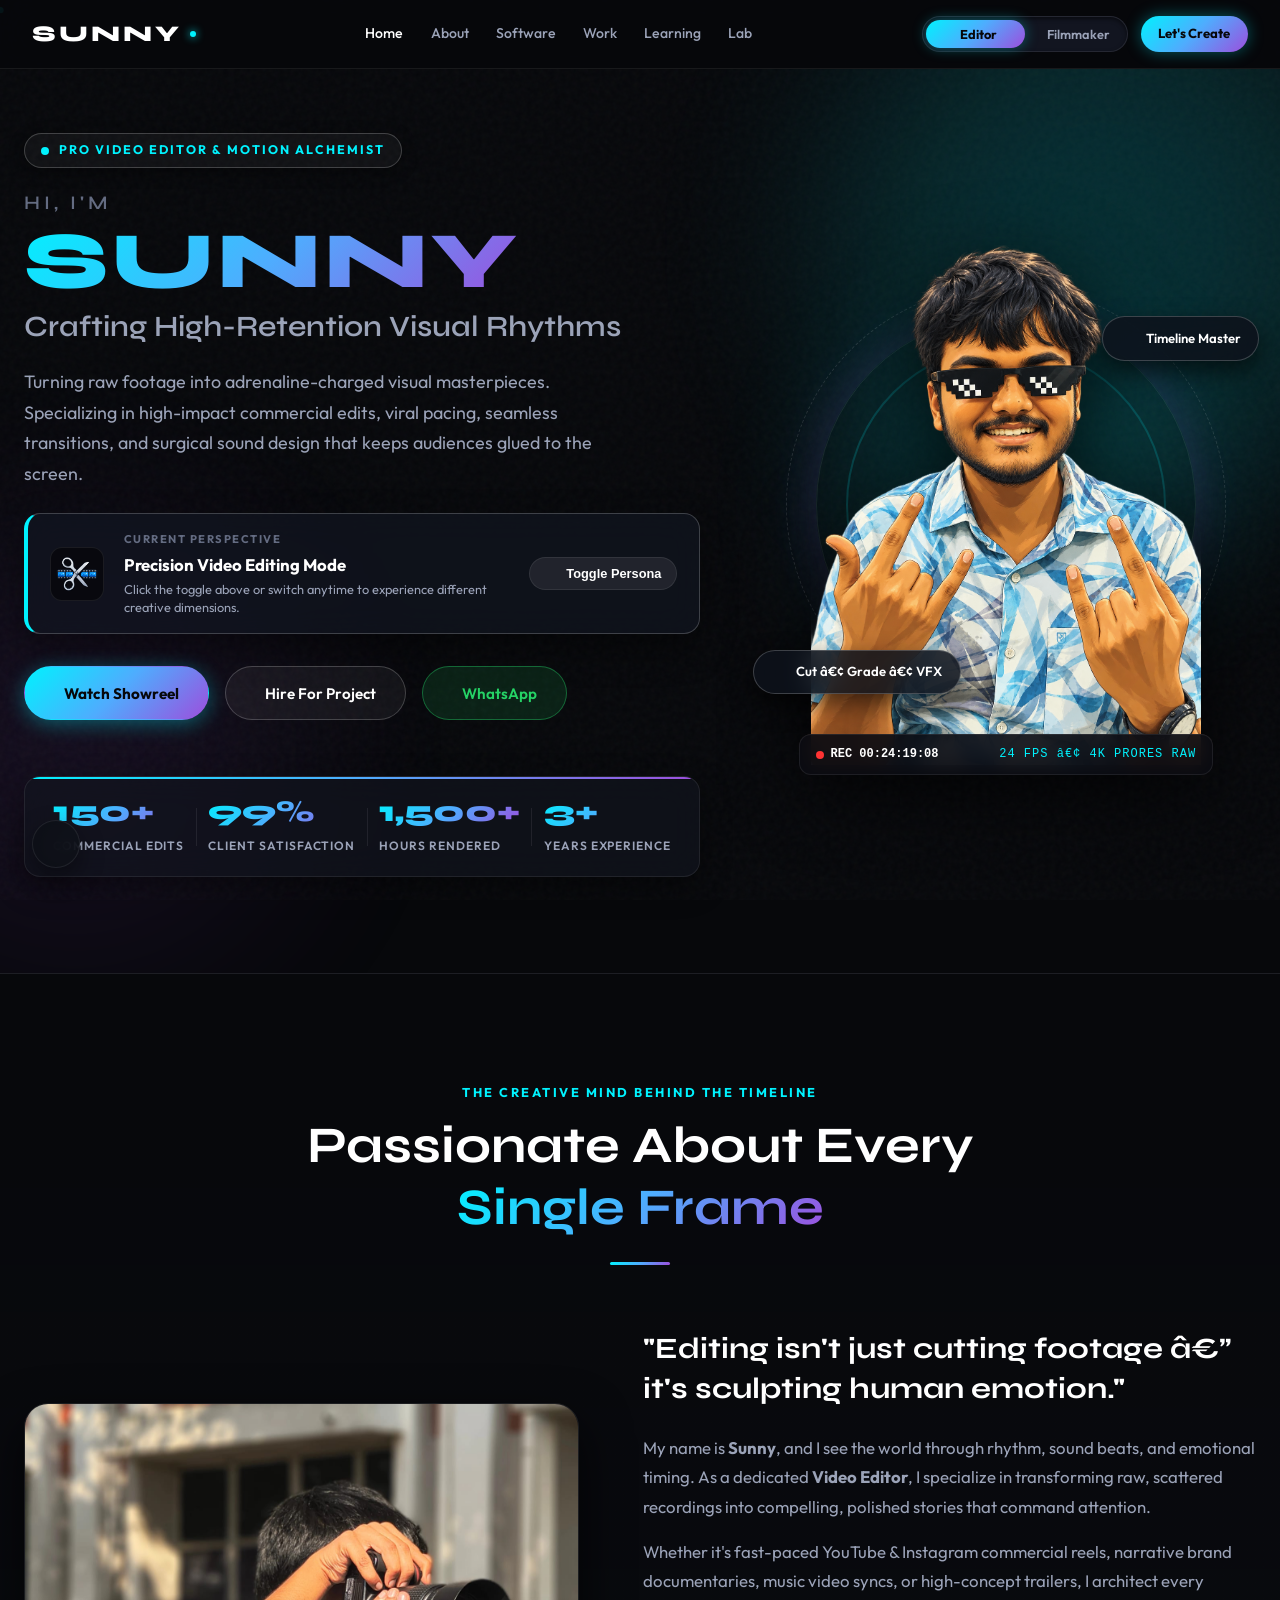
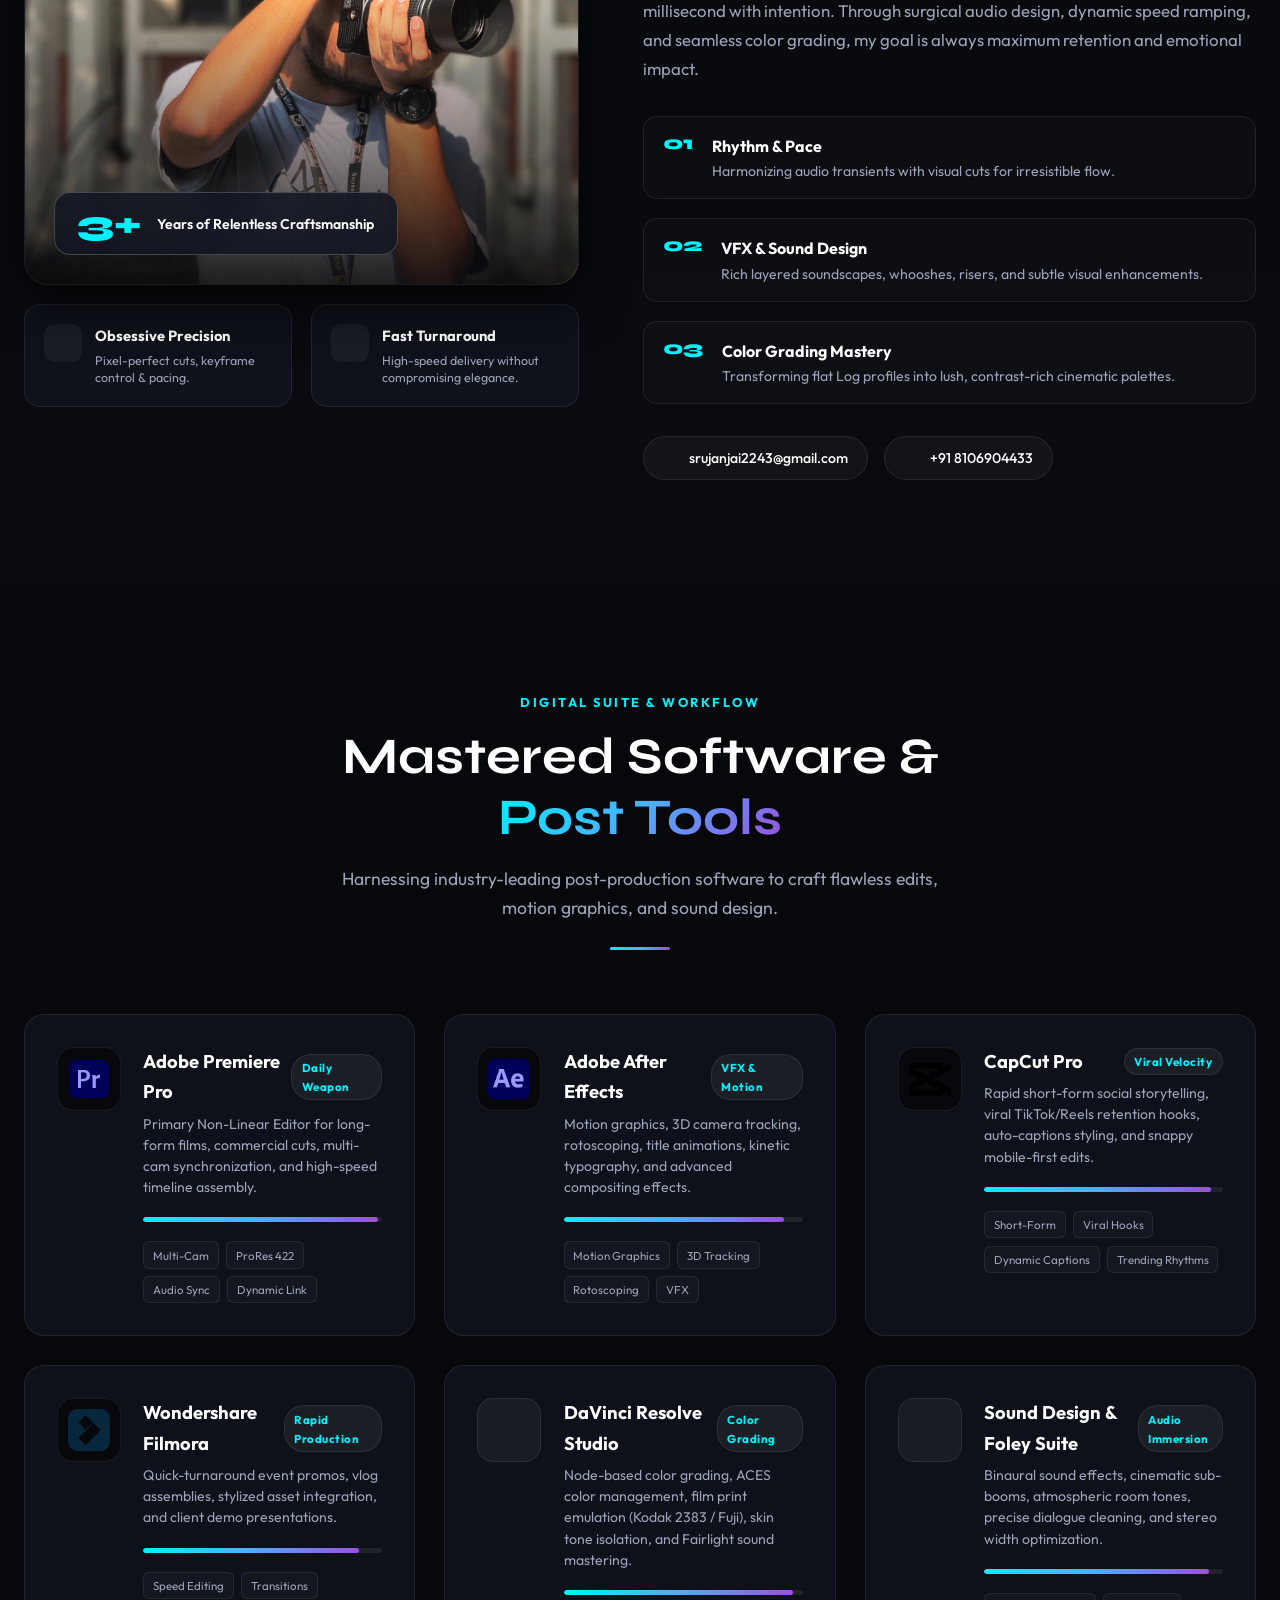
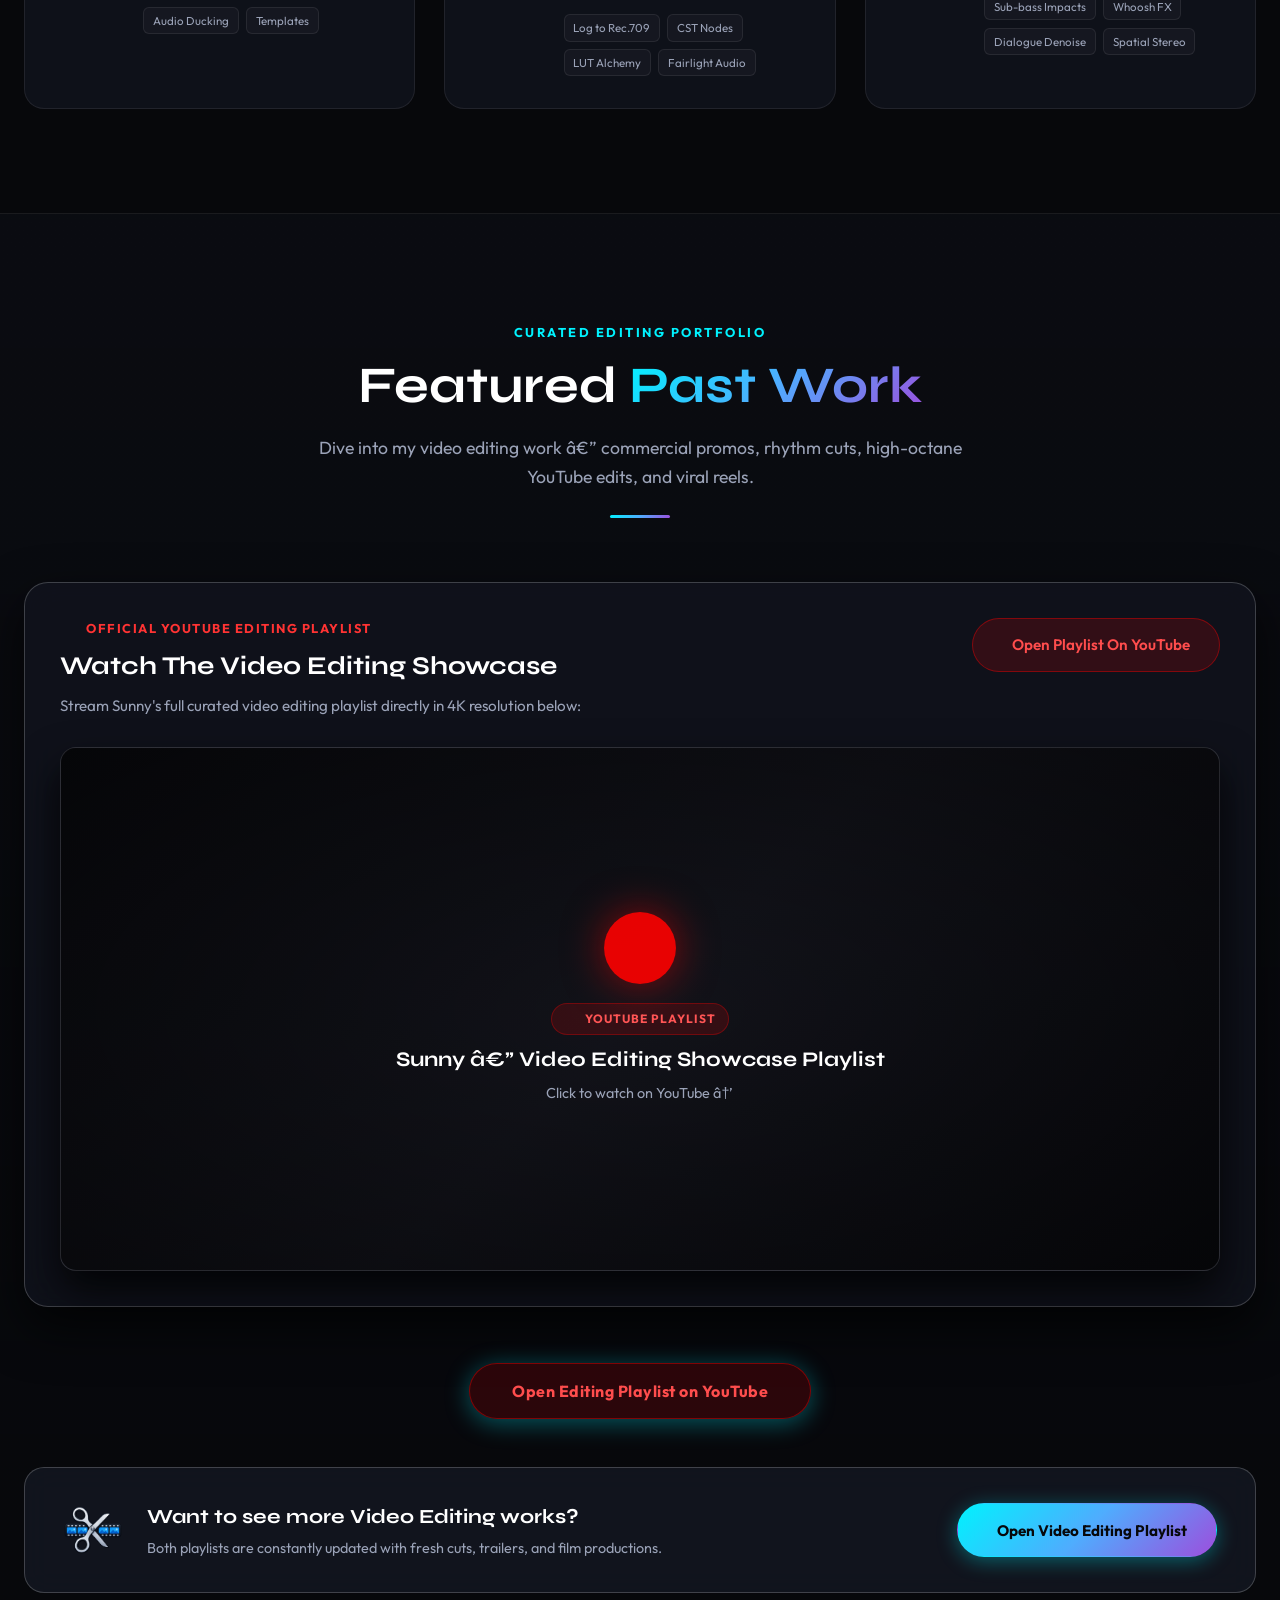
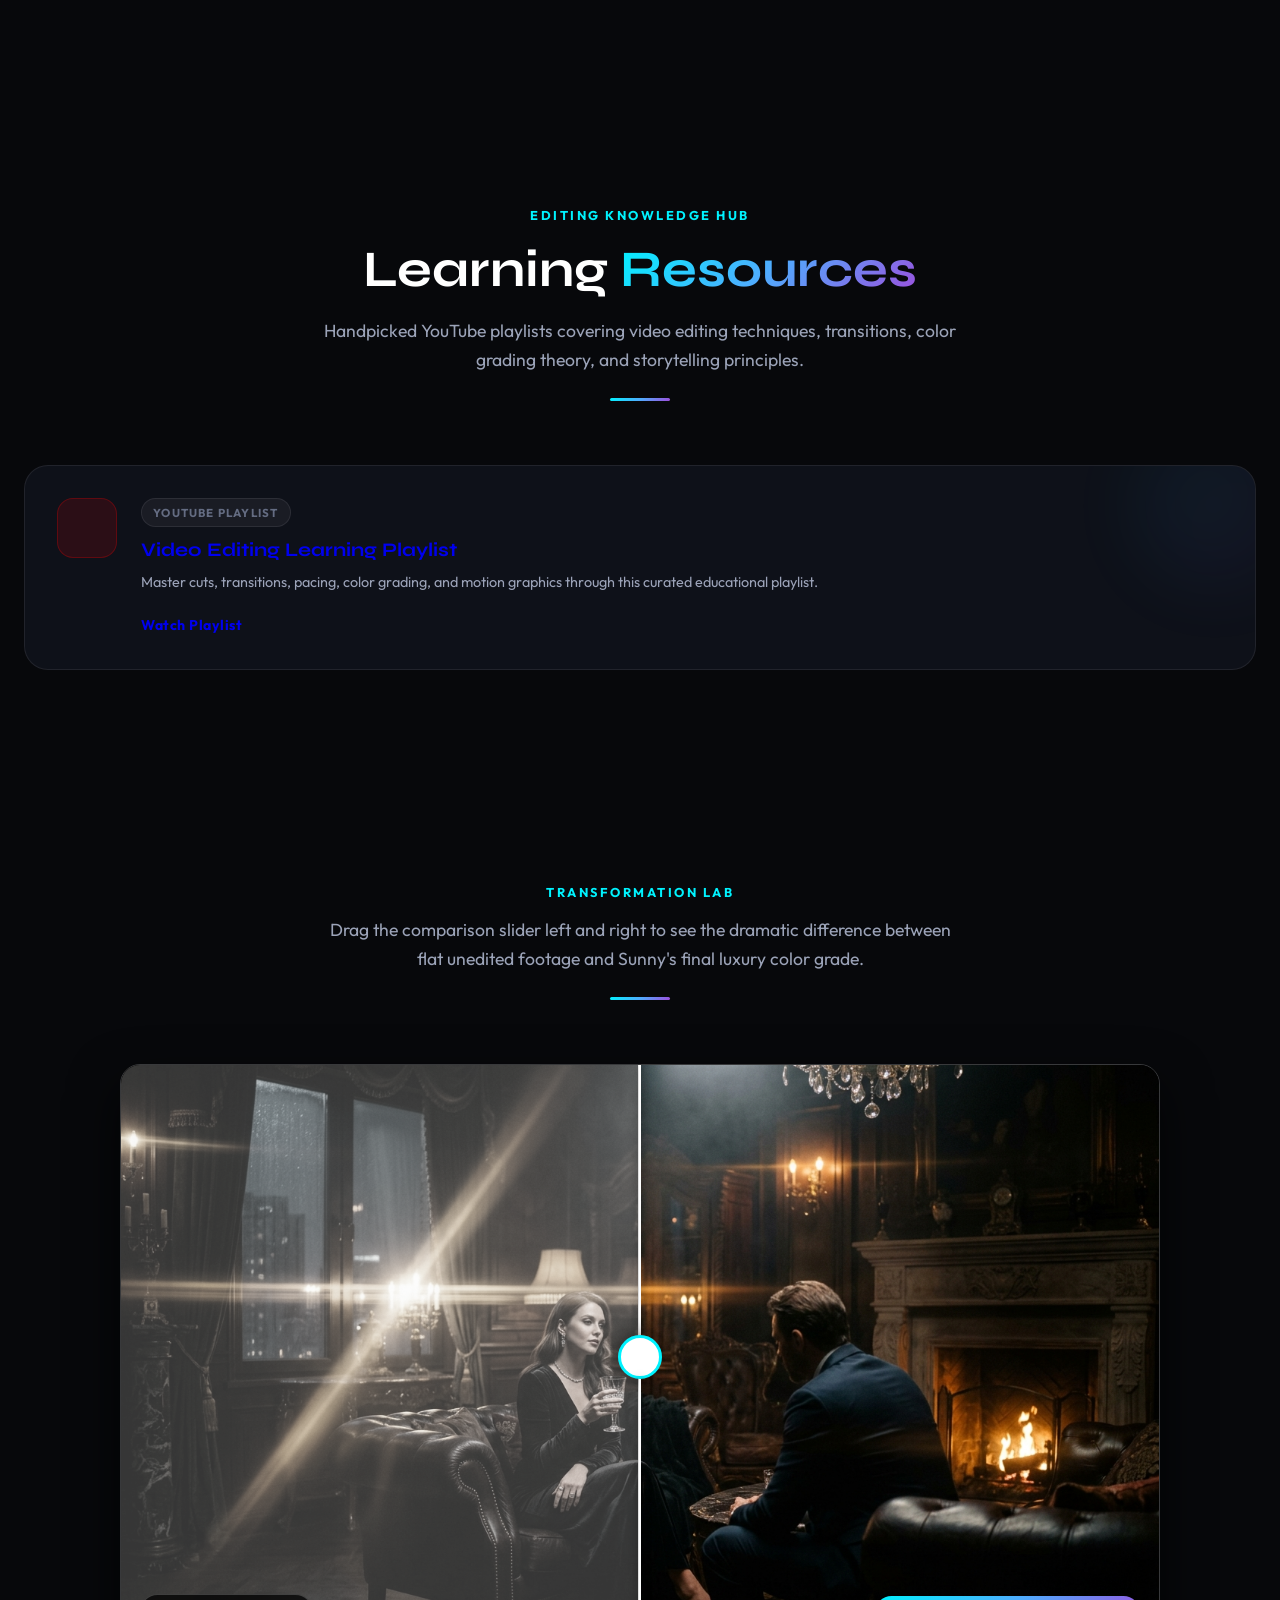
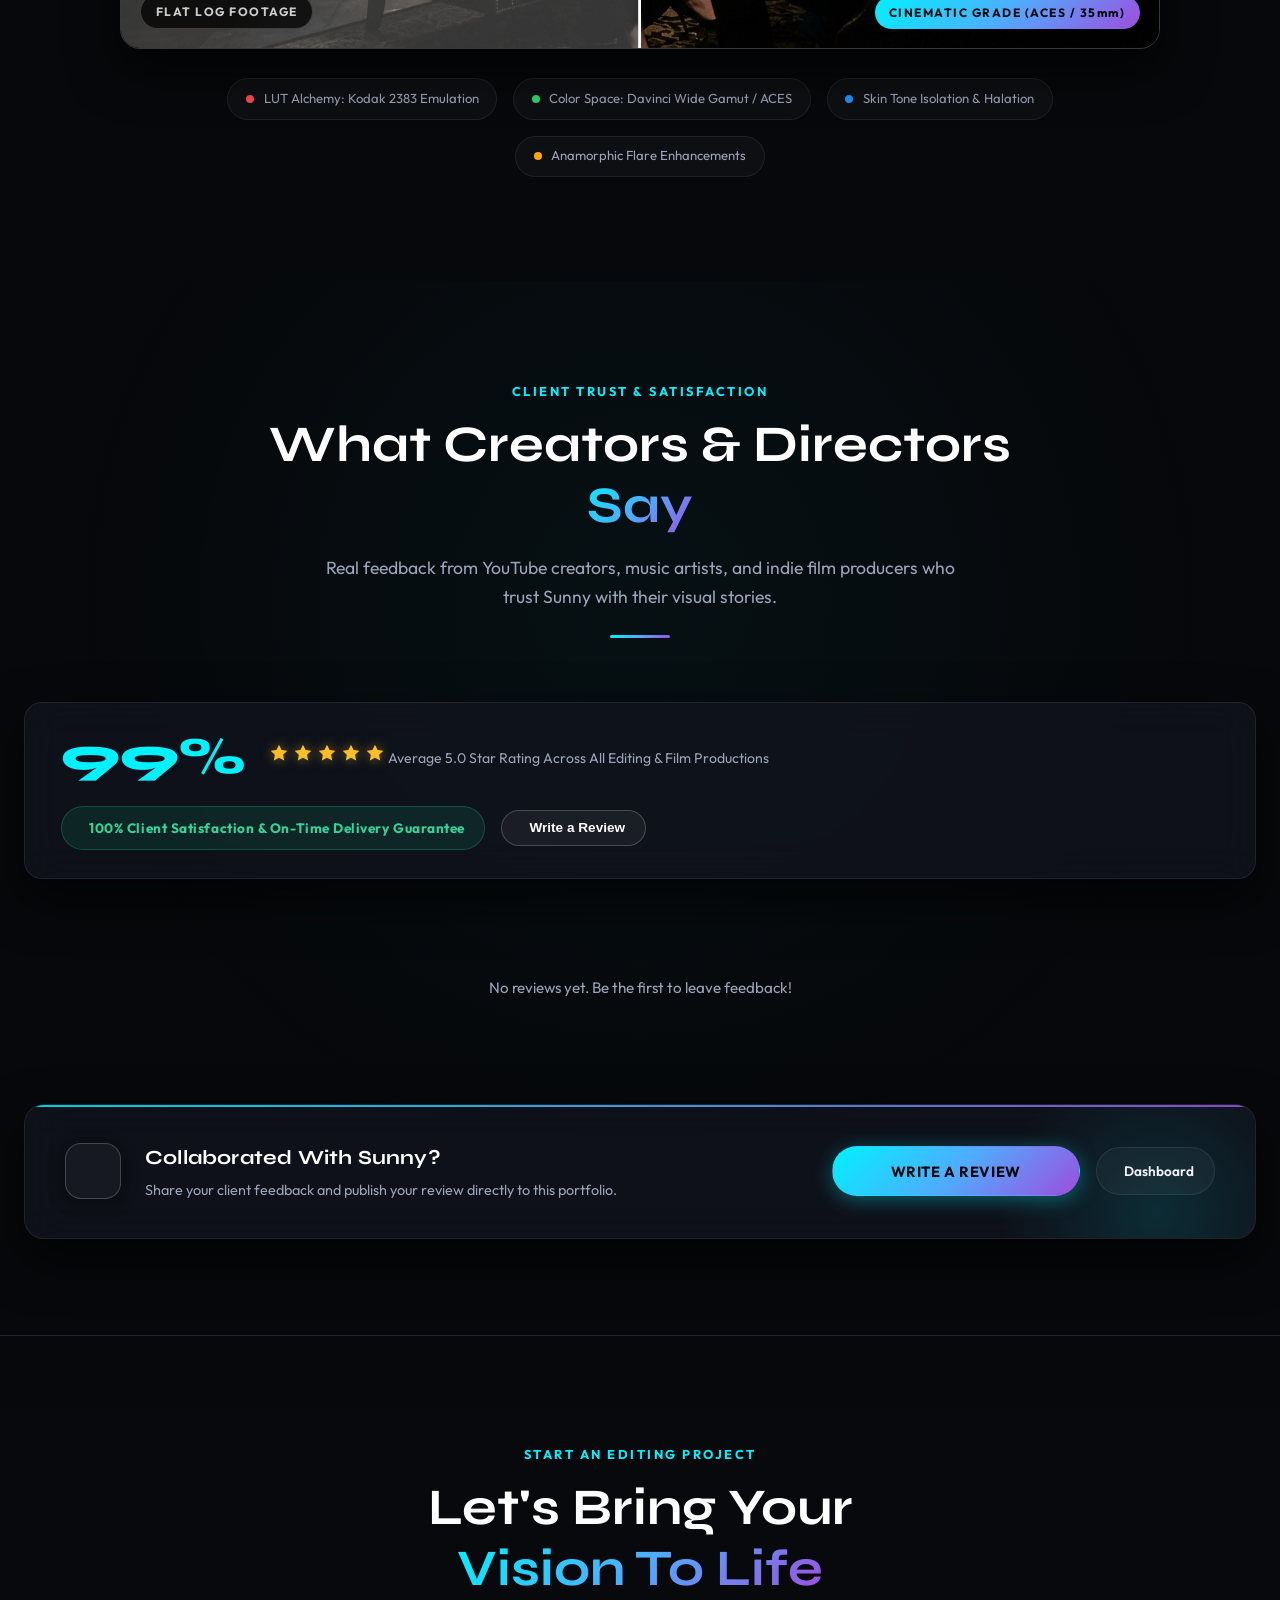
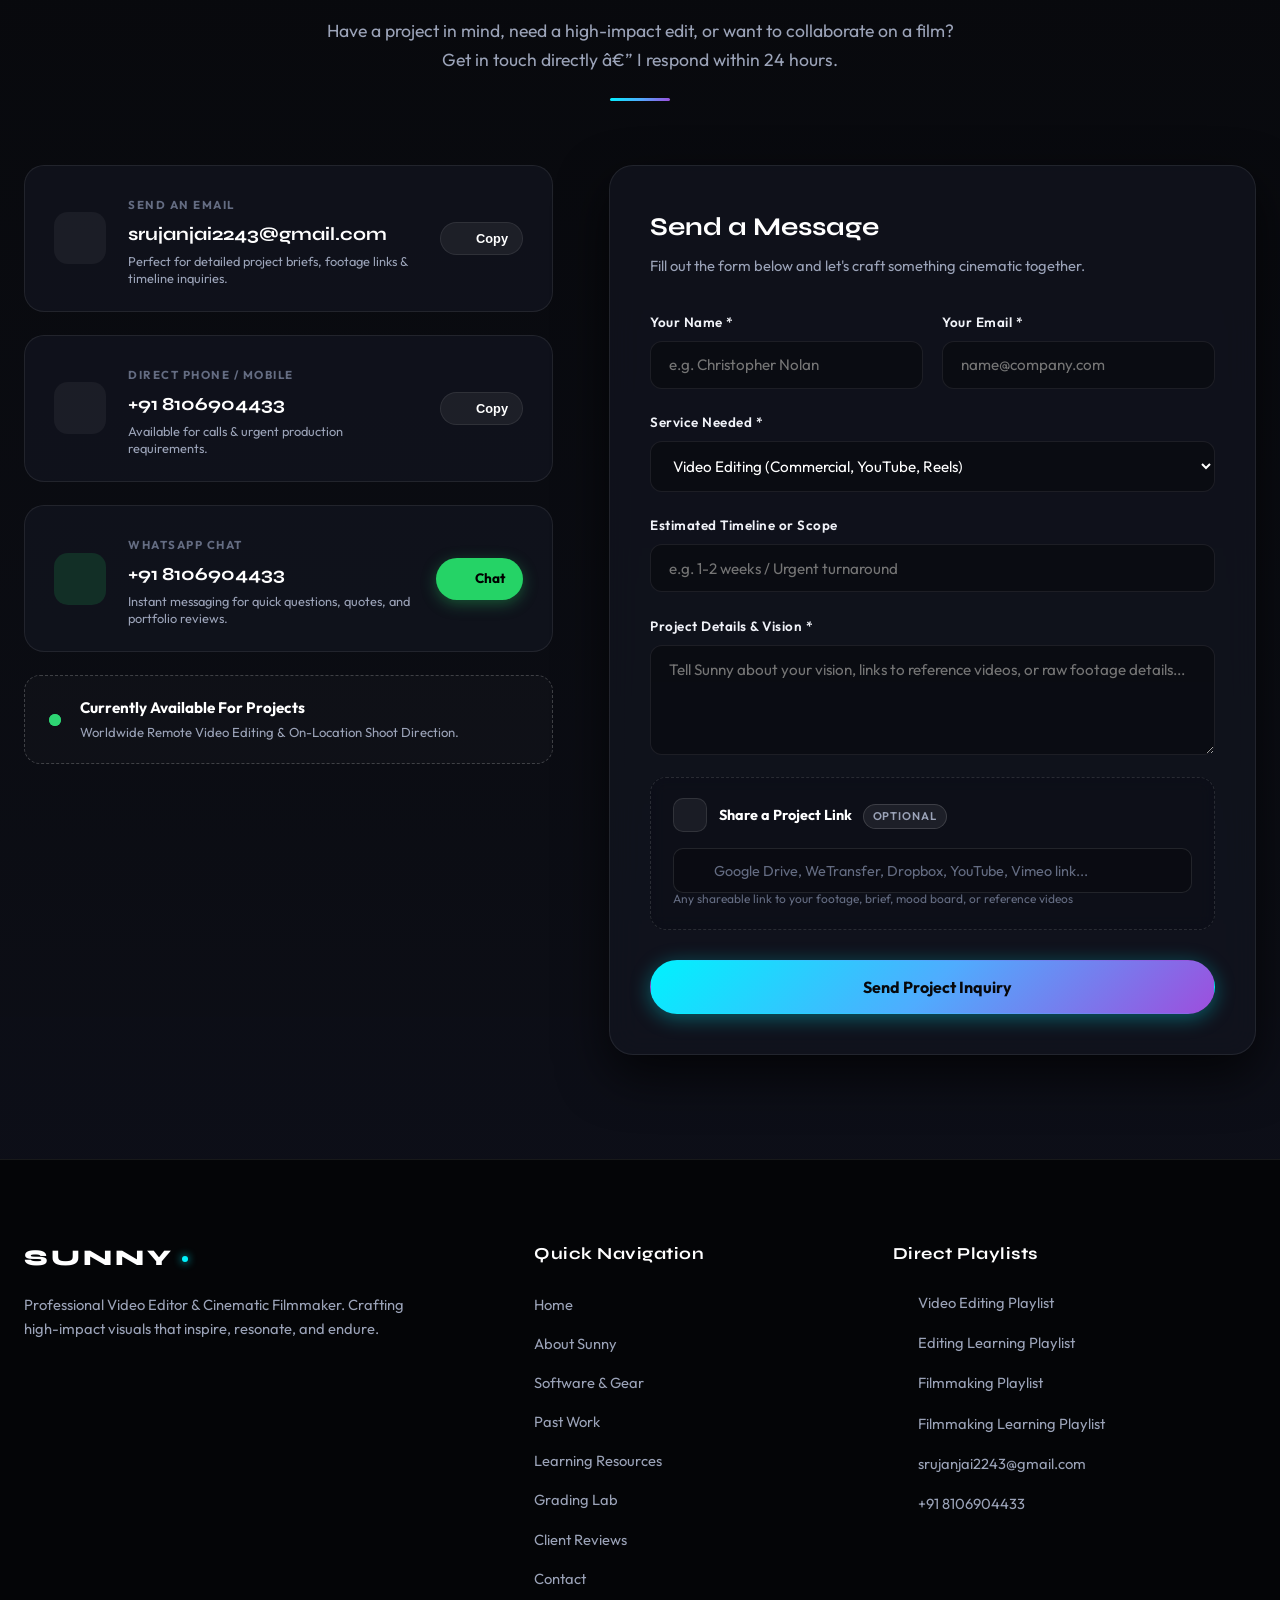
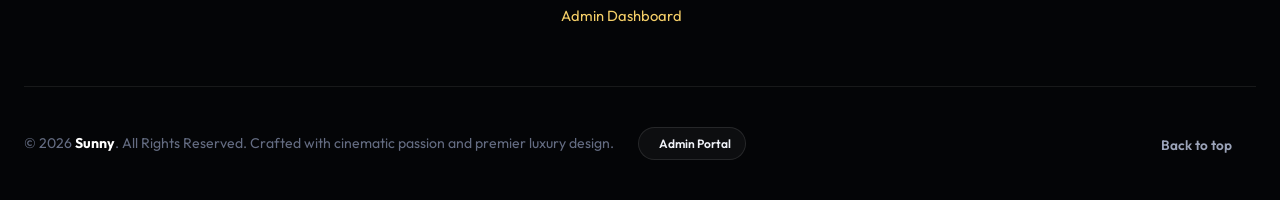
==== commit fa2a28e6: "Add files via upload" ====
--- a/sunny portfilo/index.html
+++ b/sunny portfilo/index.html
@@ -4,7 +4,7 @@
   <meta charset="UTF-8">
   <meta name="viewport" content="width=device-width, initial-scale=1.0">
   <title>Sunny | Master Video Editor & Cinematic Filmmaker</title>
-  <meta name="description" content="Official portfolio of Sunny — Professional Video Editor and Cinematic Filmmaker. Transforming vision into captivating visual art through high-end editing, direction, and color grading.">
+  <meta name="description" content="Official portfolio of Sunny â€” Professional Video Editor and Cinematic Filmmaker. Transforming vision into captivating visual art through high-end editing, direction, and color grading.">
   <meta name="keywords" content="Sunny, Video Editor, Filmmaker, Cinematographer, Premiere Pro, After Effects, DaVinci Resolve, Film Direction, Video Editing Portfolio">
   <meta name="author" content="Sunny">
 
@@ -226,7 +226,7 @@
               </div>
               <div class="floating-badge badge-bottom-left">
                 <i data-lucide="film"></i>
-                <span>Cut • Grade • VFX</span>
+                <span>Cut â€¢ Grade â€¢ VFX</span>
               </div>
             </div>
 
@@ -247,7 +247,7 @@
             <!-- Cinematic Film Strip Marker Bottom Bar -->
             <div class="timeline-ticker">
               <div class="timecode"><span class="rec-dot"></span> REC 00:24:19:08</div>
-              <div class="fps-badge">24 FPS • 4K PRORES RAW</div>
+              <div class="fps-badge">24 FPS â€¢ 4K PRORES RAW</div>
             </div>
           </div>
         </div>
@@ -300,7 +300,7 @@
           <!-- Right Column: Narrative Tailored to Persona -->
           <div class="about-text-col">
             <h3 class="about-headline mode-text-editor">
-              "Editing isn't just cutting footage — it's sculpting human emotion."
+              "Editing isn't just cutting footage â€” it's sculpting human emotion."
             </h3>
             <h3 class="about-headline mode-text-filmmaker">
               "Filmmaking is the art of turning silent thoughts into visual symphonies."
@@ -713,7 +713,7 @@
             Featured <span class="text-accent">Past Work</span>
           </h2>
           <p class="section-subtitle mode-text-editor">
-            Dive into my video editing work — commercial promos, rhythm cuts, high-octane YouTube edits, and viral reels.
+            Dive into my video editing work â€” commercial promos, rhythm cuts, high-octane YouTube edits, and viral reels.
           </p>
           <p class="section-subtitle mode-text-filmmaker">
             Explore my narrative films, visual music pieces, cinematic shorts, and documentary directing reels.
@@ -765,8 +765,8 @@
                   </div>
                   <div class="yt-preview-info">
                     <span class="yt-preview-badge"><i data-lucide="youtube"></i> YouTube Playlist</span>
-                    <p class="yt-preview-title">Sunny — Video Editing Showcase Playlist</p>
-                    <p class="yt-preview-sub">Click to watch on YouTube →</p>
+                    <p class="yt-preview-title">Sunny â€” Video Editing Showcase Playlist</p>
+                    <p class="yt-preview-sub">Click to watch on YouTube â†’</p>
                   </div>
                 </div>
               </div>
@@ -780,8 +780,8 @@
                   </div>
                   <div class="yt-preview-info">
                     <span class="yt-preview-badge"><i data-lucide="youtube"></i> YouTube Playlist</span>
-                    <p class="yt-preview-title">Sunny — Filmmaking & Directing Showcase</p>
-                    <p class="yt-preview-sub">Click to watch on YouTube →</p>
+                    <p class="yt-preview-title">Sunny â€” Filmmaking & Directing Showcase</p>
+                    <p class="yt-preview-sub">Click to watch on YouTube â†’</p>
                   </div>
                 </div>
               </div>
@@ -851,7 +851,7 @@
 
         <div class="learning-cards-grid">
           <!-- Editor Learning Playlist Card -->
-          <a href="https://youtube.com/playlist?list=PLa_b4s4gDu4E&si=bauS7RFqAvThZCbu" target="_blank" rel="noopener noreferrer" class="learning-card mode-view-editor">
+          <a href="https://youtube.com/playlist?list=PLR4nFmsOKvdU&si=0cXB3XsJZC1k_VUq" target="_blank" rel="noopener noreferrer" class="learning-card mode-view-editor">
             <div class="learning-card-glow"></div>
             <div class="learning-card-icon">
               <i data-lucide="youtube"></i>
@@ -870,7 +870,7 @@
           </a>
 
           <!-- Filmmaker Learning Playlist Card -->
-          <a href="https://youtube.com/playlist?list=PLR4nFmsOKvdU&si=0cXB3XsJZC1k_VUq" target="_blank" rel="noopener noreferrer" class="learning-card mode-view-filmmaker">
+          <a href="https://youtube.com/playlist?list=PLa_b4s4gDu4E&si=bauS7RFqAvThZCbu" target="_blank" rel="noopener noreferrer" class="learning-card mode-view-filmmaker">
             <div class="learning-card-glow"></div>
             <div class="learning-card-icon">
               <i data-lucide="youtube"></i>
@@ -969,7 +969,13 @@
           <div class="satisfaction-score-wrap">
             <span class="sat-huge-val" id="reviewsSatRate">99%</span>
             <div>
-              <div class="sat-stars-row">★★★★★</div>
+              <div class="sat-stars-row" aria-label="5 out of 5 stars">
+                <svg class="star-svg" viewBox="0 0 24 24"><polygon points="12 2 15.09 8.26 22 9.27 17 14.14 18.18 21.02 12 17.77 5.82 21.02 7 14.14 2 9.27 8.91 8.26 12 2"/></svg>
+                <svg class="star-svg" viewBox="0 0 24 24"><polygon points="12 2 15.09 8.26 22 9.27 17 14.14 18.18 21.02 12 17.77 5.82 21.02 7 14.14 2 9.27 8.91 8.26 12 2"/></svg>
+                <svg class="star-svg" viewBox="0 0 24 24"><polygon points="12 2 15.09 8.26 22 9.27 17 14.14 18.18 21.02 12 17.77 5.82 21.02 7 14.14 2 9.27 8.91 8.26 12 2"/></svg>
+                <svg class="star-svg" viewBox="0 0 24 24"><polygon points="12 2 15.09 8.26 22 9.27 17 14.14 18.18 21.02 12 17.77 5.82 21.02 7 14.14 2 9.27 8.91 8.26 12 2"/></svg>
+                <svg class="star-svg" viewBox="0 0 24 24"><polygon points="12 2 15.09 8.26 22 9.27 17 14.14 18.18 21.02 12 17.77 5.82 21.02 7 14.14 2 9.27 8.91 8.26 12 2"/></svg>
+              </div>
               <span class="sat-sub-text">Average 5.0 Star Rating Across All Editing & Film Productions</span>
             </div>
           </div>
@@ -1028,7 +1034,7 @@
             Let's Bring Your <span class="text-accent">Vision To Life</span>
           </h2>
           <p class="section-subtitle">
-            Have a project in mind, need a high-impact edit, or want to collaborate on a film? Get in touch directly — I respond within 24 hours.
+            Have a project in mind, need a high-impact edit, or want to collaborate on a film? Get in touch directly â€” I respond within 24 hours.
           </p>
           <div class="section-line"></div>
         </div>
@@ -1135,8 +1141,26 @@
                 </div>
 
                 <div class="form-group">
-                  <label for="senderMessage">Project Details & Vision *</label>
+                  <label for="senderMessage">Project Details &amp; Vision *</label>
                   <textarea id="senderMessage" name="message" rows="4" placeholder="Tell Sunny about your vision, links to reference videos, or raw footage details..." required></textarea>
+                </div>
+
+                <!-- Optional: Send Project Link -->
+                <div class="project-attach-section">
+                  <div class="project-attach-header">
+                    <div class="project-attach-icon-wrap">
+                      <i data-lucide="link-2"></i>
+                    </div>
+                    <div>
+                      <span class="project-attach-title">Share a Project Link</span>
+                      <span class="project-attach-optional">Optional</span>
+                    </div>
+                  </div>
+                  <div class="project-link-group">
+                    <i data-lucide="link-2" class="project-link-icon"></i>
+                    <input type="url" id="projectLink" name="projectLink" class="project-link-input" placeholder="Google Drive, WeTransfer, Dropbox, YouTube, Vimeo link...">
+                  </div>
+                  <p class="project-link-hint">Any shareable link to your footage, brief, mood board, or reference videos</p>
                 </div>
 
                 <button type="submit" class="btn btn-primary btn-submit" id="btnSubmitForm">
@@ -1191,7 +1215,7 @@
               </a>
             </li>
             <li>
-              <a href="https://youtube.com/playlist?list=PLa_b4s4gDu4E&si=bauS7RFqAvThZCbu" target="_blank" rel="noopener noreferrer">
+              <a href="https://youtube.com/playlist?list=PLR4nFmsOKvdU&si=0cXB3XsJZC1k_VUq" target="_blank" rel="noopener noreferrer">
                 <i data-lucide="book-open"></i> Editing Learning Playlist
               </a>
             </li>
@@ -1201,7 +1225,7 @@
               </a>
             </li>
             <li>
-              <a href="https://youtube.com/playlist?list=PLR4nFmsOKvdU&si=0cXB3XsJZC1k_VUq" target="_blank" rel="noopener noreferrer">
+              <a href="https://youtube.com/playlist?list=PLa_b4s4gDu4E&si=bauS7RFqAvThZCbu" target="_blank" rel="noopener noreferrer">
                 <i data-lucide="graduation-cap"></i> Filmmaking Learning Playlist
               </a>
             </li>
@@ -1262,13 +1286,23 @@
         <!-- Interactive Star Picker -->
         <div class="live-star-rating-select">
           <label class="live-form-label">Your Rating *</label>
-          <div class="live-stars-interactive" id="liveStarPicker">
-            <button type="button" class="star-btn active" data-rating="1" aria-label="1 star">★</button>
-            <button type="button" class="star-btn active" data-rating="2" aria-label="2 stars">★</button>
-            <button type="button" class="star-btn active" data-rating="3" aria-label="3 stars">★</button>
-            <button type="button" class="star-btn active" data-rating="4" aria-label="4 stars">★</button>
-            <button type="button" class="star-btn active" data-rating="5" aria-label="5 stars">★</button>
-            <span class="star-rating-caption" id="starRatingCaption">5.0 Star Rating</span>
+          <div class="live-stars-interactive" id="liveStarPicker" data-active-rating="5">
+            <button type="button" class="star-btn active" data-rating="1" aria-label="1 star">
+              <svg class="star-svg" viewBox="0 0 24 24"><polygon points="12 2 15.09 8.26 22 9.27 17 14.14 18.18 21.02 12 17.77 5.82 21.02 7 14.14 2 9.27 8.91 8.26 12 2"/></svg>
+            </button>
+            <button type="button" class="star-btn active" data-rating="2" aria-label="2 stars">
+              <svg class="star-svg" viewBox="0 0 24 24"><polygon points="12 2 15.09 8.26 22 9.27 17 14.14 18.18 21.02 12 17.77 5.82 21.02 7 14.14 2 9.27 8.91 8.26 12 2"/></svg>
+            </button>
+            <button type="button" class="star-btn active" data-rating="3" aria-label="3 stars">
+              <svg class="star-svg" viewBox="0 0 24 24"><polygon points="12 2 15.09 8.26 22 9.27 17 14.14 18.18 21.02 12 17.77 5.82 21.02 7 14.14 2 9.27 8.91 8.26 12 2"/></svg>
+            </button>
+            <button type="button" class="star-btn active" data-rating="4" aria-label="4 stars">
+              <svg class="star-svg" viewBox="0 0 24 24"><polygon points="12 2 15.09 8.26 22 9.27 17 14.14 18.18 21.02 12 17.77 5.82 21.02 7 14.14 2 9.27 8.91 8.26 12 2"/></svg>
+            </button>
+            <button type="button" class="star-btn active" data-rating="5" aria-label="5 stars">
+              <svg class="star-svg" viewBox="0 0 24 24"><polygon points="12 2 15.09 8.26 22 9.27 17 14.14 18.18 21.02 12 17.77 5.82 21.02 7 14.14 2 9.27 8.91 8.26 12 2"/></svg>
+            </button>
+            <span class="star-rating-caption rating-val-5" id="starRatingCaption">5.0 Star Rating</span>
           </div>
           <input type="hidden" id="liveRevRating" value="5">
         </div>
--- a/sunny portfilo/css/style.css
+++ b/sunny portfilo/css/style.css
@@ -91,6 +91,8 @@
   font-size: 16px;
   background-color: var(--bg-dark);
   color: var(--text-main);
+  overflow-x: hidden;
+  max-width: 100vw;
 }
 
 body {
@@ -1219,7 +1221,7 @@
 
 .software-grid {
   display: grid;
-  grid-template-columns: repeat(auto-fill, minmax(360px, 1fr));
+  grid-template-columns: repeat(auto-fill, minmax(min(100%, 300px), 1fr));
   gap: 1.8rem;
 }
 
@@ -1592,7 +1594,7 @@
 /* Work Cards Grid */
 .work-cards-grid {
   display: grid;
-  grid-template-columns: repeat(auto-fill, minmax(360px, 1fr));
+  grid-template-columns: repeat(auto-fill, minmax(min(100%, 300px), 1fr));
   gap: 2rem;
   margin-bottom: 3.5rem;
 }
@@ -1948,6 +1950,7 @@
   box-shadow: var(--shadow-luxury);
   border: 1px solid var(--border-glass-hover);
   user-select: none;
+  container-type: inline-size;
 }
 
 .compare-img {
@@ -1979,7 +1982,8 @@
 }
 
 .compare-before {
-  width: 1040px; /* Matched to wrapper size */
+  width: 100cqw;
+  min-width: 100%;
   max-width: none;
   filter: saturate(0.25) contrast(0.65) brightness(1.2); /* Authentic flat S-Log simulation! */
 }
@@ -2145,6 +2149,7 @@
 
 .contact-card-info {
   flex: 1;
+  min-width: 0;
 }
 
 .card-subtitle {
@@ -2164,6 +2169,8 @@
   display: block;
   margin: 0.2rem 0;
   transition: color var(--trans-fast);
+  word-break: break-all;
+  overflow-wrap: anywhere;
 }
 
 .card-main-val:hover {
@@ -2189,6 +2196,7 @@
   font-weight: 600;
   cursor: pointer;
   transition: all var(--trans-fast);
+  flex-shrink: 0;
 }
 
 .btn-copy:hover {
@@ -2214,6 +2222,7 @@
   text-decoration: none;
   box-shadow: 0 4px 15px rgba(37, 211, 102, 0.35);
   transition: all var(--trans-fast);
+  flex-shrink: 0;
 }
 
 .btn-whatsapp-action:hover {
@@ -2382,6 +2391,245 @@
   display: none;
 }
 
+/* =========================================================
+   PROJECT ATTACH SECTION (Optional File / Link)
+   ========================================================= */
+.project-attach-section {
+  border: 1px dashed rgba(255,255,255,0.12);
+  border-radius: 16px;
+  padding: 1.25rem 1.35rem;
+  background: rgba(10, 12, 20, 0.5);
+  backdrop-filter: blur(8px);
+  transition: border-color 0.3s;
+}
+
+.project-attach-section:hover {
+  border-color: rgba(var(--accent-color), 0.3);
+  border-color: rgba(255,255,255,0.22);
+}
+
+.project-attach-header {
+  display: flex;
+  align-items: center;
+  gap: 0.75rem;
+  margin-bottom: 1rem;
+}
+
+.project-attach-icon-wrap {
+  width: 34px;
+  height: 34px;
+  border-radius: 10px;
+  background: rgba(255,255,255,0.06);
+  border: 1px solid rgba(255,255,255,0.1);
+  display: flex;
+  align-items: center;
+  justify-content: center;
+  flex-shrink: 0;
+  color: var(--accent-color);
+}
+
+.project-attach-icon-wrap i {
+  width: 16px;
+  height: 16px;
+}
+
+.project-attach-title {
+  font-size: 0.9rem;
+  font-weight: 700;
+  color: #fff;
+  margin-right: 0.5rem;
+}
+
+.project-attach-optional {
+  display: inline-block;
+  padding: 0.15rem 0.55rem;
+  border-radius: 20px;
+  background: rgba(255,255,255,0.07);
+  border: 1px solid rgba(255,255,255,0.14);
+  font-size: 0.7rem;
+  font-weight: 600;
+  color: var(--text-muted);
+  text-transform: uppercase;
+  letter-spacing: 0.08em;
+  vertical-align: middle;
+}
+
+.project-attach-body {
+  display: flex;
+  flex-direction: column;
+  gap: 0.9rem;
+}
+
+/* Drag & Drop Zone */
+.project-file-drop {
+  border: 1px dashed rgba(255,255,255,0.14);
+  border-radius: 12px;
+  padding: 1.25rem 1rem;
+  text-align: center;
+  background: rgba(255,255,255,0.02);
+  cursor: pointer;
+  transition: all 0.25s;
+}
+
+.project-file-drop:hover,
+.project-file-drop.drag-over {
+  border-color: var(--accent-color);
+  background: rgba(255,255,255,0.04);
+  box-shadow: 0 0 18px var(--accent-glow-subtle);
+}
+
+.file-drop-content {
+  display: flex;
+  flex-direction: column;
+  align-items: center;
+  gap: 0.4rem;
+}
+
+.file-drop-content i {
+  width: 28px;
+  height: 28px;
+  color: var(--text-muted);
+  margin-bottom: 0.25rem;
+}
+
+.file-drop-text {
+  font-size: 0.87rem;
+  color: var(--text-muted);
+}
+
+.file-browse-btn {
+  background: none;
+  border: none;
+  color: var(--accent-color);
+  font-size: 0.87rem;
+  font-weight: 700;
+  font-family: var(--font-body);
+  cursor: pointer;
+  text-decoration: underline;
+  padding: 0;
+}
+
+.file-browse-btn:hover {
+  opacity: 0.8;
+}
+
+.file-drop-hint {
+  font-size: 0.75rem;
+  color: var(--text-dim);
+}
+
+/* File selected state */
+.file-selected-info {
+  display: flex;
+  align-items: center;
+  justify-content: center;
+  gap: 0.6rem;
+  color: var(--accent-color);
+  font-size: 0.88rem;
+  font-weight: 600;
+}
+
+.file-selected-info i {
+  width: 18px;
+  height: 18px;
+}
+
+.file-remove-btn {
+  background: rgba(255,255,255,0.06);
+  border: 1px solid rgba(255,255,255,0.1);
+  border-radius: 6px;
+  color: var(--text-muted);
+  width: 22px;
+  height: 22px;
+  display: inline-flex;
+  align-items: center;
+  justify-content: center;
+  cursor: pointer;
+  padding: 0;
+  transition: all 0.2s;
+  margin-left: 0.25rem;
+}
+
+.file-remove-btn:hover {
+  background: rgba(239,68,68,0.15);
+  border-color: rgba(239,68,68,0.4);
+  color: #f87171;
+}
+
+.file-remove-btn i {
+  width: 12px;
+  height: 12px;
+}
+
+.file-selected-info.hidden,
+.file-drop-content.hidden {
+  display: none;
+}
+
+/* Divider */
+.attach-divider {
+  display: flex;
+  align-items: center;
+  gap: 0.75rem;
+  color: var(--text-dim);
+  font-size: 0.78rem;
+  letter-spacing: 0.06em;
+  text-transform: uppercase;
+}
+
+.attach-divider::before,
+.attach-divider::after {
+  content: '';
+  flex: 1;
+  height: 1px;
+  background: rgba(255,255,255,0.08);
+}
+
+/* Link input row */
+.project-link-group {
+  position: relative;
+  display: flex;
+  align-items: center;
+}
+
+.project-link-icon {
+  position: absolute;
+  left: 0.9rem;
+  width: 16px;
+  height: 16px;
+  color: var(--text-muted);
+  pointer-events: none;
+  flex-shrink: 0;
+}
+
+.project-link-input {
+  width: 100%;
+  padding: 0.78rem 1rem 0.78rem 2.5rem;
+  background: rgba(10, 12, 18, 0.8);
+  border: 1px solid rgba(255,255,255,0.1);
+  border-radius: 10px;
+  color: #fff;
+  font-family: var(--font-body);
+  font-size: 0.9rem;
+  transition: all var(--trans-fast);
+}
+
+.project-link-input:focus {
+  outline: none;
+  border-color: var(--accent-color);
+  box-shadow: 0 0 14px var(--accent-glow-subtle);
+}
+
+.project-link-input::placeholder {
+  color: var(--text-dim);
+}
+
+.project-link-hint {
+  font-size: 0.75rem;
+  color: var(--text-dim);
+  margin-top: -0.25rem;
+}
+
 /* ================= FOOTER ================= */
 .footer {
   background: #040507;
@@ -2572,101 +2820,6 @@
   .footer-top {
     grid-template-columns: 1fr 1fr;
     gap: 2.5rem;
-  }
-}
-
-@media (max-width: 768px) {
-  .nav-menu {
-    display: none;
-  }
-
-  .hamburger-btn {
-    display: flex;
-  }
-
-  .btn-nav-cta {
-    display: none;
-  }
-
-  .mode-toggle-container .mode-btn span {
-    display: none;
-  }
-
-  .mode-btn {
-    padding: 0.4rem 0.65rem;
-  }
-
-  .section {
-    padding: 4.5rem 0;
-  }
-
-  .hero-title {
-    font-size: 2.5rem;
-  }
-
-  .hero-stats {
-    flex-wrap: wrap;
-    gap: 1.2rem;
-  }
-
-  .stat-divider {
-    display: none;
-  }
-
-  .software-grid {
-    grid-template-columns: 1fr;
-  }
-
-  .work-cards-grid {
-    grid-template-columns: 1fr;
-  }
-
-  .form-group-row {
-    grid-template-columns: 1fr;
-  }
-
-  .footer-top {
-    grid-template-columns: 1fr;
-  }
-
-  .about-mini-cards {
-    grid-template-columns: 1fr;
-  }
-
-  .hero-persona-card {
-    flex-direction: column;
-    text-align: center;
-  }
-
-  .yt-callout-banner {
-    flex-direction: column;
-    text-align: center;
-  }
-
-  .callout-left {
-    flex-direction: column;
-  }
-}
-
-@media (max-width: 480px) {
-  .mode-btn span {
-    display: none;
-  }
-  
-  .mode-btn {
-    padding: 0.55rem 0.8rem;
-  }
-
-  .hero-actions .btn {
-    width: 100%;
-  }
-
-  .portrait-stage {
-    height: 420px;
-  }
-
-  .portrait-img {
-    max-height: 400px;
   }
 }
 
@@ -2732,15 +2885,537 @@
   background: rgba(255, 255, 255, 0.08);
 }
 
+/* ==========================================================================
+   MASTER RESPONSIVE MEDIA QUERIES (ANY SCREEN SIZE & DEVICE)
+   ========================================================================== */
+
+/* 1. Laptops / Tablets Landscape (1024px and below) */
+@media (max-width: 1024px) {
+  .hero-container {
+    grid-template-columns: 1fr;
+    gap: 3.5rem;
+    text-align: center;
+  }
+
+  .hero-text-col {
+    align-items: center;
+  }
+
+  .hero-badge {
+    margin: 0 auto;
+  }
+
+  .hero-actions {
+    justify-content: center;
+  }
+
+  .hero-stats {
+    justify-content: center;
+  }
+
+  .hero-persona-card {
+    text-align: left;
+    max-width: 580px;
+    margin: 0 auto;
+  }
+
+  .about-grid {
+    grid-template-columns: 1fr;
+    gap: 3rem;
+  }
+
+  .contact-grid {
+    grid-template-columns: 1fr;
+    gap: 3rem;
+  }
+
+  .footer-top {
+    grid-template-columns: 1fr 1fr;
+    gap: 2.5rem;
+  }
+}
+
+/* 2. Tablets Portrait / Large Mobile (768px and below) */
 @media (max-width: 768px) {
+  .nav-menu {
+    display: none;
+  }
+
+  .hamburger-btn {
+    display: flex;
+  }
+
+  .btn-nav-cta {
+    display: none;
+  }
+
+  .mode-toggle-container .mode-btn span {
+    display: none;
+  }
+
+  .mode-btn {
+    padding: 0.4rem 0.65rem;
+  }
+
+  .section {
+    padding: 4.5rem 0;
+  }
+
+  .hero-title {
+    font-size: clamp(2rem, 6vw, 2.8rem);
+  }
+
   .hero-stats-bar {
     display: grid;
     grid-template-columns: 1fr 1fr;
     gap: 1.25rem;
-    padding: 1.25rem;
-  }
+    padding: 1.25rem 1rem;
+  }
+
   .stat-divider {
     display: none;
+  }
+
+  .portrait-stage {
+    height: 380px;
+    max-width: 100%;
+    overflow: hidden;
+  }
+
+  .portrait-img {
+    max-height: 360px;
+  }
+
+  .stage-ring.ring-outer {
+    width: 330px;
+    height: 330px;
+  }
+
+  .stage-ring.ring-middle {
+    width: 280px;
+    height: 280px;
+  }
+
+  .stage-ring.ring-inner {
+    width: 230px;
+    height: 230px;
+  }
+
+  .floating-badge {
+    padding: 0.45rem 0.85rem;
+    font-size: 0.72rem;
+  }
+
+  .badge-top-right {
+    top: 6%;
+    right: 3%;
+  }
+
+  .badge-bottom-left {
+    bottom: 6%;
+    left: 3%;
+  }
+
+  .software-grid {
+    grid-template-columns: 1fr;
+  }
+
+  .work-cards-grid {
+    grid-template-columns: 1fr;
+  }
+
+  .form-group-row {
+    grid-template-columns: 1fr;
+  }
+
+  .footer-top {
+    grid-template-columns: 1fr;
+    gap: 2rem;
+  }
+
+  .footer-bottom {
+    flex-direction: column;
+    align-items: center;
+    text-align: center;
+    gap: 1.25rem;
+  }
+
+  .admin-portal-link {
+    margin-left: 0;
+  }
+
+  .about-mini-cards {
+    grid-template-columns: 1fr;
+  }
+
+  .hero-persona-card {
+    flex-direction: column;
+    text-align: center;
+  }
+
+  .yt-callout-banner {
+    flex-direction: column;
+    text-align: center;
+    padding: 1.75rem 1.25rem;
+  }
+
+  .callout-left {
+    flex-direction: column;
+    text-align: center;
+  }
+
+  /* Satisfaction Highlight Card */
+  .satisfaction-highlight-card {
+    padding: 1.5rem 1.25rem;
+    gap: 1.25rem;
+  }
+
+  .sat-huge-val {
+    font-size: 2.6rem;
+  }
+
+  .sat-actions-right {
+    width: 100%;
+    flex-direction: column;
+    align-items: stretch;
+    gap: 0.75rem;
+  }
+
+  .sat-badge-tag,
+  .btn-sat-add-review {
+    width: 100%;
+    justify-content: center;
+    text-align: center;
+  }
+
+  /* Color Grading Lab */
+  .compare-label {
+    font-size: 0.68rem;
+    padding: 0.35rem 0.75rem;
+    bottom: 0.8rem;
+  }
+
+  .before-label { left: 0.8rem; }
+  .after-label { right: 0.8rem; }
+
+  .handle-circle {
+    width: 38px;
+    height: 38px;
+  }
+
+  .handle-circle i {
+    width: 16px;
+    height: 16px;
+  }
+
+  .contact-grid {
+    grid-template-columns: 1fr;
+    gap: 2.5rem;
+  }
+
+  .contact-cards-col,
+  .contact-form-col {
+    min-width: 0;
+    width: 100%;
+  }
+
+  .contact-card {
+    padding: 1.35rem 1.25rem;
+    gap: 1.15rem;
+  }
+
+  .form-wrapper {
+    padding: 2rem 1.5rem;
+    border-radius: 20px;
+  }
+
+  .contact-form {
+    width: 100%;
+    box-sizing: border-box;
+  }
+
+  .form-group input,
+  .form-group select,
+  .form-group textarea,
+  .contact-input,
+  .contact-textarea,
+  .contact-select,
+  .live-form-input,
+  .live-form-textarea,
+  .live-form-select {
+    font-size: 16px !important; /* Prevents iOS auto-zoom on input focus */
+    max-width: 100%;
+    box-sizing: border-box;
+  }
+}
+
+/* 3. Standard Mobile Phones (480px and below) */
+@media (max-width: 480px) {
+  .container {
+    padding: 0 1rem;
+  }
+
+  .section {
+    padding: 3.75rem 0;
+  }
+
+  .section-title {
+    font-size: clamp(1.65rem, 7.5vw, 2.2rem);
+  }
+
+  .section-subtitle {
+    font-size: 0.9rem;
+  }
+
+  .hero-title {
+    font-size: clamp(1.8rem, 8vw, 2.35rem);
+  }
+
+  .hero-hello {
+    font-size: 0.9rem;
+    letter-spacing: 2px;
+  }
+
+  .hero-role-break {
+    font-size: 1.05rem;
+  }
+
+  .hero-description {
+    font-size: 0.95rem;
+    line-height: 1.6;
+  }
+
+  .hero-actions {
+    flex-direction: column;
+    width: 100%;
+    gap: 0.75rem;
+  }
+
+  .hero-actions .btn {
+    width: 100%;
+    justify-content: center;
+  }
+
+  .portrait-stage {
+    height: 320px;
+  }
+
+  .portrait-img {
+    max-height: 290px;
+  }
+
+  .stage-ring.ring-outer {
+    width: 270px;
+    height: 270px;
+  }
+
+  .stage-ring.ring-middle {
+    width: 220px;
+    height: 220px;
+  }
+
+  .stage-ring.ring-inner {
+    width: 170px;
+    height: 170px;
+  }
+
+  .floating-badge {
+    display: none; /* Keeps portrait artwork clean and un-cramped on phones */
+  }
+
+  .hero-stats-bar {
+    grid-template-columns: 1fr 1fr;
+    gap: 0.85rem;
+    padding: 1rem 0.85rem;
+  }
+
+  .stat-number {
+    font-size: 1.45rem;
+  }
+
+  .stat-label {
+    font-size: 0.68rem;
+  }
+
+  .about-experience-badge {
+    position: static;
+    margin-top: 1rem;
+    display: inline-flex;
+  }
+
+  .about-contact-bar {
+    flex-direction: column;
+    align-items: stretch;
+  }
+
+  .playlist-bar-btn {
+    width: 100%;
+    justify-content: center;
+    padding: 0.75rem 1.25rem;
+    font-size: 0.92rem;
+  }
+
+  .project-thumbnail {
+    height: 190px;
+  }
+
+  .project-details {
+    padding: 1.2rem 1rem;
+  }
+
+  .contact-form-col {
+    padding: 0;
+    width: 100%;
+  }
+
+  .form-wrapper {
+    padding: 1.35rem 1rem;
+    border-radius: 16px;
+    width: 100%;
+    box-sizing: border-box;
+  }
+
+  .form-header h3 {
+    font-size: 1.35rem;
+  }
+
+  .contact-card {
+    padding: 1.15rem 1rem;
+    flex-direction: column;
+    align-items: stretch;
+    gap: 0.85rem;
+  }
+
+  .contact-card-icon {
+    width: 44px;
+    height: 44px;
+    border-radius: 12px;
+  }
+
+  .btn-copy,
+  .btn-whatsapp-action {
+    width: 100%;
+    justify-content: center;
+    margin-top: 0.25rem;
+    padding: 0.65rem 1rem;
+    box-sizing: border-box;
+  }
+
+  .card-main-val {
+    font-size: 0.95rem;
+    word-break: break-all;
+    overflow-wrap: anywhere;
+  }
+
+  .availability-card {
+    padding: 1rem 0.9rem;
+    gap: 0.75rem;
+    align-items: flex-start;
+  }
+
+  .availability-card h5 {
+    font-size: 0.88rem;
+  }
+
+  .availability-card p {
+    font-size: 0.78rem;
+  }
+
+  .reviews-cta-card {
+    padding: 1.25rem 1rem;
+    border-radius: 16px;
+    gap: 1rem;
+  }
+
+  .reviews-cta-heading {
+    font-size: 1.2rem;
+  }
+
+  .reviews-cta-actions {
+    width: 100%;
+    flex-direction: column;
+    gap: 0.65rem;
+  }
+
+  .btn-review-live,
+  .btn-review-dash-link {
+    width: 100%;
+    justify-content: center;
+    padding: 0.75rem 1rem;
+  }
+
+  .sound-toggle {
+    bottom: 16px;
+    left: 16px;
+    padding: 0.45rem 0.75rem;
+    font-size: 0.75rem;
+  }
+
+  .back-to-top-btn {
+    width: 100%;
+    justify-content: center;
+  }
+}
+
+/* 4. Ultra-Compact Mobile Phones (360px and below) */
+@media (max-width: 360px) {
+  .nav-container {
+    padding: 0 0.65rem;
+  }
+
+  .nav-brand-name {
+    font-size: 1.15rem;
+    letter-spacing: 1.5px;
+  }
+
+  .hero-stats-bar {
+    grid-template-columns: 1fr;
+    text-align: center;
+  }
+
+  .stat-box {
+    align-items: center;
+  }
+
+  .portrait-stage {
+    height: 270px;
+  }
+
+  .portrait-img {
+    max-height: 245px;
+  }
+
+  .stage-ring.ring-outer {
+    width: 240px;
+    height: 240px;
+  }
+
+  .stage-ring.ring-middle {
+    width: 195px;
+    height: 195px;
+  }
+
+  .stage-ring.ring-inner {
+    width: 150px;
+    height: 150px;
+  }
+
+  .form-wrapper {
+    padding: 1.15rem 0.85rem;
+  }
+
+  .contact-card {
+    padding: 1rem 0.85rem;
+  }
+
+  .card-main-val {
+    font-size: 0.88rem;
+  }
+
+  .btn-copy,
+  .btn-whatsapp-action {
+    padding: 0.55rem 0.85rem;
+    font-size: 0.78rem;
   }
 }
 
@@ -2788,10 +3463,18 @@
 }
 
 .sat-stars-row {
+  display: inline-flex;
+  align-items: center;
+  gap: 4px;
   color: #fbbf24;
-  font-size: 1.2rem;
-  letter-spacing: 0.15em;
-  margin-bottom: 0.25rem;
+  margin-bottom: 0.35rem;
+}
+
+.sat-stars-row .star-svg {
+  width: 1.25rem;
+  height: 1.25rem;
+  fill: #fbbf24;
+  filter: drop-shadow(0 0 6px rgba(251, 191, 36, 0.5));
 }
 
 .sat-sub-text {
@@ -2845,7 +3528,7 @@
 
 .reviews-portfolio-grid {
   display: grid;
-  grid-template-columns: repeat(auto-fit, minmax(320px, 1fr));
+  grid-template-columns: repeat(auto-fill, minmax(min(100%, 300px), 1fr));
   gap: 1.75rem;
 }
 
@@ -3261,38 +3944,185 @@
   border-radius: 16px;
 }
 
+/* Common Star SVG */
+.star-svg {
+  width: 1em;
+  height: 1em;
+  fill: currentColor;
+  display: inline-block;
+  vertical-align: middle;
+}
+
+/* Star Rating Badge on Review Cards (Colored by Rating) */
+.review-rating-badge {
+  display: inline-flex;
+  align-items: center;
+  gap: 0.45rem;
+  padding: 0.28rem 0.7rem;
+  border-radius: 20px;
+  font-size: 0.8rem;
+  font-weight: 700;
+  letter-spacing: 0.04em;
+  transition: all 0.2s ease;
+  margin-bottom: 0.85rem;
+}
+
+.review-rating-stars {
+  display: inline-flex;
+  align-items: center;
+  gap: 2px;
+}
+
+.review-rating-stars .star-svg {
+  width: 13px;
+  height: 13px;
+}
+
+.review-rating-stars .star-svg.unfilled {
+  color: rgba(255, 255, 255, 0.16);
+  opacity: 0.4;
+}
+
+/* 5 Stars: Radiant Gold */
+.review-rating-badge.rating-5 {
+  color: #fbbf24;
+  background: rgba(251, 191, 36, 0.12);
+  border: 1px solid rgba(251, 191, 36, 0.35);
+  box-shadow: 0 0 10px rgba(251, 191, 36, 0.15);
+}
+.review-rating-badge.rating-5 .star-svg.filled {
+  color: #fbbf24;
+  fill: #fbbf24;
+  filter: drop-shadow(0 0 4px rgba(251, 191, 36, 0.6));
+}
+
+/* 4 Stars: Emerald Green */
+.review-rating-badge.rating-4 {
+  color: #34d399;
+  background: rgba(52, 211, 153, 0.12);
+  border: 1px solid rgba(52, 211, 153, 0.35);
+  box-shadow: 0 0 10px rgba(52, 211, 153, 0.15);
+}
+.review-rating-badge.rating-4 .star-svg.filled {
+  color: #34d399;
+  fill: #34d399;
+  filter: drop-shadow(0 0 4px rgba(52, 211, 153, 0.6));
+}
+
+/* 3 Stars: Cyan Sky */
+.review-rating-badge.rating-3 {
+  color: #38bdf8;
+  background: rgba(56, 189, 248, 0.12);
+  border: 1px solid rgba(56, 189, 248, 0.35);
+  box-shadow: 0 0 10px rgba(56, 189, 248, 0.15);
+}
+.review-rating-badge.rating-3 .star-svg.filled {
+  color: #38bdf8;
+  fill: #38bdf8;
+  filter: drop-shadow(0 0 4px rgba(56, 189, 248, 0.6));
+}
+
+/* 2 Stars: Warm Orange */
+.review-rating-badge.rating-2 {
+  color: #fb923c;
+  background: rgba(251, 146, 60, 0.12);
+  border: 1px solid rgba(251, 146, 60, 0.35);
+  box-shadow: 0 0 10px rgba(251, 146, 60, 0.15);
+}
+.review-rating-badge.rating-2 .star-svg.filled {
+  color: #fb923c;
+  fill: #fb923c;
+  filter: drop-shadow(0 0 4px rgba(251, 146, 60, 0.6));
+}
+
+/* 1 Star: Coral Red */
+.review-rating-badge.rating-1 {
+  color: #f87171;
+  background: rgba(248, 113, 113, 0.12);
+  border: 1px solid rgba(248, 113, 113, 0.35);
+  box-shadow: 0 0 10px rgba(248, 113, 113, 0.15);
+}
+.review-rating-badge.rating-1 .star-svg.filled {
+  color: #f87171;
+  fill: #f87171;
+  filter: drop-shadow(0 0 4px rgba(248, 113, 113, 0.6));
+}
+
+/* Interactive Star Picker */
 .live-stars-interactive {
   display: flex;
   align-items: center;
-  gap: 0.4rem;
+  gap: 0.35rem;
   margin-top: 0.5rem;
 }
 
 .star-btn {
   background: none;
   border: none;
-  font-size: 1.85rem;
   color: rgba(255, 255, 255, 0.18);
   cursor: pointer;
-  padding: 0 0.15rem;
+  padding: 0.2rem;
   line-height: 1;
-  transition: all 0.15s ease;
-}
-
-.star-btn.active,
-.star-btn.hovered {
+  display: inline-flex;
+  align-items: center;
+  justify-content: center;
+  transition: transform 0.18s cubic-bezier(0.34, 1.56, 0.64, 1), color 0.18s ease, filter 0.18s ease;
+}
+
+.star-btn .star-svg {
+  width: 1.85rem;
+  height: 1.85rem;
+  fill: currentColor;
+}
+
+/* Dynamic color theme for active & hover states based on data attributes */
+.live-stars-interactive[data-active-rating="5"] .star-btn.active,
+.live-stars-interactive[data-hover-rating="5"] .star-btn.hovered {
   color: #fbbf24;
-  transform: scale(1.15);
-  text-shadow: 0 0 12px rgba(251, 191, 36, 0.55);
+  transform: scale(1.18);
+  filter: drop-shadow(0 0 8px rgba(251, 191, 36, 0.7));
+}
+
+.live-stars-interactive[data-active-rating="4"] .star-btn.active,
+.live-stars-interactive[data-hover-rating="4"] .star-btn.hovered {
+  color: #34d399;
+  transform: scale(1.18);
+  filter: drop-shadow(0 0 8px rgba(52, 211, 153, 0.7));
+}
+
+.live-stars-interactive[data-active-rating="3"] .star-btn.active,
+.live-stars-interactive[data-hover-rating="3"] .star-btn.hovered {
+  color: #38bdf8;
+  transform: scale(1.18);
+  filter: drop-shadow(0 0 8px rgba(56, 189, 248, 0.7));
+}
+
+.live-stars-interactive[data-active-rating="2"] .star-btn.active,
+.live-stars-interactive[data-hover-rating="2"] .star-btn.hovered {
+  color: #fb923c;
+  transform: scale(1.18);
+  filter: drop-shadow(0 0 8px rgba(251, 146, 60, 0.7));
+}
+
+.live-stars-interactive[data-active-rating="1"] .star-btn.active,
+.live-stars-interactive[data-hover-rating="1"] .star-btn.hovered {
+  color: #f87171;
+  transform: scale(1.18);
+  filter: drop-shadow(0 0 8px rgba(248, 113, 113, 0.7));
 }
 
 .star-rating-caption {
   font-size: 0.88rem;
   font-weight: 700;
-  color: var(--accent-color);
   margin-left: 0.85rem;
   letter-spacing: 0.02em;
-}
+  transition: color 0.2s, text-shadow 0.2s;
+}
+.star-rating-caption.rating-val-5 { color: #fbbf24; text-shadow: 0 0 8px rgba(251, 191, 36, 0.35); }
+.star-rating-caption.rating-val-4 { color: #34d399; text-shadow: 0 0 8px rgba(52, 211, 153, 0.35); }
+.star-rating-caption.rating-val-3 { color: #38bdf8; text-shadow: 0 0 8px rgba(56, 189, 248, 0.35); }
+.star-rating-caption.rating-val-2 { color: #fb923c; text-shadow: 0 0 8px rgba(251, 146, 60, 0.35); }
+.star-rating-caption.rating-val-1 { color: #f87171; text-shadow: 0 0 8px rgba(248, 113, 113, 0.35); }
 
 .live-form-row {
   display: grid;
